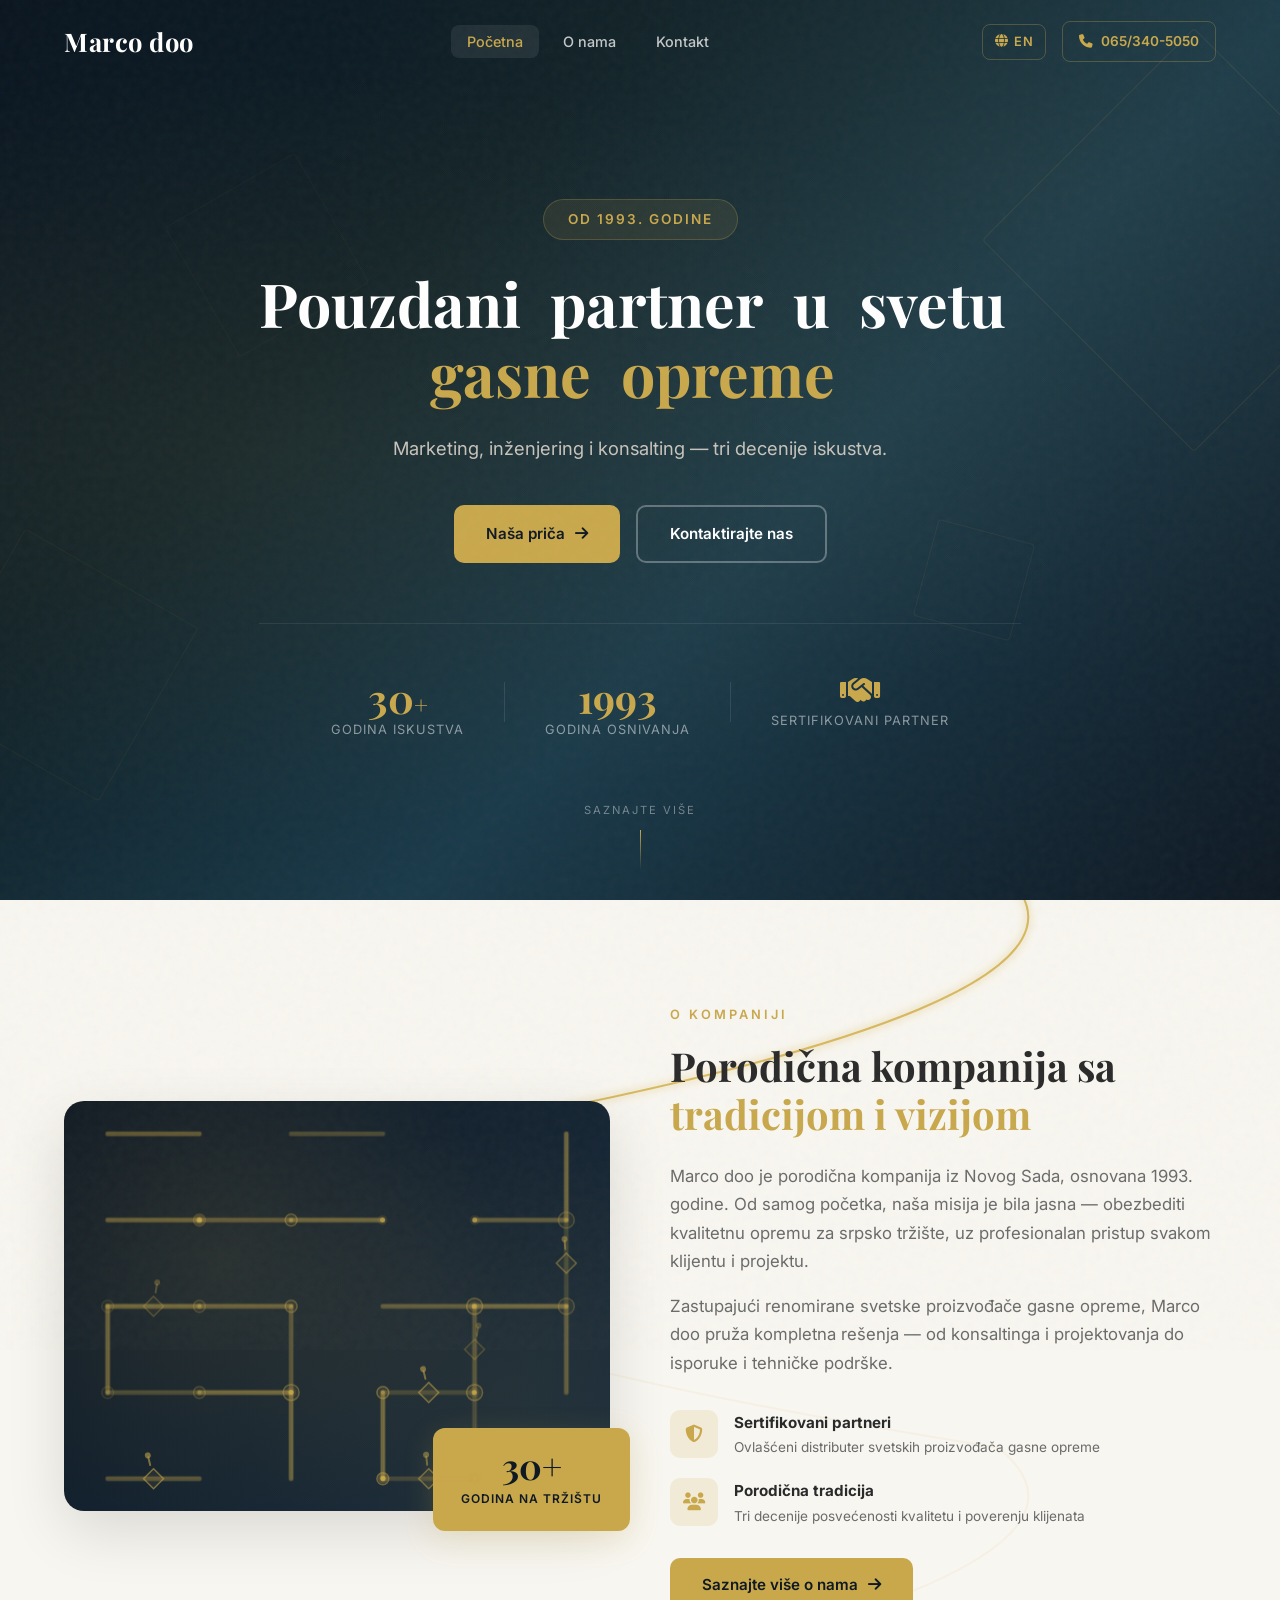
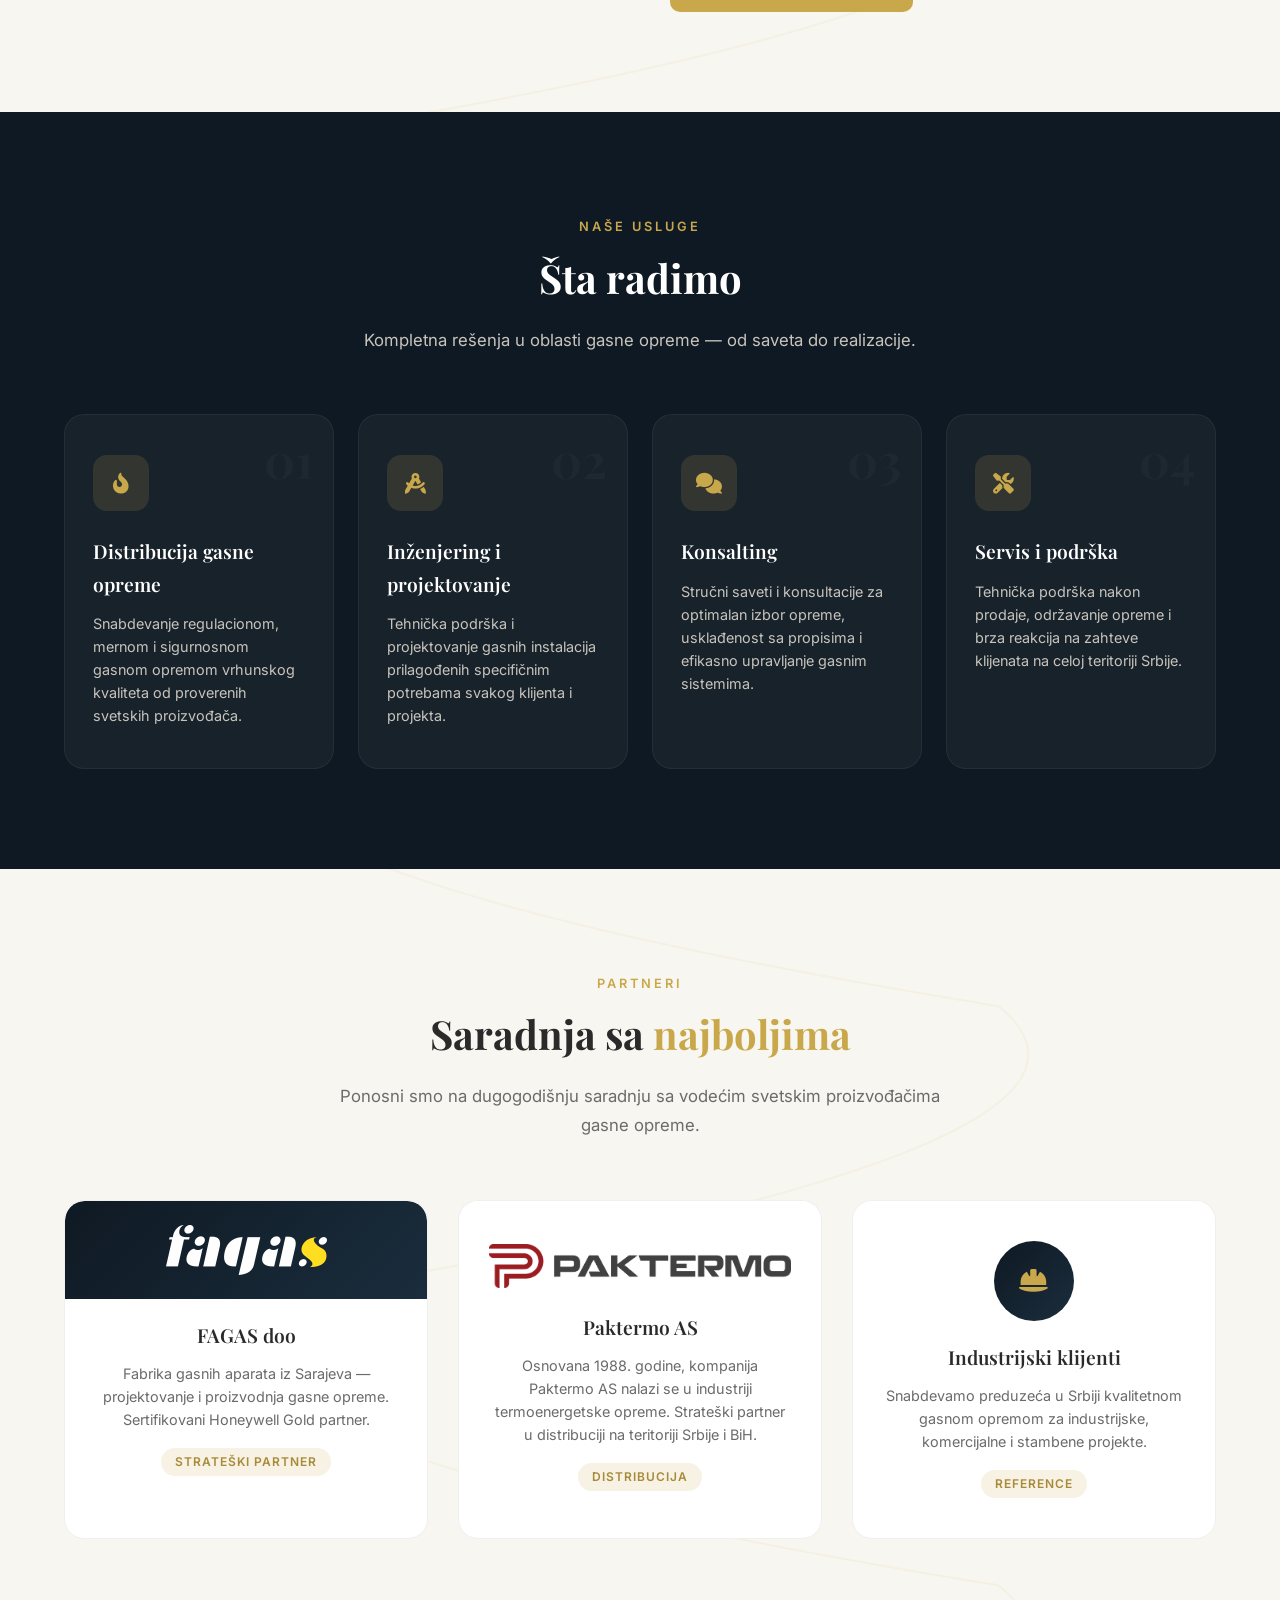
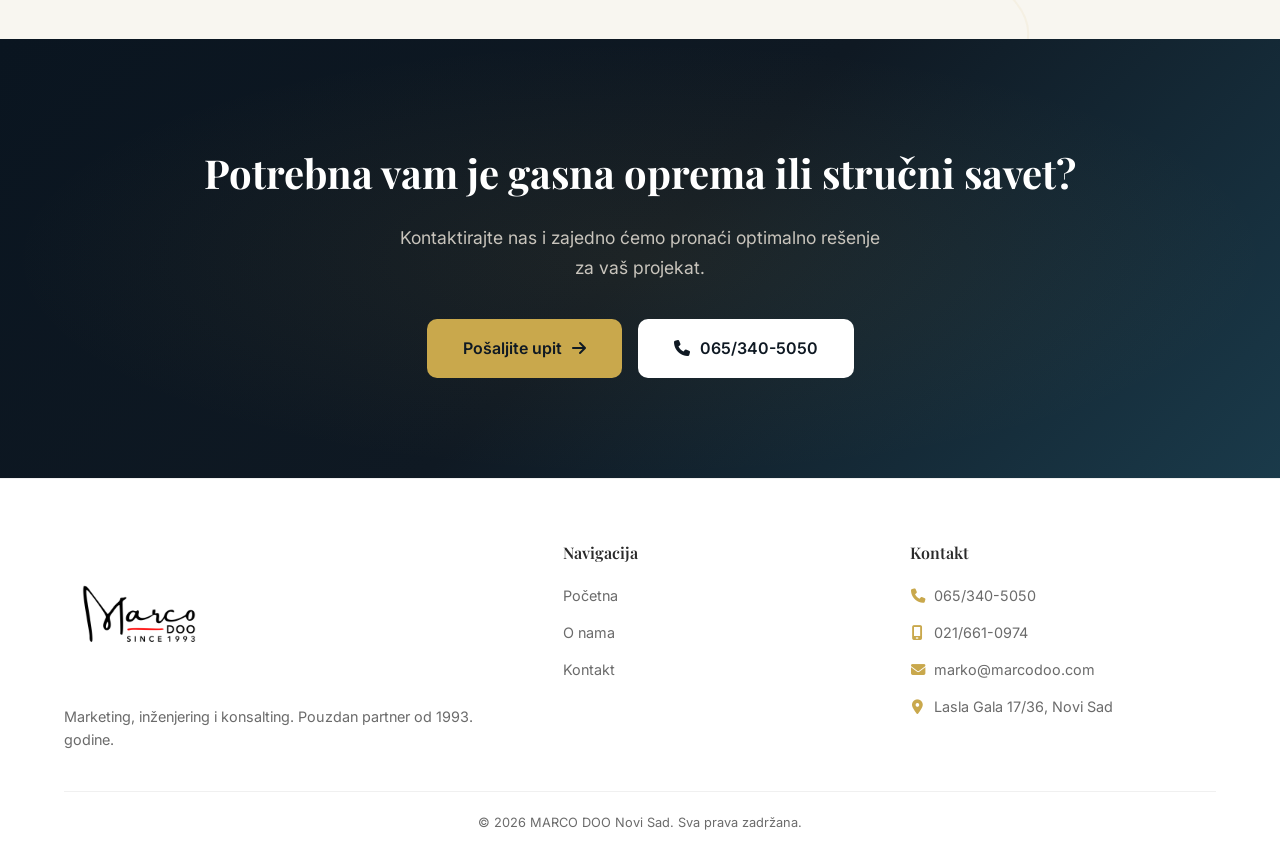
==== index.html @ 8d79e5e6 "Add language switcher to all pages, fix mobile layout - SR/EN language toggle in desktop nav and mob" ====
<!DOCTYPE html>
<html lang="sr" dir="ltr">
<head>
  <meta charset="UTF-8">
  <meta name="viewport" content="width=device-width, initial-scale=1.0">
  <title>MARCO DOO — Marketing, inženjering i konsalting | Novi Sad</title>
  <meta name="description" content="MARCO DOO Novi Sad — Marketing, inženjering i konsalting. Pouzdan partner od 1993. godine. Distribucija opreme, stručni saveti i projektovanje.">
  <meta name="keywords" content="Marco doo, marketing, inženjering, konsalting, distribucija, Novi Sad, gasna oprema, Skaska destilerija">
  <link rel="canonical" href="https://djordje-stankovic.github.io/marco-doo/">
  <link rel="alternate" hreflang="sr" href="https://djordje-stankovic.github.io/marco-doo/">
  <link rel="alternate" hreflang="en" href="https://djordje-stankovic.github.io/marco-doo/en/">
  <link rel="alternate" hreflang="x-default" href="https://djordje-stankovic.github.io/marco-doo/">
  <meta name="robots" content="index, follow">
  <meta name="author" content="MARCO DOO">
  <meta property="og:title" content="MARCO DOO — Marketing, inženjering i konsalting">
  <meta property="og:description" content="Marketing, inženjering i konsalting. Pouzdan partner od 1993. godine. Tri decenije iskustva.">
  <meta property="og:type" content="website">
  <meta property="og:url" content="https://djordje-stankovic.github.io/marco-doo/">
  <meta property="og:image" content="https://djordje-stankovic.github.io/marco-doo/images/viber_image_2026-03-04_09-18-24-986.jpg">
  <meta property="og:image:alt" content="MARCO DOO — Marketing, inženjering i konsalting od 1993.">
  <meta property="og:image:type" content="image/jpeg">
  <meta property="og:image:width" content="1200">
  <meta property="og:image:height" content="630">
  <meta property="og:site_name" content="MARCO DOO">
  <meta property="og:locale" content="sr_RS">
  <meta property="og:locale:alternate" content="en_US">
  <meta name="twitter:card" content="summary_large_image">
  <meta name="twitter:title" content="MARCO DOO — Marketing, inženjering i konsalting">
  <meta name="twitter:description" content="Marketing, inženjering i konsalting. Pouzdan partner od 1993. Tri decenije iskustva.">
  <meta name="twitter:image" content="https://djordje-stankovic.github.io/marco-doo/images/viber_image_2026-03-04_09-18-24-986.jpg">
  <link rel="icon" type="image/svg+xml" href="favicon.svg">
  <link rel="apple-touch-icon" href="images/viber_image_2026-03-04_09-18-24-986.jpg">
  <meta name="theme-color" content="#0f1923">
  <link rel="preconnect" href="https://fonts.googleapis.com">
  <link rel="preconnect" href="https://fonts.gstatic.com" crossorigin>
  <link href="https://fonts.googleapis.com/css2?family=Playfair+Display:wght@400;500;600;700&family=Inter:wght@300;400;500;600;700&display=swap" rel="stylesheet">
  <link rel="stylesheet" href="https://cdnjs.cloudflare.com/ajax/libs/font-awesome/6.5.1/css/all.min.css">
  <link rel="stylesheet" href="style.css">

  <script type="application/ld+json">
  [{
    "@context": "https://schema.org",
    "@type": "Organization",
    "name": "MARCO DOO",
    "legalName": "Marco doo Novi Sad",
    "description": "Marketing, inženjering i konsalting. Pouzdan partner od 1993. godine.",
    "url": "https://djordje-stankovic.github.io/marco-doo",
    "logo": "https://djordje-stankovic.github.io/marco-doo/images/viber_image_2026-03-04_09-18-24-986.jpg",
    "image": "https://djordje-stankovic.github.io/marco-doo/images/viber_image_2026-03-04_09-18-24-986.jpg",
    "telephone": "+381653405050",
    "email": "marko@marcodoo.com",
    "address": {
      "@type": "PostalAddress",
      "streetAddress": "Lasla Gala 17/36",
      "addressLocality": "Novi Sad",
      "postalCode": "21000",
      "addressCountry": "RS"
    },
    "geo": {
      "@type": "GeoCoordinates",
      "latitude": "45.2459479",
      "longitude": "19.8376974"
    },
    "foundingDate": "1993-03-10",
    "foundingLocation": "Kragujevac, Srbija",
    "numberOfEmployees": {
      "@type": "QuantitativeValue",
      "minValue": 2,
      "maxValue": 10
    },
    "founder": [
      { "@type": "Person", "name": "Sekul Popović" },
      { "@type": "Person", "name": "Branka Popović" }
    ],
    "member": {
      "@type": "Person",
      "name": "Marko Popović",
      "jobTitle": "Generalni direktor"
    },
    "sameAs": [],
    "contactPoint": {
      "@type": "ContactPoint",
      "telephone": "+381653405050",
      "contactType": "customer service",
      "availableLanguage": ["Serbian", "English"]
    },
    "areaServed": {
      "@type": "Country",
      "name": "Srbija"
    }
  },
  {
    "@context": "https://schema.org",
    "@type": "WebSite",
    "name": "MARCO DOO",
    "url": "https://djordje-stankovic.github.io/marco-doo"
  }]
  </script>
</head>
<body>

  <!-- Preloader -->
  <div class="preloader" id="preloader">
    <div class="preloader__inner">
      <div class="preloader__logo"><img src="images/viber_image_2026-03-04_09-18-24-986.jpg" alt="MARCO DOO" class="preloader__logo-img"></div>
      <div class="preloader__bar"><div class="preloader__progress"></div></div>
    </div>
  </div>

  <!-- Header -->
  <header class="header" id="header">
    <nav class="nav container">
      <a href="index.html" class="nav__logo">
        <span class="nav__logo-text">Marco<span class="dot"> </span>doo</span>
      </a>
      <ul class="nav__menu" id="navMenu">
        <li><a href="index.html" class="nav__link active"><i class="fa-solid fa-house"></i> Početna</a></li>
        <li><a href="onama.html" class="nav__link"><i class="fa-solid fa-landmark"></i> O nama</a></li>
        <li><a href="kontakt.html" class="nav__link"><i class="fa-solid fa-envelope"></i> Kontakt</a></li>
        <li class="nav__menu-cta">
          <a href="tel:+381653405050" class="btn btn--gold btn--sm"><i class="fa-solid fa-phone"></i> Pozovite nas</a>
        </li>
        <li class="nav__menu-social">
          <a href="mailto:marko@marcodoo.com"><i class="fa-solid fa-envelope"></i></a>
          <a href="tel:+381653405050"><i class="fa-solid fa-phone"></i></a>
        </li>
        <li class="nav__menu-lang"><a href="en/index.html"><i class="fa-solid fa-globe"></i> English</a></li>
      </ul>
      <div class="nav__actions">
        <a href="en/index.html" class="nav__lang" title="English"><i class="fa-solid fa-globe"></i> EN</a>
        <a href="tel:+381653405050" class="nav__phone"><i class="fa-solid fa-phone"></i> <span>065/340-5050</span></a>
        <button class="nav__burger" id="navBurger" aria-label="Otvori meni">
          <span></span><span></span><span></span>
        </button>
      </div>
    </nav>
    <div class="mobile-overlay" id="mobileOverlay"></div>
  </header>

  <main>
    <!-- Pipeline SVG Container -->
    <div class="pipeline-container" id="pipelineContainer">
      <svg id="pipelineSvg" preserveAspectRatio="none">
        <defs>
          <filter id="glow">
            <feGaussianBlur stdDeviation="4" result="coloredBlur"/>
            <feMerge>
              <feMergeNode in="coloredBlur"/>
              <feMergeNode in="SourceGraphic"/>
            </feMerge>
          </filter>
          <linearGradient id="pipeGradient" x1="0%" y1="0%" x2="0%" y2="100%">
            <stop offset="0%" stop-color="#c9a84c" stop-opacity="0.8"/>
            <stop offset="50%" stop-color="#e0bf5a" stop-opacity="1"/>
            <stop offset="100%" stop-color="#c9a84c" stop-opacity="0.8"/>
          </linearGradient>
        </defs>
        <path id="pipeBg" class="pipeline-bg" d="" fill="none" stroke="rgba(201,168,76,0.08)" stroke-width="2"/>
        <path id="pipeDrawn" class="pipeline-drawn" d="" fill="none" stroke="url(#pipeGradient)" stroke-width="2" stroke-linecap="round" filter="url(#glow)"/>
        <circle id="energyDot" r="6" fill="#e0bf5a" filter="url(#glow)" opacity="0.9"/>
        <circle id="energyGlow" r="16" fill="rgba(201,168,76,0.15)"/>
      </svg>
    </div>

    <!-- Hero -->
    <section class="hero">
      <div class="hero__bg"></div>
      <div class="hero__geometric">
        <div class="hero__shape hero__shape--1"></div>
        <div class="hero__shape hero__shape--2"></div>
        <div class="hero__shape hero__shape--3"></div>
        <div class="hero__shape hero__shape--4"></div>
      </div>
      <div class="hero__content container">
        <div class="hero__badge animate-on-scroll">Od 1993. godine</div>
        <h1 class="hero__title animate-on-scroll">
          Pouzdani partner u svetu<br>
          <span class="hero__title-accent">gasne opreme</span>
        </h1>
        <p class="hero__subtitle animate-on-scroll">
          Marketing, inženjering i konsalting — tri decenije iskustva.
        </p>
        <div class="hero__actions animate-on-scroll">
          <a href="onama.html" class="btn btn--gold">Naša priča <i class="fa-solid fa-arrow-right"></i></a>
          <a href="kontakt.html" class="btn btn--outline">Kontaktirajte nas</a>
        </div>
        <div class="hero__stats animate-on-scroll">
          <div class="hero__stat">
            <div class="hero__stat-row"><span class="hero__stat-number" data-count="30">0</span><span class="hero__stat-plus">+</span></div>
            <span class="hero__stat-label">Godina iskustva</span>
          </div>
          <div class="hero__stat-divider"></div>
          <div class="hero__stat">
            <div class="hero__stat-row"><span class="hero__stat-number" data-count="1993">0</span></div>
            <span class="hero__stat-label">Godina osnivanja</span>
          </div>
          <div class="hero__stat-divider"></div>
          <div class="hero__stat">
            <i class="fa-solid fa-handshake hero__stat-icon"></i>
            <span class="hero__stat-label">Sertifikovani partner</span>
          </div>
        </div>
      </div>
      <div class="hero__scroll">
        <span>Saznajte više</span>
        <div class="hero__scroll-line"></div>
      </div>
    </section>

    <!-- About Intro -->
    <section class="about-intro section">
      <div class="container">
        <div class="about-intro__grid">
          <div class="about-intro__image animate-on-scroll">
            <div class="about-intro__visual">
              <canvas id="aboutCanvas"></canvas>
            </div>
            <div class="about-intro__experience">
              <span class="about-intro__experience-number">30+</span>
              <span class="about-intro__experience-text">godina na tržištu</span>
            </div>
          </div>
          <div class="about-intro__content">
            <span class="section__label animate-on-scroll">O kompaniji</span>
            <h2 class="section__title animate-on-scroll">Porodična kompanija sa <br><span class="text-gold">tradicijom i vizijom</span></h2>
            <p class="about-intro__text animate-on-scroll">
              Marco doo je porodična kompanija iz Novog Sada, osnovana 1993. godine.
              Od samog početka, naša misija je bila jasna — obezbediti
              kvalitetnu opremu za srpsko tržište, uz profesionalan pristup
              svakom klijentu i projektu.
            </p>
            <p class="about-intro__text animate-on-scroll">
              Zastupajući renomirane svetske proizvođače gasne opreme,
              Marco doo pruža kompletna rešenja — od konsaltinga i projektovanja
              do isporuke i tehničke podrške.
            </p>
            <div class="about-intro__features animate-on-scroll">
              <div class="about-intro__feature">
                <div class="about-intro__feature-icon"><i class="fa-solid fa-shield-halved"></i></div>
                <div>
                  <strong>Sertifikovani partneri</strong>
                  <p>Ovlašćeni distributer svetskih proizvođača gasne opreme</p>
                </div>
              </div>
              <div class="about-intro__feature">
                <div class="about-intro__feature-icon"><i class="fa-solid fa-users"></i></div>
                <div>
                  <strong>Porodična tradicija</strong>
                  <p>Tri decenije posvećenosti kvalitetu i poverenju klijenata</p>
                </div>
              </div>
            </div>
            <a href="onama.html" class="btn btn--gold animate-on-scroll">Saznajte više o nama <i class="fa-solid fa-arrow-right"></i></a>
          </div>
        </div>
      </div>
    </section>

    <!-- Services -->
    <section class="services section section--dark">
      <div class="container">
        <div class="section__header">
          <span class="section__label animate-on-scroll">Naše usluge</span>
          <h2 class="section__title animate-on-scroll">Šta radimo</h2>
          <p class="section__desc animate-on-scroll">Kompletna rešenja u oblasti gasne opreme — od saveta do realizacije.</p>
        </div>
        <div class="services__grid">
          <div class="services__card tilt-card animate-on-scroll">
            <div class="services__card-icon">
              <i class="fa-solid fa-fire-flame-curved"></i>
            </div>
            <h3>Distribucija gasne opreme</h3>
            <p>Snabdevanje regulacionom, mernom i sigurnosnom gasnom opremom vrhunskog kvaliteta od proverenih svetskih proizvođača.</p>
            <div class="services__card-number">01</div>
          </div>
          <div class="services__card tilt-card animate-on-scroll">
            <div class="services__card-icon">
              <i class="fa-solid fa-compass-drafting"></i>
            </div>
            <h3>Inženjering i projektovanje</h3>
            <p>Tehnička podrška i projektovanje gasnih instalacija prilagođenih specifičnim potrebama svakog klijenta i projekta.</p>
            <div class="services__card-number">02</div>
          </div>
          <div class="services__card tilt-card animate-on-scroll">
            <div class="services__card-icon">
              <i class="fa-solid fa-comments"></i>
            </div>
            <h3>Konsalting</h3>
            <p>Stručni saveti i konsultacije za optimalan izbor opreme, usklađenost sa propisima i efikasno upravljanje gasnim sistemima.</p>
            <div class="services__card-number">03</div>
          </div>
          <div class="services__card tilt-card animate-on-scroll">
            <div class="services__card-icon">
              <i class="fa-solid fa-screwdriver-wrench"></i>
            </div>
            <h3>Servis i podrška</h3>
            <p>Tehnička podrška nakon prodaje, održavanje opreme i brza reakcija na zahteve klijenata na celoj teritoriji Srbije.</p>
            <div class="services__card-number">04</div>
          </div>
        </div>
      </div>
    </section>

    <!-- Partners -->
    <section class="partners section">
      <div class="container">
        <div class="section__header">
          <span class="section__label animate-on-scroll">Partneri</span>
          <h2 class="section__title animate-on-scroll">Saradnja sa <span class="text-gold">najboljima</span></h2>
          <p class="section__desc animate-on-scroll">Ponosni smo na dugogodišnju saradnju sa vodećim svetskim proizvođačima gasne opreme.</p>
        </div>
        <div class="partners__grid">
          <div class="partners__card partners__card--dark-header tilt-card animate-on-scroll">
            <a href="https://fagas.ba/" target="_blank" rel="noopener" class="partners__link">
              <div class="partners__logo">
                <img src="images/fagas-logo.png" alt="FAGAS logo">
              </div>
              <h3>FAGAS doo</h3>
            </a>
            <p>Fabrika gasnih aparata iz Sarajeva — projektovanje i proizvodnja gasne opreme. Sertifikovani Honeywell Gold partner.</p>
            <span class="partners__tag">Strateški partner</span>
          </div>
          <div class="partners__card tilt-card animate-on-scroll">
            <a href="https://paktermo.com/en/" target="_blank" rel="noopener" class="partners__link">
              <div class="partners__logo">
                <img src="images/paktermo-logo.png" alt="Paktermo logo">
              </div>
              <h3>Paktermo AS</h3>
            </a>
            <p>Osnovana 1988. godine, kompanija Paktermo AS nalazi se u industriji termoenergetske opreme. Strateški partner u distribuciji na teritoriji Srbije i BiH.</p>
            <span class="partners__tag">Distribucija</span>
          </div>
          <div class="partners__card tilt-card animate-on-scroll">
            <div class="partners__logo">
              <i class="fa-solid fa-helmet-safety"></i>
            </div>
            <h3>Industrijski klijenti</h3>
            <p>Snabdevamo preduzeća u Srbiji kvalitetnom gasnom opremom za industrijske, komercijalne i stambene projekte.</p>
            <span class="partners__tag">Reference</span>
          </div>
        </div>
      </div>
    </section>

    <!-- CTA -->
    <section class="cta">
      <div class="cta__bg"></div>
      <div class="container cta__content">
        <h2 class="animate-on-scroll">Potrebna vam je gasna oprema ili stručni savet?</h2>
        <p class="animate-on-scroll">Kontaktirajte nas i zajedno ćemo pronaći optimalno rešenje za vaš projekat.</p>
        <div class="cta__actions animate-on-scroll">
          <a href="kontakt.html" class="btn btn--gold btn--lg">Pošaljite upit <i class="fa-solid fa-arrow-right"></i></a>
          <a href="tel:+381653405050" class="btn btn--white btn--lg"><i class="fa-solid fa-phone"></i> 065/340-5050</a>
        </div>
      </div>
    </section>
  </main>

  <!-- Footer -->
  <footer class="footer">
    <div class="container">
      <div class="footer__inner">
        <div class="footer__brand">
          <a href="index.html" class="footer__logo">
            <img src="images/viber_image_2026-03-04_09-18-24-986.jpg" alt="MARCO DOO logo" class="footer__logo-img">
          </a>
          <p class="footer__desc">Marketing, inženjering i konsalting. Pouzdan partner od 1993. godine.</p>
        </div>
        <div class="footer__nav">
          <h4>Navigacija</h4>
          <ul>
            <li><a href="index.html">Početna</a></li>
            <li><a href="onama.html">O nama</a></li>
            <li><a href="kontakt.html">Kontakt</a></li>
          </ul>
        </div>
        <div class="footer__contact">
          <h4>Kontakt</h4>
          <ul>
            <li><a href="tel:+381653405050"><i class="fa-solid fa-phone"></i> 065/340-5050</a></li>
            <li><a href="tel:+381216610974"><i class="fa-solid fa-mobile-screen"></i> 021/661-0974</a></li>
            <li><a href="mailto:marko@marcodoo.com"><i class="fa-solid fa-envelope"></i> marko@marcodoo.com</a></li>
            <li><a href="https://www.google.com/maps/place/Marco+doo/@45.2459516,19.8351225,17z/data=!3m1!4b1!4m6!3m5!1s0x475b111d86e2e0f5:0xddb66dac0b48fba5!8m2!3d45.2459479!4d19.8376974!16s%2Fg%2F11z1t8r484" target="_blank" rel="noopener"><i class="fa-solid fa-location-dot"></i> Lasla Gala 17/36, Novi Sad</a></li>
          </ul>
        </div>
      </div>
      <div class="footer__bottom">
        <p>&copy; <span class="current-year"></span> MARCO DOO Novi Sad. Sva prava zadržana.</p>
      </div>
    </div>
  </footer>

  <!-- Back to top -->
  <button class="back-to-top" id="backToTop" aria-label="Nazad na vrh">
    <i class="fa-solid fa-chevron-up"></i>
  </button>

  <!-- Scroll Progress Bar -->
  <div class="scroll-progress" id="scrollProgress"></div>

  <!-- Grain Texture Overlay -->
  <div class="grain-overlay"></div>

  <script src="script.js"></script>
  <script>
  // About canvas — industrial pipe network
  (function() {
    var canvas = document.getElementById('aboutCanvas');
    if (!canvas) return;
    var ctx = canvas.getContext('2d');
    var dpr = window.devicePixelRatio || 1;
    var w, h, segs, joints, particles, valves;
    var g = 'rgba(201,168,76,';
    var pw = 4; // pipe width

    function resize() {
      var r = canvas.parentElement.getBoundingClientRect();
      w = r.width; h = r.height;
      canvas.width = w * dpr; canvas.height = h * dpr;
      ctx.setTransform(dpr, 0, 0, dpr, 0, 0);
      build();
    }

    function build() {
      segs = []; joints = []; particles = []; valves = [];
      var mx = w * 0.08, my = h * 0.08;
      var cols = 6, rows = 5;
      var sx = (w - mx * 2) / (cols - 1);
      var sy = (h - my * 2) / (rows - 1);
      // Grid points
      var grid = [];
      for (var r = 0; r < rows; r++) {
        grid[r] = [];
        for (var c = 0; c < cols; c++) {
          grid[r][c] = { x: mx + c * sx, y: my + r * sy };
        }
      }
      // Horizontal pipes
      for (var r = 0; r < rows; r++) {
        for (var c = 0; c < cols - 1; c++) {
          if (Math.random() < 0.6) {
            segs.push({ ax: grid[r][c].x, ay: grid[r][c].y, bx: grid[r][c+1].x, by: grid[r][c+1].y, phase: Math.random() * 6 });
          }
        }
      }
      // Vertical pipes
      for (var r = 0; r < rows - 1; r++) {
        for (var c = 0; c < cols; c++) {
          if (Math.random() < 0.5) {
            segs.push({ ax: grid[r][c].x, ay: grid[r][c].y, bx: grid[r+1][c].x, by: grid[r+1][c].y, phase: Math.random() * 6 });
          }
        }
      }
      // Joints at intersections
      for (var r = 0; r < rows; r++) {
        for (var c = 0; c < cols; c++) {
          var conn = 0;
          segs.forEach(function(s) {
            var p = grid[r][c];
            if ((s.ax === p.x && s.ay === p.y) || (s.bx === p.x && s.by === p.y)) conn++;
          });
          if (conn >= 2) joints.push({ x: grid[r][c].x, y: grid[r][c].y, conn: conn });
        }
      }
      // Valves on some segments
      segs.forEach(function(s) {
        if (Math.random() < 0.15) {
          valves.push({ x: (s.ax + s.bx) / 2, y: (s.ay + s.by) / 2, horiz: s.ay === s.by, phase: Math.random() * 6 });
        }
      });
      // Particles
      for (var i = 0; i < 15; i++) spawnP();
    }

    function spawnP() {
      if (!segs.length) return;
      var s = segs[Math.floor(Math.random() * segs.length)];
      particles.push({ seg: s, t: Math.random() < 0.5 ? 0 : 1, speed: 0.002 + Math.random() * 0.003, dir: Math.random() < 0.5 ? 1 : -1 });
    }

    function drawPipe(ax, ay, bx, by, alpha) {
      // Draw pipe with 3D effect — two lines + highlight
      ctx.lineCap = 'round';
      // Outer
      ctx.beginPath(); ctx.moveTo(ax, ay); ctx.lineTo(bx, by);
      ctx.strokeStyle = g + (alpha * 0.5) + ')'; ctx.lineWidth = pw + 2; ctx.stroke();
      // Inner
      ctx.beginPath(); ctx.moveTo(ax, ay); ctx.lineTo(bx, by);
      ctx.strokeStyle = g + alpha + ')'; ctx.lineWidth = pw; ctx.stroke();
      // Highlight
      var isH = ay === by;
      var hx = isH ? 0 : 0.8, hy = isH ? -0.8 : 0;
      ctx.beginPath(); ctx.moveTo(ax + hx, ay + hy); ctx.lineTo(bx + hx, by + hy);
      ctx.strokeStyle = g + (alpha * 0.3) + ')'; ctx.lineWidth = 1; ctx.stroke();
    }

    function draw(time) {
      ctx.clearRect(0, 0, w, h);

      // Pipes
      segs.forEach(function(s) {
        var a = 0.25 + 0.1 * Math.sin(time * 0.0008 + s.phase);
        drawPipe(s.ax, s.ay, s.bx, s.by, a);
      });

      // Joints (flanges)
      joints.forEach(function(j) {
        var a = 0.3 + 0.15 * Math.sin(time * 0.001 + j.x * 0.01);
        var r = j.conn >= 3 ? pw + 4 : pw + 2;
        ctx.beginPath(); ctx.arc(j.x, j.y, r, 0, Math.PI * 2);
        ctx.strokeStyle = g + a + ')'; ctx.lineWidth = 1.5; ctx.stroke();
        ctx.fillStyle = g + (a * 0.3) + ')'; ctx.fill();
        // Center bolt
        ctx.beginPath(); ctx.arc(j.x, j.y, 2, 0, Math.PI * 2);
        ctx.fillStyle = g + (a * 0.8) + ')'; ctx.fill();
      });

      // Valves
      valves.forEach(function(v) {
        var a = 0.4 + 0.2 * Math.sin(time * 0.0012 + v.phase);
        var s = pw + 6;
        ctx.save(); ctx.translate(v.x, v.y);
        // Valve body (diamond)
        ctx.beginPath();
        ctx.moveTo(0, -s); ctx.lineTo(s, 0); ctx.lineTo(0, s); ctx.lineTo(-s, 0); ctx.closePath();
        ctx.strokeStyle = g + a + ')'; ctx.lineWidth = 1.5; ctx.stroke();
        ctx.fillStyle = g + (a * 0.15) + ')'; ctx.fill();
        // Handle
        var rot = Math.sin(time * 0.0005 + v.phase) * 0.3;
        ctx.rotate(rot);
        ctx.beginPath(); ctx.moveTo(0, -s - 4); ctx.lineTo(0, -s - 12);
        ctx.strokeStyle = g + a + ')'; ctx.lineWidth = 2; ctx.stroke();
        ctx.beginPath(); ctx.arc(0, -s - 14, 3, 0, Math.PI * 2);
        ctx.fillStyle = g + a + ')'; ctx.fill();
        ctx.restore();
      });

      // Particles (gas flow)
      for (var i = particles.length - 1; i >= 0; i--) {
        var p = particles[i];
        p.t += p.speed * p.dir;
        if (p.t > 1 || p.t < 0) { particles.splice(i, 1); spawnP(); continue; }
        var s = p.seg;
        var px = s.ax + (s.bx - s.ax) * p.t;
        var py = s.ay + (s.by - s.ay) * p.t;
        // Glow
        ctx.beginPath(); ctx.arc(px, py, 5, 0, Math.PI * 2);
        ctx.fillStyle = g + '0.12)'; ctx.fill();
        // Dot
        ctx.beginPath(); ctx.arc(px, py, 2.5, 0, Math.PI * 2);
        ctx.fillStyle = g + '0.7)'; ctx.fill();
      }

      requestAnimationFrame(draw);
    }

    window.addEventListener('resize', resize);
    resize();
    requestAnimationFrame(draw);
  })();
  </script>
</body>
</html>
---- style.css ----
/* ================================================
   MARCO DOO - Premium Corporate Website v2
   Distribucija gasne opreme, inzenjering, konsalting
   With Scroll-Driven Pipeline Animation
   ================================================ */

/* ---- Variables ---- */
:root {
  --navy: #0f1923;
  --navy-light: #1a2d3d;
  --navy-mid: #142533;
  --gold: #c9a84c;
  --gold-light: #e0bf5a;
  --gold-dark: #a88b3a;
  --gold-glow: rgba(201, 168, 76, 0.15);
  --cream: #f8f6f0;
  --cream-dark: #efe9dc;
  --white: #ffffff;
  --text: #2a2a2a;
  --text-light: #6b6b6b;
  --text-on-dark: #c8c4bc;
  --border: rgba(201, 168, 76, 0.2);
  --shadow: 0 4px 30px rgba(0, 0, 0, 0.08);
  --shadow-lg: 0 20px 60px rgba(0, 0, 0, 0.12);
  --shadow-gold: 0 8px 30px rgba(201, 168, 76, 0.2);
  --radius: 12px;
  --radius-lg: 20px;
  --transition: 0.4s cubic-bezier(0.25, 0.46, 0.45, 0.94);
  --font-heading: 'Playfair Display', Georgia, serif;
  --font-body: 'Inter', -apple-system, sans-serif;
}

/* ---- Reset & Base ---- */
*, *::before, *::after { box-sizing: border-box; margin: 0; padding: 0; }

html {
  scroll-behavior: smooth;
  overflow-x: hidden;
}

body {
  font-family: var(--font-body);
  font-size: 16px;
  line-height: 1.7;
  color: var(--text);
  background: var(--cream);
  overflow-x: hidden;
  -webkit-font-smoothing: antialiased;
}

img { max-width: 100%; height: auto; display: block; }
a { text-decoration: none; color: inherit; transition: color var(--transition); }
ul { list-style: none; }
button { border: none; background: none; cursor: pointer; font-family: inherit; }
input, textarea, select { font-family: inherit; font-size: inherit; }

.container {
  max-width: 1200px;
  margin: 0 auto;
  padding: 0 24px;
}

.text-gold { color: var(--gold); }

/* ---- Pipeline ---- */
.pipeline-container {
  position: absolute;
  top: 0;
  left: 0;
  width: 100%;
  height: 100%;
  z-index: 1;
  pointer-events: none;
  overflow: hidden;
}

main {
  position: relative;
  overflow-x: clip;
}

#pipelineSvg {
  position: absolute;
  top: 0;
  left: 0;
  width: 100%;
  height: 100%;
  overflow: visible;
}

.pipeline-drawn {
  will-change: stroke-dashoffset;
}

/* ---- Preloader ---- */
.preloader {
  position: fixed;
  inset: 0;
  z-index: 10000;
  background: var(--white);
  display: flex;
  align-items: center;
  justify-content: center;
  transition: opacity 0.6s ease, visibility 0.6s ease;
  animation: preloaderForceHide 0.6s ease 1.5s forwards;
}

.preloader.loaded {
  opacity: 0;
  visibility: hidden;
  pointer-events: none;
  animation: none;
}

@keyframes preloaderForceHide {
  to { opacity: 0; visibility: hidden; pointer-events: none; }
}

.preloader__inner { text-align: center; }

.preloader__logo {
  margin-bottom: 24px;
  text-align: center;
}

.preloader__logo-img {
  height: 160px;
  width: auto;
}

.preloader__bar {
  width: 200px;
  height: 2px;
  background: rgba(0,0,0,0.08);
  border-radius: 2px;
  overflow: hidden;
}

.preloader__progress {
  width: 0;
  height: 100%;
  background: var(--gold);
  border-radius: 2px;
  animation: preloaderBar 1.2s ease forwards;
}

@keyframes preloaderBar {
  to { width: 100%; }
}

/* ---- Header ---- */
.header {
  position: fixed;
  top: 0;
  left: 0;
  width: 100%;
  z-index: 1000;
  padding: 20px 0;
  transition: all var(--transition);
}

.header.scrolled {
  background: rgba(15, 25, 35, 0.95);
  backdrop-filter: blur(20px);
  padding: 12px 0;
  box-shadow: 0 4px 30px rgba(0, 0, 0, 0.3);
}

.nav {
  display: flex;
  align-items: center;
  justify-content: space-between;
}

.nav__logo {
  display: flex;
  align-items: center;
  gap: 12px;
  z-index: 1001;
}

.nav__logo-img {
  height: 48px;
  width: auto;
  filter: invert(1) brightness(2);
  transition: all var(--transition);
}

.nav__logo:hover .nav__logo-img { opacity: 0.85; }

.nav__logo-text {
  font-family: var(--font-heading);
  font-size: 1.6rem;
  font-weight: 700;
  color: var(--white);
  letter-spacing: 0.5px;
  transition: all var(--transition);
}

.nav__logo-text .dot { color: var(--gold); }

.nav__logo:hover .nav__logo-text { opacity: 0.85; }

.nav__menu {
  display: flex;
  align-items: center;
  gap: 8px;
}

.nav__link {
  color: rgba(255,255,255,0.75);
  font-size: 0.9rem;
  font-weight: 500;
  padding: 8px 16px;
  border-radius: 8px;
  transition: all var(--transition);
}

.nav__link i { display: none; }

.nav__link:hover,
.nav__link.active {
  color: var(--white);
  background: rgba(255,255,255,0.08);
}

.nav__link.active { color: var(--gold); }

.nav__actions {
  display: flex;
  align-items: center;
  gap: 16px;
}

.nav__phone {
  color: var(--gold);
  font-size: 0.85rem;
  font-weight: 600;
  display: flex;
  align-items: center;
  gap: 8px;
  padding: 8px 16px;
  border: 1px solid rgba(201, 168, 76, 0.3);
  border-radius: 8px;
  transition: all var(--transition);
}

.nav__phone:hover {
  background: var(--gold);
  color: var(--navy);
}

.nav__lang {
  color: var(--gold);
  font-size: 0.8rem;
  font-weight: 600;
  display: flex;
  align-items: center;
  gap: 6px;
  padding: 6px 12px;
  border: 1px solid rgba(201, 168, 76, 0.3);
  border-radius: 8px;
  transition: all var(--transition);
  letter-spacing: 0.5px;
}

.nav__lang:hover {
  background: var(--gold);
  color: var(--navy);
}

.nav__burger { display: none; }
.nav__menu-cta { display: none; }
.nav__menu-social { display: none; }
.nav__menu-lang { display: none; }

/* Mobile Overlay */
.mobile-overlay {
  position: fixed;
  inset: 0;
  background: rgba(0, 0, 0, 0.6);
  z-index: 999;
  opacity: 0;
  visibility: hidden;
  pointer-events: none;
  transition: all var(--transition);
}

.mobile-overlay.active {
  opacity: 1;
  visibility: visible;
  pointer-events: auto;
}

/* ---- Buttons ---- */
.btn {
  display: inline-flex;
  align-items: center;
  gap: 10px;
  font-weight: 600;
  font-size: 0.95rem;
  padding: 14px 32px;
  border-radius: 10px;
  transition: all var(--transition);
  position: relative;
  overflow: hidden;
}

.btn--gold {
  background: var(--gold);
  color: var(--navy);
}

.btn--gold:hover {
  background: var(--gold-light);
  transform: translateY(-2px);
  box-shadow: var(--shadow-gold);
}

.btn--outline {
  border: 2px solid rgba(255,255,255,0.3);
  color: var(--white);
}

.btn--outline:hover {
  border-color: var(--gold);
  color: var(--gold);
  background: rgba(201, 168, 76, 0.08);
}

.btn--white {
  background: var(--white);
  color: var(--navy);
}

.btn--white:hover {
  transform: translateY(-2px);
  box-shadow: var(--shadow);
}

.btn--sm { padding: 10px 20px; font-size: 0.85rem; }
.btn--lg { padding: 16px 36px; font-size: 1rem; }
.btn--full { width: 100%; justify-content: center; }

/* ---- Section Helpers ---- */
.section { padding: 100px 0; }

.section--dark {
  background: var(--navy);
  color: var(--white);
}

.section--alt { background: var(--cream-dark); }

.section__header {
  text-align: center;
  max-width: 600px;
  margin: 0 auto 60px;
}

.section__label {
  display: inline-block;
  font-size: 0.8rem;
  font-weight: 600;
  text-transform: uppercase;
  letter-spacing: 3px;
  color: var(--gold);
  margin-bottom: 16px;
}

.section__title {
  font-family: var(--font-heading);
  font-size: 2.5rem;
  font-weight: 700;
  line-height: 1.2;
  margin-bottom: 24px;
}

.section--dark .section__title { color: var(--white); }

.section__desc {
  font-size: 1.05rem;
  color: var(--text-light);
  line-height: 1.7;
}

.section--dark .section__desc { color: var(--text-on-dark); }

/* ---- Scroll Animations ---- */
.animate-on-scroll {
  opacity: 1;
  transform: translateY(20px);
  transition: opacity 0.7s ease, transform 0.7s ease;
}

.animate-on-scroll.visible {
  opacity: 1;
  transform: translateY(0);
}

/* ---- Main (above pipeline) ---- */
main {
  position: relative;
}

/* All sections above pipeline */
.hero,
.about-intro,
.services,
.partners,
.cta,
.page-hero,
.story,
.timeline,
.founders,
.values,
.contact,
.map-section {
  position: relative;
  z-index: 2;
}

/* ---- Hero ---- */
.hero {
  position: relative;
  min-height: 100vh;
  display: flex;
  align-items: center;
  justify-content: center;
  overflow: hidden;
}

.hero__bg {
  position: absolute;
  inset: 0;
  background: linear-gradient(135deg, #0a1520 0%, #0f2027 30%, #1a3a4a 60%, #0f1923 100%);
  z-index: 0;
}

.hero__bg::after {
  content: '';
  position: absolute;
  inset: 0;
  background:
    radial-gradient(ellipse at 20% 50%, rgba(201, 168, 76, 0.08) 0%, transparent 60%),
    radial-gradient(ellipse at 80% 20%, rgba(201, 168, 76, 0.05) 0%, transparent 50%);
}

/* Geometric Shapes */
.hero__geometric {
  position: absolute;
  inset: 0;
  z-index: 1;
  overflow: hidden;
}

.hero__shape {
  position: absolute;
  border: 1px solid rgba(201, 168, 76, 0.1);
  border-radius: 4px;
  animation: floatShape 20s ease-in-out infinite;
}

.hero__shape--1 {
  width: 300px;
  height: 300px;
  top: 10%;
  right: -5%;
  transform: rotate(45deg);
  animation-delay: 0s;
}

.hero__shape--2 {
  width: 200px;
  height: 200px;
  bottom: 15%;
  left: -3%;
  transform: rotate(30deg);
  animation-delay: -5s;
  border-color: rgba(201, 168, 76, 0.06);
}

.hero__shape--3 {
  width: 150px;
  height: 150px;
  top: 20%;
  left: 15%;
  transform: rotate(60deg);
  animation-delay: -10s;
  border-color: rgba(201, 168, 76, 0.04);
}

.hero__shape--4 {
  width: 100px;
  height: 100px;
  bottom: 30%;
  right: 20%;
  transform: rotate(15deg);
  animation-delay: -15s;
  border-color: rgba(201, 168, 76, 0.08);
}

@keyframes floatShape {
  0%, 100% { transform: rotate(45deg) translate(0, 0); }
  25% { transform: rotate(50deg) translate(20px, -15px); }
  50% { transform: rotate(42deg) translate(-10px, 20px); }
  75% { transform: rotate(48deg) translate(15px, 10px); }
}

.hero__content {
  position: relative;
  z-index: 2;
  text-align: center;
  padding: 120px 0 80px;
  max-width: 800px;
  margin: 0 auto;
}

.hero__badge {
  display: inline-block;
  padding: 8px 24px;
  background: rgba(201, 168, 76, 0.1);
  border: 1px solid rgba(201, 168, 76, 0.25);
  border-radius: 50px;
  color: var(--gold);
  font-size: 0.85rem;
  font-weight: 600;
  letter-spacing: 2px;
  text-transform: uppercase;
  margin-bottom: 28px;
}

.hero__title {
  font-family: var(--font-heading);
  font-size: 3.8rem;
  font-weight: 700;
  color: var(--white);
  line-height: 1.15;
  margin-bottom: 24px;
}

.hero__title-accent {
  color: var(--gold);
  position: relative;
}

.hero__title-accent::after {
  display: none;
}

.hero__subtitle {
  font-size: 1.15rem;
  color: var(--text-on-dark);
  line-height: 1.8;
  max-width: 600px;
  margin: 0 auto 40px;
}

.hero__actions {
  display: flex;
  gap: 16px;
  justify-content: center;
  margin-bottom: 60px;
}

.hero__stats {
  display: flex;
  align-items: center;
  justify-content: center;
  gap: 40px;
  padding-top: 40px;
  border-top: 1px solid rgba(255,255,255,0.08);
}

.hero__stat { text-align: center; }

.hero__stat-row {
  height: 3.2rem;
  display: flex;
  align-items: baseline;
  justify-content: center;
}

.hero__stat-number {
  font-family: var(--font-heading);
  font-size: 2.5rem;
  font-weight: 700;
  color: var(--gold);
}

.hero__stat-plus {
  font-family: var(--font-heading);
  font-size: 1.5rem;
  color: var(--gold);
}

.hero__stat-icon {
  font-size: 2rem;
  color: var(--gold);
  display: block;
  margin-bottom: 4px;
}

.hero__stat-label {
  font-size: 0.8rem;
  color: rgba(255,255,255,0.5);
  text-transform: uppercase;
  letter-spacing: 1px;
  margin-top: 4px;
  display: block;
}

.hero__stat-divider {
  width: 1px;
  height: 40px;
  background: rgba(255,255,255,0.1);
}

/* Hero Scroll Indicator */
.hero__scroll {
  position: absolute;
  bottom: 30px;
  left: 50%;
  transform: translateX(-50%);
  z-index: 2;
  text-align: center;
  color: rgba(255,255,255,0.4);
  font-size: 0.7rem;
  letter-spacing: 2px;
  text-transform: uppercase;
}

.hero__scroll-line {
  width: 1px;
  height: 40px;
  background: linear-gradient(to bottom, var(--gold), transparent);
  margin: 10px auto 0;
  animation: scrollLine 2s ease-in-out infinite;
}

@keyframes scrollLine {
  0%, 100% { opacity: 0.3; transform: scaleY(0.5); transform-origin: top; }
  50% { opacity: 1; transform: scaleY(1); }
}

/* ---- Page Hero (subpages) ---- */
.page-hero {
  position: relative;
  padding: 160px 0 80px;
  overflow: hidden;
}

.page-hero__bg {
  position: absolute;
  inset: 0;
  background: linear-gradient(135deg, #0a1520, #1a3a4a);
  z-index: 0;
}

.page-hero__bg::after {
  content: '';
  position: absolute;
  inset: 0;
  background: radial-gradient(ellipse at 30% 50%, rgba(201, 168, 76, 0.06) 0%, transparent 60%);
}

.page-hero__content {
  position: relative;
  z-index: 2;
}

.page-hero__breadcrumb {
  font-size: 0.85rem;
  color: rgba(255,255,255,0.5);
  margin-bottom: 16px;
  display: flex;
  align-items: center;
  gap: 10px;
}

.page-hero__breadcrumb a {
  color: rgba(255,255,255,0.5);
  transition: color var(--transition);
}

.page-hero__breadcrumb a:hover { color: var(--gold); }
.page-hero__breadcrumb i { font-size: 0.65rem; }
.page-hero__breadcrumb span { color: var(--gold); }

.page-hero h1 {
  font-family: var(--font-heading);
  font-size: 3rem;
  color: var(--white);
  margin-bottom: 12px;
}

.page-hero p {
  font-size: 1.1rem;
  color: var(--text-on-dark);
  max-width: 500px;
}

/* ---- About Intro ---- */
.about-intro__grid {
  display: grid;
  grid-template-columns: 1fr 1fr;
  gap: 60px;
  align-items: center;
}

.about-intro__image { position: relative; }

.about-intro__visual {
  width: 100%;
  aspect-ratio: 4/3;
  background: linear-gradient(135deg, var(--navy), var(--navy-light));
  border-radius: var(--radius-lg);
  display: flex;
  align-items: center;
  justify-content: center;
  position: relative;
  overflow: hidden;
  box-shadow: var(--shadow-lg);
}

.about-intro__visual::before {
  content: '';
  position: absolute;
  inset: 0;
  background: radial-gradient(circle at 30% 40%, rgba(201,168,76,0.12) 0%, transparent 60%),
              radial-gradient(circle at 80% 70%, rgba(201,168,76,0.08) 0%, transparent 50%);
}

#aboutCanvas {
  width: 100%;
  height: 100%;
  position: relative;
  z-index: 2;
}

.about-intro__experience {
  position: absolute;
  bottom: -20px;
  right: -20px;
  background: var(--gold);
  color: var(--navy);
  padding: 20px 28px;
  border-radius: var(--radius);
  text-align: center;
  box-shadow: var(--shadow-gold);
}

.about-intro__experience-number {
  display: block;
  font-family: var(--font-heading);
  font-size: 2.2rem;
  font-weight: 700;
  line-height: 1;
}

.about-intro__experience-text {
  font-size: 0.75rem;
  font-weight: 600;
  text-transform: uppercase;
  letter-spacing: 1px;
}

.about-intro__text {
  font-size: 1.05rem;
  color: var(--text-light);
  margin-bottom: 16px;
}

.about-intro__features {
  display: flex;
  flex-direction: column;
  gap: 20px;
  margin: 32px 0;
}

.about-intro__feature {
  display: flex;
  gap: 16px;
  align-items: flex-start;
}

.about-intro__feature-icon {
  width: 48px;
  height: 48px;
  min-width: 48px;
  background: var(--gold-glow);
  color: var(--gold);
  display: flex;
  align-items: center;
  justify-content: center;
  border-radius: 10px;
  font-size: 1.1rem;
}

.about-intro__feature strong {
  display: block;
  margin-bottom: 2px;
  font-size: 0.95rem;
}

.about-intro__feature p {
  font-size: 0.85rem;
  color: var(--text-light);
  line-height: 1.5;
}

.about-intro__content > .btn {
  display: inline-flex;
}

@media (max-width: 768px) {
  .about-intro__content { text-align: center; }
  .about-intro__text { text-align: left; }
  .about-intro__feature strong,
  .about-intro__feature p { text-align: left; }
  .about-intro__features { margin: 32px 0 36px; }
  .about-intro__content > .btn { margin: 0 auto; }
}

/* ---- Services ---- */
.services__grid {
  display: grid;
  grid-template-columns: repeat(4, 1fr);
  gap: 24px;
}

.services__card {
  background: rgba(255,255,255,0.04);
  border: 1px solid rgba(255,255,255,0.06);
  border-radius: var(--radius-lg);
  padding: 40px 28px;
  position: relative;
  overflow: hidden;
  transition: all var(--transition);
}

.services__card:hover {
  background: rgba(255,255,255,0.07);
  border-color: rgba(201, 168, 76, 0.2);
  transform: translateY(-4px);
}

.services__card-icon {
  width: 56px;
  height: 56px;
  background: var(--gold-glow);
  color: var(--gold);
  display: flex;
  align-items: center;
  justify-content: center;
  border-radius: 14px;
  font-size: 1.3rem;
  margin-bottom: 24px;
  transition: all var(--transition);
}

.services__card:hover .services__card-icon {
  background: var(--gold);
  color: var(--navy);
}

.services__card h3 {
  font-family: var(--font-heading);
  font-size: 1.2rem;
  font-weight: 600;
  margin-bottom: 12px;
}

.services__card p {
  font-size: 0.9rem;
  color: var(--text-on-dark);
  line-height: 1.6;
}

.services__card-number {
  position: absolute;
  top: 20px;
  right: 20px;
  font-family: var(--font-heading);
  font-size: 3rem;
  font-weight: 700;
  color: rgba(255,255,255,0.03);
  line-height: 1;
}

/* ---- Partners ---- */
.partners__grid {
  display: grid;
  grid-template-columns: repeat(3, 1fr);
  gap: 30px;
}

.partners__card {
  background: var(--white);
  border: 1px solid rgba(0,0,0,0.06);
  border-radius: var(--radius-lg);
  padding: 40px 30px;
  text-align: center;
  transition: all var(--transition);
  position: relative;
}

.partners__card:hover {
  transform: translateY(-6px);
  box-shadow: var(--shadow-lg);
  border-color: rgba(201, 168, 76, 0.2);
}

.partners__logo {
  width: 80px;
  height: 80px;
  background: linear-gradient(135deg, var(--navy), var(--navy-light));
  border-radius: 50%;
  display: flex;
  align-items: center;
  justify-content: center;
  margin: 0 auto 20px;
  color: var(--gold);
  font-family: var(--font-heading);
  font-size: 1.1rem;
  font-weight: 700;
  letter-spacing: 1px;
}

.partners__logo i { font-size: 1.6rem; }
.partners__logo:has(img) {
  background: none;
  border-radius: 0;
  width: auto;
  height: 50px;
}
.partners__logo img { max-height: 50px; object-fit: contain; }

.partners__card--dark-header {
  padding-top: 0;
  overflow: hidden;
}
.partners__card--dark-header .partners__logo {
  background: linear-gradient(135deg, var(--navy), var(--navy-light));
  border-radius: var(--radius-lg) var(--radius-lg) 0 0;
  width: calc(100% + 60px);
  margin: 0 -30px 20px;
  height: auto;
  padding: 24px 30px;
}

.partners__link {
  text-decoration: none;
  color: inherit;
  display: block;
}
.partners__link:hover h3 { color: var(--gold); }

.partners__card h3 {
  font-family: var(--font-heading);
  font-size: 1.2rem;
  font-weight: 600;
  margin-bottom: 10px;
}

.partners__card p {
  font-size: 0.9rem;
  color: var(--text-light);
  line-height: 1.6;
  margin-bottom: 16px;
}

.partners__tag {
  display: inline-block;
  padding: 4px 14px;
  background: var(--gold-glow);
  color: var(--gold-dark);
  font-size: 0.75rem;
  font-weight: 600;
  border-radius: 50px;
  text-transform: uppercase;
  letter-spacing: 1px;
}

/* ---- CTA ---- */
.cta {
  position: relative;
  padding: 100px 0;
  overflow: hidden;
}

.cta__bg {
  position: absolute;
  inset: 0;
  background: linear-gradient(135deg, #0a1520, var(--navy), #1a3a4a);
  z-index: 0;
}

.cta__bg::before {
  content: '';
  position: absolute;
  inset: 0;
  background: radial-gradient(ellipse at center, rgba(201, 168, 76, 0.08), transparent 70%);
}

.cta__content {
  position: relative;
  z-index: 2;
  text-align: center;
}

.cta h2 {
  font-family: var(--font-heading);
  font-size: 2.5rem;
  color: var(--white);
  margin-bottom: 16px;
}

.cta p {
  font-size: 1.1rem;
  color: var(--text-on-dark);
  margin-bottom: 36px;
  max-width: 500px;
  margin-left: auto;
  margin-right: auto;
}

.cta__actions {
  display: flex;
  gap: 16px;
  justify-content: center;
  flex-wrap: wrap;
}

.cta__social {
  display: flex;
  gap: 18px;
  justify-content: center;
  margin-top: 28px;
}

.cta__social a {
  display: flex;
  align-items: center;
  justify-content: center;
  width: 44px;
  height: 44px;
  border-radius: 50%;
  border: 1px solid rgba(255,255,255,0.25);
  color: #fff;
  font-size: 1.1rem;
  transition: background 0.3s, border-color 0.3s, color 0.3s;
}

.cta__social a:hover {
  background: var(--gold);
  border-color: var(--gold);
  color: var(--navy);
}

/* ---- Story (O nama) ---- */
.story__intro {
  display: grid;
  grid-template-columns: 1.2fr 1fr;
  gap: 60px;
  align-items: center;
}

.story__intro-content .section__label { display: block; }

.story__intro-content p {
  font-size: 1.05rem;
  color: var(--text-light);
  margin-bottom: 16px;
}

.story__img-placeholder {
  width: 100%;
  aspect-ratio: 4/3;
  background: linear-gradient(135deg, var(--navy), var(--navy-light));
  border-radius: var(--radius-lg);
  display: flex;
  flex-direction: column;
  align-items: center;
  justify-content: center;
  gap: 12px;
  color: rgba(255,255,255,0.15);
  position: relative;
  overflow: hidden;
}

.story__img-placeholder i { font-size: 3.5rem; }
.story__img-placeholder span { font-size: 0.85rem; letter-spacing: 2px; text-transform: uppercase; }
.story__img-placeholder canvas { width: 100%; height: 100%; position: absolute; inset: 0; }

/* ---- Timeline ---- */
.timeline__track {
  position: relative;
  max-width: 800px;
  margin: 0 auto;
  padding: 40px 0;
}

/* Background line (faded) */
.timeline__line {
  position: absolute;
  left: 50%;
  top: 0;
  bottom: 0;
  width: 2px;
  background: rgba(201, 168, 76, 0.1);
  transform: translateX(-50%);
}

/* Animated drawn line */
.timeline__line-drawn {
  position: absolute;
  left: 50%;
  top: 0;
  width: 2px;
  height: 0%;
  background: linear-gradient(to bottom, var(--gold), var(--gold-light));
  transform: translateX(-50%);
  z-index: 1;
  transition: height 0.1s linear;
  box-shadow: 0 0 8px rgba(201, 168, 76, 0.4);
}

.timeline__item {
  display: flex;
  justify-content: flex-end;
  padding-right: calc(50% + 40px);
  margin-bottom: 50px;
  position: relative;
}

.timeline__item--right {
  justify-content: flex-start;
  padding-right: 0;
  padding-left: calc(50% + 40px);
}

/* Card slide-in animations */
.timeline__item .timeline__card {
  opacity: 0;
  transform: translateX(-40px);
  transition: opacity 0.6s ease, transform 0.6s cubic-bezier(0.25, 0.46, 0.45, 0.94);
}

.timeline__item--right .timeline__card {
  transform: translateX(40px);
}

.timeline__item.visible .timeline__card {
  opacity: 1;
  transform: translateX(0);
}

/* Dot */
.timeline__dot {
  position: absolute;
  left: 50%;
  top: 20px;
  width: 16px;
  height: 16px;
  background: var(--navy-light);
  border: 3px solid rgba(201, 168, 76, 0.3);
  border-radius: 50%;
  transform: translateX(-50%) scale(0.6);
  z-index: 2;
  transition: all 0.5s cubic-bezier(0.34, 1.56, 0.64, 1);
}

.timeline__item.visible .timeline__dot {
  background: var(--gold);
  border-color: var(--navy);
  transform: translateX(-50%) scale(1);
}

/* Dot pulse ring */
.timeline__dot::after {
  content: '';
  position: absolute;
  top: 50%; left: 50%;
  width: 100%; height: 100%;
  border-radius: 50%;
  border: 2px solid var(--gold);
  transform: translate(-50%, -50%) scale(1);
  opacity: 0;
}

.timeline__item.visible .timeline__dot::after {
  animation: dotPulse 1.5s ease-out 0.3s;
}

@keyframes dotPulse {
  0% { transform: translate(-50%, -50%) scale(1); opacity: 0.8; }
  100% { transform: translate(-50%, -50%) scale(3); opacity: 0; }
}

.timeline__card {
  background: rgba(255,255,255,0.04);
  border: 1px solid rgba(255,255,255,0.08);
  border-radius: var(--radius);
  padding: 28px;
}

.timeline__card:hover {
  border-color: rgba(201, 168, 76, 0.2);
  background: rgba(255,255,255,0.06);
}

.timeline__year {
  display: inline-block;
  font-family: var(--font-heading);
  font-size: 0.85rem;
  font-weight: 700;
  color: var(--gold);
  padding: 4px 14px;
  background: var(--gold-glow);
  border-radius: 50px;
  margin-bottom: 12px;
  letter-spacing: 1px;
}

.timeline__card h3 {
  font-family: var(--font-heading);
  font-size: 1.2rem;
  margin-bottom: 14px;
}

.timeline__card p {
  font-size: 0.9rem;
  color: var(--text-on-dark);
  line-height: 1.6;
}

/* ---- Founders ---- */
.founders__grid {
  display: grid;
  grid-template-columns: repeat(3, 1fr);
  gap: 30px;
}

.founders__card {
  background: var(--white);
  border: 1px solid rgba(0,0,0,0.06);
  border-radius: var(--radius-lg);
  overflow: hidden;
  text-align: center;
  transition: all var(--transition);
}

.founders__card:hover {
  transform: translateY(-4px);
  box-shadow: var(--shadow-lg);
}

.founders__card--highlight {
  border-color: rgba(201, 168, 76, 0.3);
  box-shadow: var(--shadow-gold);
}

.founders__photo {
  width: 100%;
  height: 260px;
  overflow: hidden;
  cursor: pointer;
  position: relative;
}

.founders__photo::after {
  content: '\f065';
  font-family: 'Font Awesome 6 Free';
  font-weight: 900;
  position: absolute;
  bottom: 12px;
  right: 12px;
  width: 32px;
  height: 32px;
  background: rgba(0,0,0,0.5);
  color: var(--white);
  border-radius: 8px;
  display: flex;
  align-items: center;
  justify-content: center;
  font-size: 0.75rem;
  opacity: 0;
  transition: opacity var(--transition);
}

.founders__photo:hover::after {
  opacity: 1;
}

.founders__photo img {
  width: 100%;
  height: 100%;
  object-fit: cover;
  object-position: top;
  transition: transform var(--transition);
}

.founders__photo:hover img {
  transform: scale(1.05);
}

.founders__info {
  padding: 28px 30px;
}

/* Lightbox */
.lightbox {
  position: fixed;
  inset: 0;
  z-index: 10000;
  background: rgba(0,0,0,0.85);
  display: flex;
  align-items: center;
  justify-content: center;
  opacity: 0;
  visibility: hidden;
  transition: all 0.3s ease;
  cursor: pointer;
}

.lightbox.active {
  opacity: 1;
  visibility: visible;
}

.lightbox img {
  max-width: 90vw;
  max-height: 90vh;
  border-radius: var(--radius);
  box-shadow: 0 20px 60px rgba(0,0,0,0.5);
  transform: scale(0.9);
  transition: transform 0.3s ease;
}

.lightbox.active img {
  transform: scale(1);
}

.lightbox__close {
  position: absolute;
  top: 20px;
  right: 20px;
  width: 44px;
  height: 44px;
  background: rgba(255,255,255,0.1);
  color: var(--white);
  border-radius: 50%;
  display: flex;
  align-items: center;
  justify-content: center;
  font-size: 1.2rem;
  cursor: pointer;
  transition: background 0.3s ease;
}

.lightbox__close:hover {
  background: rgba(255,255,255,0.2);
}

.founders__info h3 {
  font-family: var(--font-heading);
  font-size: 1.25rem;
  font-weight: 600;
  margin-bottom: 10px;
}

.founders__role {
  display: inline-block;
  font-size: 0.8rem;
  font-weight: 600;
  color: var(--gold);
  margin-bottom: 12px;
  text-transform: uppercase;
  letter-spacing: 1px;
}

.founders__info p {
  font-size: 0.9rem;
  color: var(--text-light);
  line-height: 1.6;
}

/* Founder card clickable */
.founders__card[data-founder] {
  cursor: pointer;
  position: relative;
  display: flex;
  flex-direction: column;
}

.founders__card[data-founder] .founders__info {
  flex: 1;
}

.founders__card[data-founder].active {
  border-color: var(--gold);
  box-shadow: var(--shadow-gold);
  transform: translateY(-4px);
}

.founders__read-more {
  padding: 12px 20px;
  font-size: 0.8rem;
  font-weight: 600;
  color: var(--gold);
  text-transform: uppercase;
  letter-spacing: 1px;
  border-top: 1px solid rgba(0,0,0,0.06);
  transition: all var(--transition);
}

.founders__card[data-founder]:hover .founders__read-more,
.founders__card[data-founder].active .founders__read-more {
  background: var(--gold-glow);
  color: var(--gold-dark);
}

.founders__card[data-founder].active .founders__read-more i {
  transform: rotate(180deg);
}

.founders__card[data-founder].active .founders__read-more .rm-text {
  display: none;
}

.founders__card[data-founder].active .founders__read-more .rm-text-close {
  display: inline;
}

.founders__read-more .rm-text-close {
  display: none;
}

.founders__read-more i {
  margin-right: 6px;
  transition: transform 0.3s ease;
}

/* Bio container */
.founders__bio-container {
  position: relative;
  max-height: 0;
  overflow: hidden;
  transition: max-height 0.6s cubic-bezier(0.25, 0.46, 0.45, 0.94), opacity 0.4s ease, margin 0.4s ease;
  opacity: 0;
  margin-top: 0;
}

.founders__bio-container.open {
  max-height: 2000px;
  opacity: 1;
  margin-top: 30px;
}

.founders__bio-arrow {
  position: absolute;
  top: -10px;
  width: 20px;
  height: 20px;
  background: var(--white);
  border: 1px solid var(--gold);
  border-right: none;
  border-bottom: none;
  transform: rotate(45deg);
  transition: left 0.4s ease;
  z-index: 2;
}

.founders__bio {
  display: none;
  background: var(--white);
  border: 1px solid rgba(201, 168, 76, 0.25);
  border-radius: var(--radius-lg);
  padding: 40px;
  box-shadow: var(--shadow-lg);
  animation: bioFadeIn 0.5s ease forwards;
}

.founders__bio.active {
  display: block;
}

@keyframes bioFadeIn {
  from { opacity: 0; transform: translateY(10px); }
  to { opacity: 1; transform: translateY(0); }
}

.founders__bio-close {
  position: absolute;
  top: 16px;
  right: 16px;
  width: 36px;
  height: 36px;
  background: var(--cream);
  border: 1px solid rgba(0,0,0,0.08);
  border-radius: 50%;
  display: flex;
  align-items: center;
  justify-content: center;
  font-size: 0.9rem;
  color: var(--text-light);
  cursor: pointer;
  transition: all 0.3s ease;
}

.founders__bio-close:hover {
  background: var(--gold);
  color: var(--white);
  border-color: var(--gold);
}

.founders__bio-header {
  display: flex;
  align-items: center;
  gap: 20px;
  margin-bottom: 28px;
  padding-bottom: 20px;
  border-bottom: 1px solid rgba(0,0,0,0.06);
}

.founders__bio-avatar {
  width: 80px;
  height: 80px;
  border-radius: 50%;
  overflow: hidden;
  border: 3px solid var(--gold);
  flex-shrink: 0;
}

.founders__bio-avatar img {
  width: 100%;
  height: 100%;
  object-fit: cover;
  object-position: top;
}

.founders__bio-header h3 {
  font-family: var(--font-heading);
  font-size: 1.5rem;
  font-weight: 700;
  margin-bottom: 2px;
}

.founders__bio-content {
  columns: 2;
  column-gap: 40px;
}

.founders__bio-section {
  break-inside: avoid;
  margin-bottom: 24px;
}

.founders__bio-section h4 {
  font-family: var(--font-heading);
  font-size: 1.1rem;
  font-weight: 600;
  color: var(--navy);
  margin-bottom: 16px;
  display: flex;
  align-items: baseline;
  flex-wrap: wrap;
  gap: 10px;
}

.founders__bio-section h4 i {
  color: var(--gold);
  font-size: 0.95rem;
}

.founders__bio-section p {
  font-size: 0.93rem;
  color: var(--text);
  line-height: 1.75;
  margin-bottom: 10px;
}

.founders__bio-list {
  list-style: none;
  padding: 0;
}

.founders__bio-list li {
  position: relative;
  padding-left: 20px;
  margin-bottom: 12px;
  font-size: 0.93rem;
  color: var(--text);
  line-height: 1.65;
}

.founders__bio-list li::before {
  content: '';
  position: absolute;
  left: 0;
  top: 9px;
  width: 8px;
  height: 8px;
  background: var(--gold);
  border-radius: 50%;
}

.founders__bio-highlight {
  break-inside: avoid;
  background: linear-gradient(135deg, var(--navy) 0%, var(--navy-light) 100%);
  color: var(--cream);
  padding: 24px 28px;
  border-radius: var(--radius);
  font-size: 0.95rem;
  line-height: 1.7;
  font-style: italic;
  position: relative;
  margin-top: 8px;
}

.founders__bio-highlight i {
  color: var(--gold);
  font-size: 1.2rem;
  margin-right: 8px;
  font-style: normal;
}

/* ---- Values ---- */
.values__grid {
  display: grid;
  grid-template-columns: repeat(4, 1fr);
  gap: 30px;
}

.values__item {
  text-align: center;
  padding: 30px 20px;
}

.values__icon {
  width: 80px;
  height: 80px;
  background: var(--white);
  color: var(--gold);
  display: flex;
  align-items: center;
  justify-content: center;
  border-radius: 16px;
  margin: 0 auto 20px;
  box-shadow: var(--shadow);
  transition: all var(--transition);
}

.values__icon .icon-draw {
  color: var(--gold);
}

.values__item:hover .values__icon {
  background: var(--gold);
  transform: translateY(-4px);
  box-shadow: var(--shadow-gold);
}

.values__item:hover .values__icon .icon-draw {
  color: var(--navy);
}

/* SVG Self-Drawing Icons */
.icon-draw path,
.icon-draw circle,
.icon-draw rect,
.icon-draw polyline,
.icon-draw line {
  stroke-dashoffset: var(--dash-len, 100);
  stroke-dasharray: var(--dash-len, 100);
  transition: stroke-dashoffset 1.6s cubic-bezier(0.4, 0, 0.2, 1);
}

.icon-draw.drawn path,
.icon-draw.drawn circle,
.icon-draw.drawn rect,
.icon-draw.drawn polyline,
.icon-draw.drawn line {
  stroke-dashoffset: 0;
}

@media (prefers-reduced-motion: reduce) {
  .icon-draw path, .icon-draw circle, .icon-draw rect,
  .icon-draw polyline, .icon-draw line {
    stroke-dashoffset: 0 !important;
    stroke-dasharray: none !important;
  }
}

.values__item h3 {
  font-family: var(--font-heading);
  font-size: 1.15rem;
  font-weight: 600;
  margin-bottom: 14px;
}

.values__item p {
  font-size: 0.9rem;
  color: var(--text-light);
  line-height: 1.6;
}

/* ---- Contact ---- */
.contact__grid {
  display: grid;
  grid-template-columns: 1fr 1.2fr;
  gap: 60px;
  align-items: flex-start;
}

.contact__cards {
  display: flex;
  flex-direction: column;
  gap: 20px;
  margin-top: 32px;
}

.contact__card {
  display: flex;
  gap: 16px;
  align-items: flex-start;
  padding: 20px;
  background: var(--white);
  border-radius: var(--radius);
  border: 1px solid rgba(0,0,0,0.04);
  transition: all var(--transition);
}

.contact__card:hover {
  box-shadow: var(--shadow);
  border-color: rgba(201, 168, 76, 0.15);
}

.contact__card-icon {
  width: 48px;
  height: 48px;
  min-width: 48px;
  background: var(--gold-glow);
  color: var(--gold);
  display: flex;
  align-items: center;
  justify-content: center;
  border-radius: 10px;
  font-size: 1.1rem;
}

.contact__card h4 {
  font-size: 0.85rem;
  font-weight: 600;
  text-transform: uppercase;
  letter-spacing: 1px;
  color: var(--text);
  margin-bottom: 4px;
}

.contact__card a {
  display: block;
  font-size: 0.95rem;
  color: var(--text-light);
  transition: color var(--transition);
}

.contact__card a:hover { color: var(--gold); }

.contact__card p {
  font-size: 0.95rem;
  color: var(--text-light);
  line-height: 1.5;
}

/* Contact Form */
.contact__form-wrap {
  background: var(--white);
  border-radius: var(--radius-lg);
  padding: 40px;
  box-shadow: var(--shadow);
  border: 1px solid rgba(0,0,0,0.04);
}

.contact__form-wrap h3 {
  font-family: var(--font-heading);
  font-size: 1.4rem;
  margin-bottom: 6px;
}

.contact__form-wrap > p {
  font-size: 0.9rem;
  color: var(--text-light);
  margin-bottom: 28px;
}

.form__group {
  margin-bottom: 20px;
}

.form__group label {
  display: block;
  font-size: 0.85rem;
  font-weight: 600;
  margin-bottom: 6px;
  color: var(--text);
}

.form__group input,
.form__group textarea,
.form__group select {
  width: 100%;
  padding: 14px 16px;
  border: 1px solid rgba(0,0,0,0.1);
  border-radius: 10px;
  background: var(--cream);
  color: var(--text);
  transition: all var(--transition);
  outline: none;
}

.form__group input:focus,
.form__group textarea:focus,
.form__group select:focus {
  border-color: var(--gold);
  box-shadow: 0 0 0 3px var(--gold-glow);
}

.form__group textarea { resize: vertical; min-height: 120px; }

.form__row {
  display: grid;
  grid-template-columns: 1fr 1fr;
  gap: 16px;
}

/* ---- Map ---- */
.map-section {
  padding: 80px 0 0;
}

.map-section__header { text-align: center; margin-bottom: 40px; }

.map-section__wrap {
  width: 100%;
  height: 450px;
  background: var(--navy);
}

.map-section__wrap iframe {
  width: 100%;
  height: 100%;
  display: block;
}

/* ---- Footer ---- */
.footer {
  background: var(--white);
  color: var(--text);
  padding: 60px 0 0;
  border-top: 1px solid rgba(0,0,0,0.06);
  position: relative;
  z-index: 2;
}

.footer__inner {
  display: grid;
  grid-template-columns: 1.5fr 1fr 1fr;
  gap: 40px;
  padding-bottom: 40px;
  border-bottom: 1px solid rgba(0,0,0,0.06);
}

.footer__logo {
  display: inline-flex;
  align-items: center;
  gap: 10px;
  margin-bottom: 16px;
}

.footer__logo-img {
  height: 150px;
  width: auto;
}

.footer__desc {
  font-size: 0.9rem;
  color: var(--text-light);
  line-height: 1.6;
}

.footer h4 {
  font-family: var(--font-heading);
  font-size: 1rem;
  font-weight: 600;
  color: var(--text);
  margin-bottom: 16px;
}

.footer__nav ul li,
.footer__contact ul li {
  margin-bottom: 10px;
}

.footer__nav a,
.footer__contact a {
  font-size: 0.9rem;
  color: var(--text-light);
  transition: color var(--transition);
  display: inline-flex;
  align-items: center;
  gap: 8px;
}

.footer__nav a:hover,
.footer__contact a:hover { color: var(--gold); }

.footer__contact span {
  font-size: 0.9rem;
  color: var(--text-light);
  display: inline-flex;
  align-items: center;
  gap: 8px;
}

.footer__contact i { width: 16px; text-align: center; color: var(--gold); }

.footer__bottom {
  padding: 20px 0;
  text-align: center;
}

.footer__bottom p {
  font-size: 0.8rem;
  color: var(--text-light);
}

/* ---- Back to Top ---- */
.back-to-top {
  position: fixed;
  bottom: 30px;
  right: 30px;
  width: 48px;
  height: 48px;
  background: var(--gold);
  color: var(--navy);
  border-radius: 12px;
  display: flex;
  align-items: center;
  justify-content: center;
  font-size: 1.1rem;
  z-index: 900;
  opacity: 0;
  visibility: hidden;
  pointer-events: none;
  transform: translateY(10px);
  transition: all var(--transition);
  box-shadow: var(--shadow-gold);
}

.back-to-top.visible {
  opacity: 1;
  visibility: visible;
  pointer-events: auto;
  transform: translateY(0);
}

.back-to-top:hover {
  background: var(--gold-light);
  transform: translateY(-3px);
}

/* ---- 3D Tilt Card ---- */
.tilt-card {
  transition: transform 0.3s ease;
  transform-style: preserve-3d;
  will-change: transform;
}

/* ================================================
   RESPONSIVE
   ================================================ */

@media (max-width: 1024px) {
  .services__grid { grid-template-columns: repeat(2, 1fr); }
  .values__grid { grid-template-columns: repeat(2, 1fr); }
  .hero__title { font-size: 3rem; }
}

@media (max-width: 768px) {
  .section { padding: 70px 0; }

  /* Nav Mobile */
  .nav__burger {
    display: flex;
    flex-direction: column;
    gap: 5px;
    z-index: 1001;
    width: 28px;
    padding: 4px 0;
  }

  .nav__burger span {
    display: block;
    width: 100%;
    height: 2px;
    background: var(--white);
    border-radius: 2px;
    transition: all 0.3s ease;
  }

  .nav__burger.active span:nth-child(1) { transform: rotate(45deg) translate(5px, 5px); }
  .nav__burger.active span:nth-child(2) { opacity: 0; }
  .nav__burger.active span:nth-child(3) { transform: rotate(-45deg) translate(5px, -5px); }

  .nav__phone span { display: none; }
  .nav__phone { border: none; padding: 8px; }
  .nav__lang { display: none; }

  .nav__menu {
    position: fixed;
    top: 0;
    right: -100%;
    width: 85%;
    max-width: 360px;
    height: 100vh;
    background: var(--navy);
    flex-direction: column;
    align-items: flex-start;
    padding: 100px 30px 40px;
    gap: 8px;
    z-index: 1000;
    transition: right 0.4s cubic-bezier(0.4, 0, 0.2, 1);
    overflow-y: auto;
    border-left: 1px solid rgba(201, 168, 76, 0.15);
  }

  .nav__menu.active { right: 0; }

  .nav__link {
    font-size: 1.1rem;
    padding: 18px 20px;
    min-height: 56px;
    display: flex;
    align-items: center;
    width: 100%;
    border-radius: 10px;
  }

  .nav__link i { display: inline; margin-right: 10px; color: var(--gold); }

  .nav__link:hover {
    background: rgba(255,255,255,0.05);
  }

  .nav__link.active {
    background: none;
    color: var(--gold);
    border-left: 3px solid var(--gold);
    border-radius: 0 10px 10px 0;
    padding-left: 17px;
  }

  .nav__menu-cta {
    display: block;
    width: 100%;
    margin-top: 20px;
    padding-top: 20px;
    border-top: 1px solid rgba(255,255,255,0.06);
  }

  .nav__menu-cta .btn { width: 100%; justify-content: center; }

  .nav__menu-social {
    display: flex;
    gap: 16px;
    margin-top: 20px;
    padding-top: 20px;
    border-top: 1px solid rgba(255,255,255,0.06);
  }

  .nav__menu-social a {
    width: 44px;
    height: 44px;
    display: flex;
    align-items: center;
    justify-content: center;
    background: rgba(255,255,255,0.05);
    border-radius: 10px;
    color: var(--gold);
    font-size: 1.1rem;
  }

  .nav__menu-lang {
    display: block;
    margin-top: 12px;
    padding-top: 12px;
    border-top: 1px solid rgba(255,255,255,0.06);
  }

  .nav__menu-lang a {
    color: var(--gold);
    font-size: 0.95rem;
    font-weight: 500;
    display: flex;
    align-items: center;
    gap: 8px;
    padding: 12px 0;
  }

  /* Buttons — bigger tap targets */
  .btn {
    padding: 16px 32px;
    font-size: 1rem;
    min-height: 52px;
  }

  .btn--sm {
    padding: 12px 24px;
    font-size: 0.9rem;
    min-height: 48px;
  }

  .btn--lg {
    padding: 18px 32px;
    font-size: 1.05rem;
    min-height: 56px;
  }

  .hero__actions .btn {
    width: auto;
    min-width: 220px;
    justify-content: center;
  }

  .cta__actions .btn {
    width: auto;
    justify-content: center;
  }

  .nav__phone {
    min-height: 44px;
    display: inline-flex;
    align-items: center;
  }

  /* Hero */
  .hero__title { font-size: 2.4rem; }
  .hero__subtitle { font-size: 1rem; }
  .hero__actions { flex-direction: column; align-items: center; gap: 12px; }
  .hero__stats { gap: 20px; flex-wrap: wrap; }
  .hero__stat-number { font-size: 2rem; }
  .hero__scroll { display: none; }
  .hero__shape { display: none; }

  /* About */
  .about-intro__grid {
    grid-template-columns: 1fr;
    gap: 40px;
  }

  .about-intro__experience {
    right: 10px;
    bottom: -10px;
  }

  /* Story */
  .story__intro {
    grid-template-columns: 1fr;
    gap: 40px;
  }
  .story__intro-content { text-align: center; }
  .story__intro-content p { text-align: left; }

  /* Partners */
  .partners__grid { grid-template-columns: 1fr; }

  /* Founders */
  .founders__grid { grid-template-columns: 1fr; }
  .founders__photo { height: 300px; }
  .founders__bio { padding: 24px; }
  .founders__bio-content { columns: 1; }
  .founders__bio-header h3 { font-size: 1.25rem; }
  .founders__bio-section h4 { flex-direction: column; align-items: flex-start; gap: 4px; }
  .founders__bio-arrow { display: none; }
  .founders__bio-container { display: none; }
  .founders__bio-mobile-wrap { margin-bottom: 20px; }
  .founders__bio-mobile-wrap .founders__bio {
    display: block;
    border-radius: 0 0 var(--radius-lg) var(--radius-lg);
    border-top: 2px solid var(--gold);
    margin-top: -1px;
  }
  .founders__card[data-founder].active {
    border-radius: var(--radius-lg) var(--radius-lg) 0 0;
    margin-bottom: 0;
  }

  /* Timeline */
  .timeline__line,
  .timeline__line-drawn { left: 20px; transform: none; }

  .timeline__item,
  .timeline__item--right {
    padding-left: 60px;
    padding-right: 0;
    justify-content: flex-start;
  }

  .timeline__item .timeline__card,
  .timeline__item--right .timeline__card {
    transform: translateX(-30px);
  }

  .timeline__item.visible .timeline__card {
    transform: translateX(0);
  }

  .timeline__dot {
    left: 20px;
    transform: translateX(0) scale(0.6);
  }

  .timeline__item.visible .timeline__dot {
    transform: translateX(0) scale(1);
  }

  /* Contact */
  .contact__grid {
    grid-template-columns: 1fr;
    gap: 40px;
  }

  .form__row { grid-template-columns: 1fr; }

  /* Page Hero */
  .page-hero { padding: 130px 0 60px; }
  .page-hero h1 { font-size: 2.2rem; }

  /* CTA */
  .cta h2 { font-size: 1.8rem; }
  .cta p { text-align: center; }
  .cta__actions { flex-direction: column; align-items: center; }

  /* Footer */
  .footer__inner {
    grid-template-columns: 1fr 1fr;
    gap: 30px;
  }

  .footer__brand { grid-column: 1 / -1; text-align: center; }
  .footer__logo { justify-content: center; }

  /* Header mobile */
  .header { padding: 12px 0; }
  .header.scrolled { padding: 10px 0; }
  .nav__logo-img { height: 40px; }
  .header.scrolled .nav__logo-img { height: 36px; }
  .nav__logo-text { font-size: 1.3rem; }
  .header.scrolled .nav__logo-text { font-size: 1.2rem; }
}

@media (max-width: 480px) {
  .container { padding: 0 16px; }
  .section { padding: 60px 0; }

  .section__title { font-size: 1.8rem; }

  .hero { min-height: 100svh; }
  .hero__content { padding: 100px 0 60px; }
  .hero__title { font-size: 2rem; }
  .hero__badge { font-size: 0.75rem; padding: 6px 18px; }
  .hero__stats { gap: 16px; }
  .hero__stat-number { font-size: 1.6rem; }
  .hero__stat-label { font-size: 0.7rem; }
  .hero__stat-divider { height: 30px; }

  .services__grid { grid-template-columns: 1fr; }
  .services__card { padding: 30px 24px; }

  .values__grid { grid-template-columns: repeat(2, 1fr); gap: 16px; }
  .values__item { padding: 20px; }
  .values__item .values__icon { width: 56px; height: 56px; }

  .contact__form-wrap { padding: 28px 20px; }

  .page-hero { padding: 110px 0 50px; }
  .page-hero h1 { font-size: 1.8rem; }

  .btn--lg { padding: 14px 28px; font-size: 0.95rem; }

  .cta { padding: 70px 0; }
  .cta h2 { font-size: 1.5rem; }

  .footer__inner { grid-template-columns: 1fr; gap: 24px; }
  .footer__brand { text-align: center; }
  .footer__logo { justify-content: center; }

  .about-intro__experience { display: none; }

  .map-section { padding: 60px 0 0; }
  .map-section__wrap { height: 300px; }

  .back-to-top { bottom: 20px; right: 20px; width: 42px; height: 42px; }

}

/* ================================================
   PREMIUM FEATURE 2: Word-by-Word Hero Reveal
   ================================================ */
.hero__title .word {
  display: inline-block;
  opacity: 0;
  transform: translateY(30px);
  transition: opacity 0.5s ease, transform 0.5s ease;
  margin-right: 0.25em;
}

.hero__title .word.revealed {
  opacity: 1;
  transform: translateY(0);
}

.hero__title .word-accent {
  color: var(--gold);
}

/* ================================================
   PREMIUM FEATURE 3: Scroll Progress Bar
   ================================================ */
.scroll-progress {
  position: fixed;
  top: 0; left: 0;
  width: 0%;
  height: 3px;
  background: linear-gradient(90deg, var(--gold-dark), var(--gold-light), var(--gold));
  z-index: 100000;
  transition: none;
  box-shadow: 0 0 10px rgba(201, 168, 76, 0.5);
}

/* ================================================
   PREMIUM FEATURE 4: Image Reveal (clip-path)
   ================================================ */
.reveal-image {
  clip-path: inset(0 100% 0 0);
  transition: clip-path 1.2s cubic-bezier(0.77, 0, 0.175, 1);
}

.reveal-image.revealed {
  clip-path: inset(0 0% 0 0);
}

/* ================================================
   PREMIUM FEATURE 5: Grain Texture Overlay
   ================================================ */
.grain-overlay {
  position: fixed;
  top: -50%; left: -50%;
  width: 200%; height: 200%;
  z-index: 99990;
  pointer-events: none;
  opacity: 0.035;
  background-image: url("data:image/svg+xml,%3Csvg viewBox='0 0 256 256' xmlns='http://www.w3.org/2000/svg'%3E%3Cfilter id='noise'%3E%3CfeTurbulence type='fractalNoise' baseFrequency='0.9' numOctaves='4' stitchTiles='stitch'/%3E%3C/filter%3E%3Crect width='100%25' height='100%25' filter='url(%23noise)'/%3E%3C/svg%3E");
  animation: grainShift 0.5s steps(1) infinite;
}

@keyframes grainShift {
  0% { transform: translate(0, 0); }
  25% { transform: translate(-2%, -3%); }
  50% { transform: translate(3%, 1%); }
  75% { transform: translate(-1%, 4%); }
  100% { transform: translate(2%, -2%); }
}
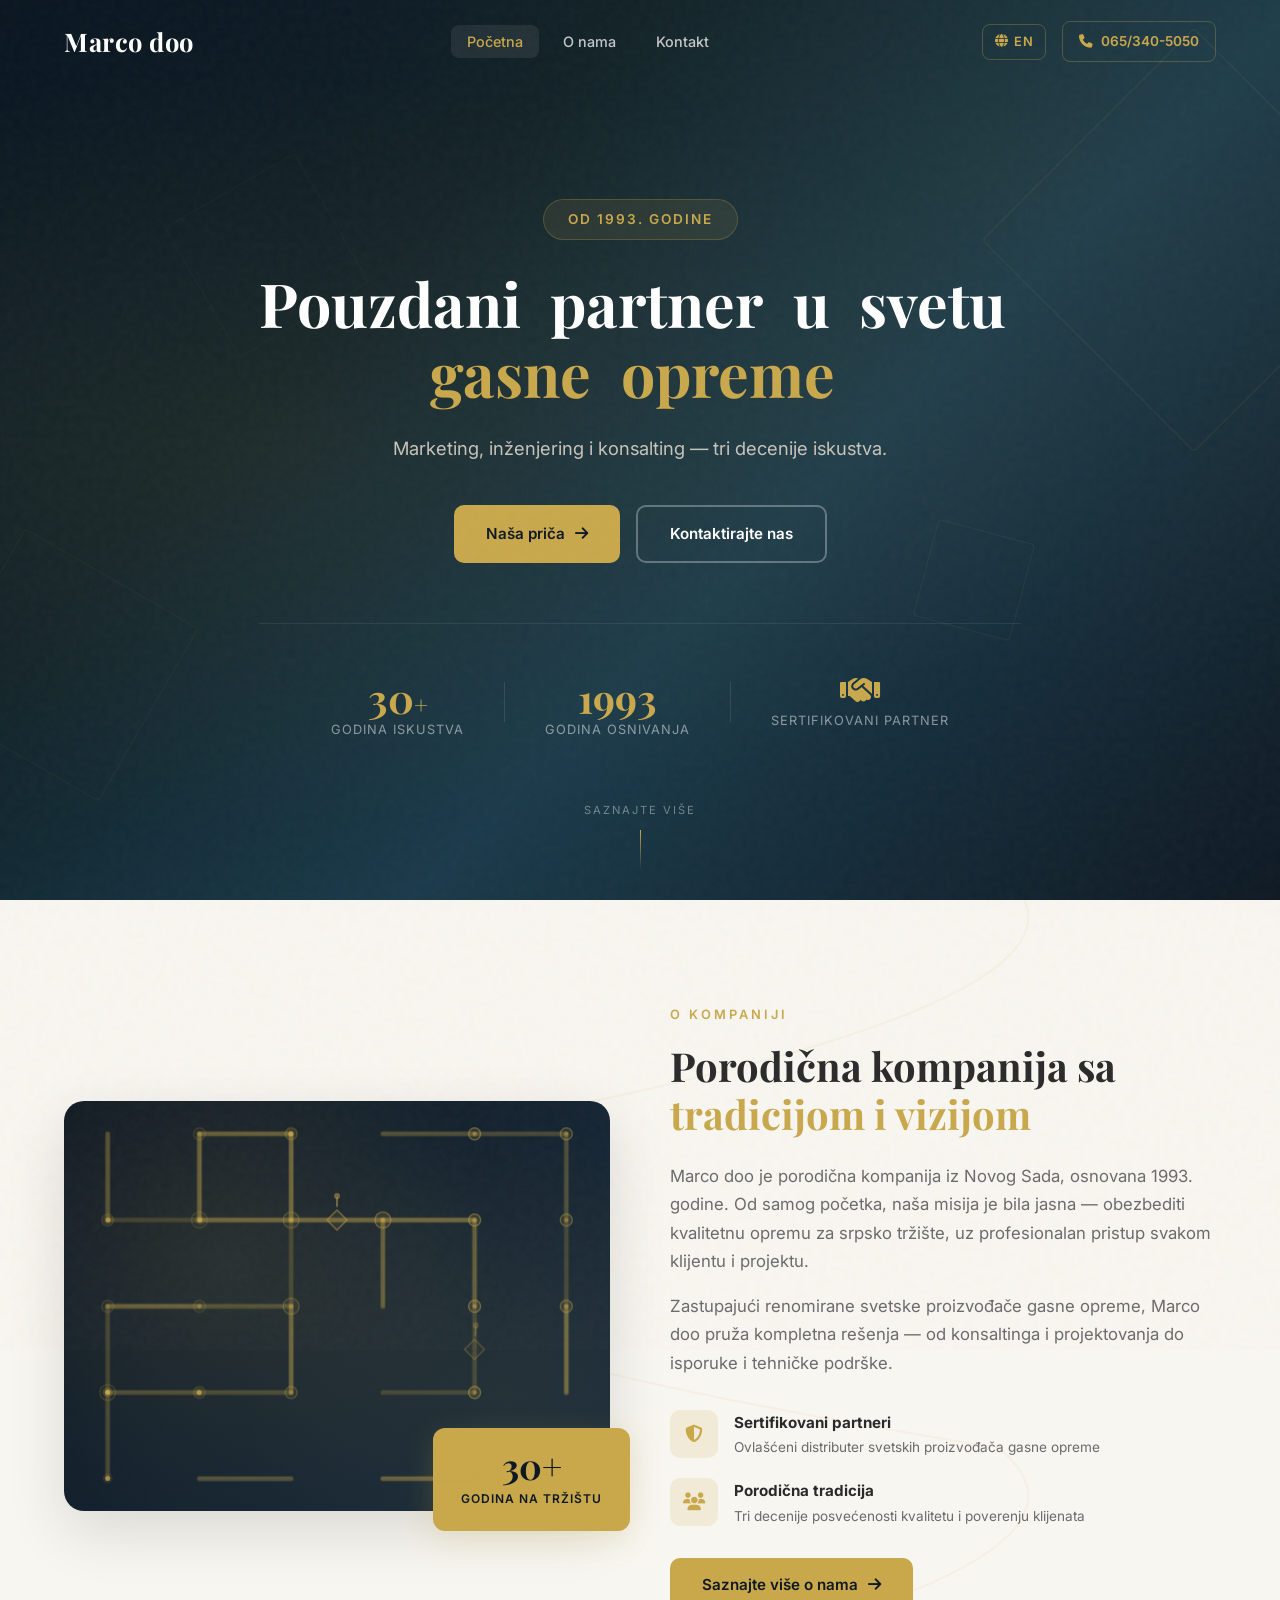
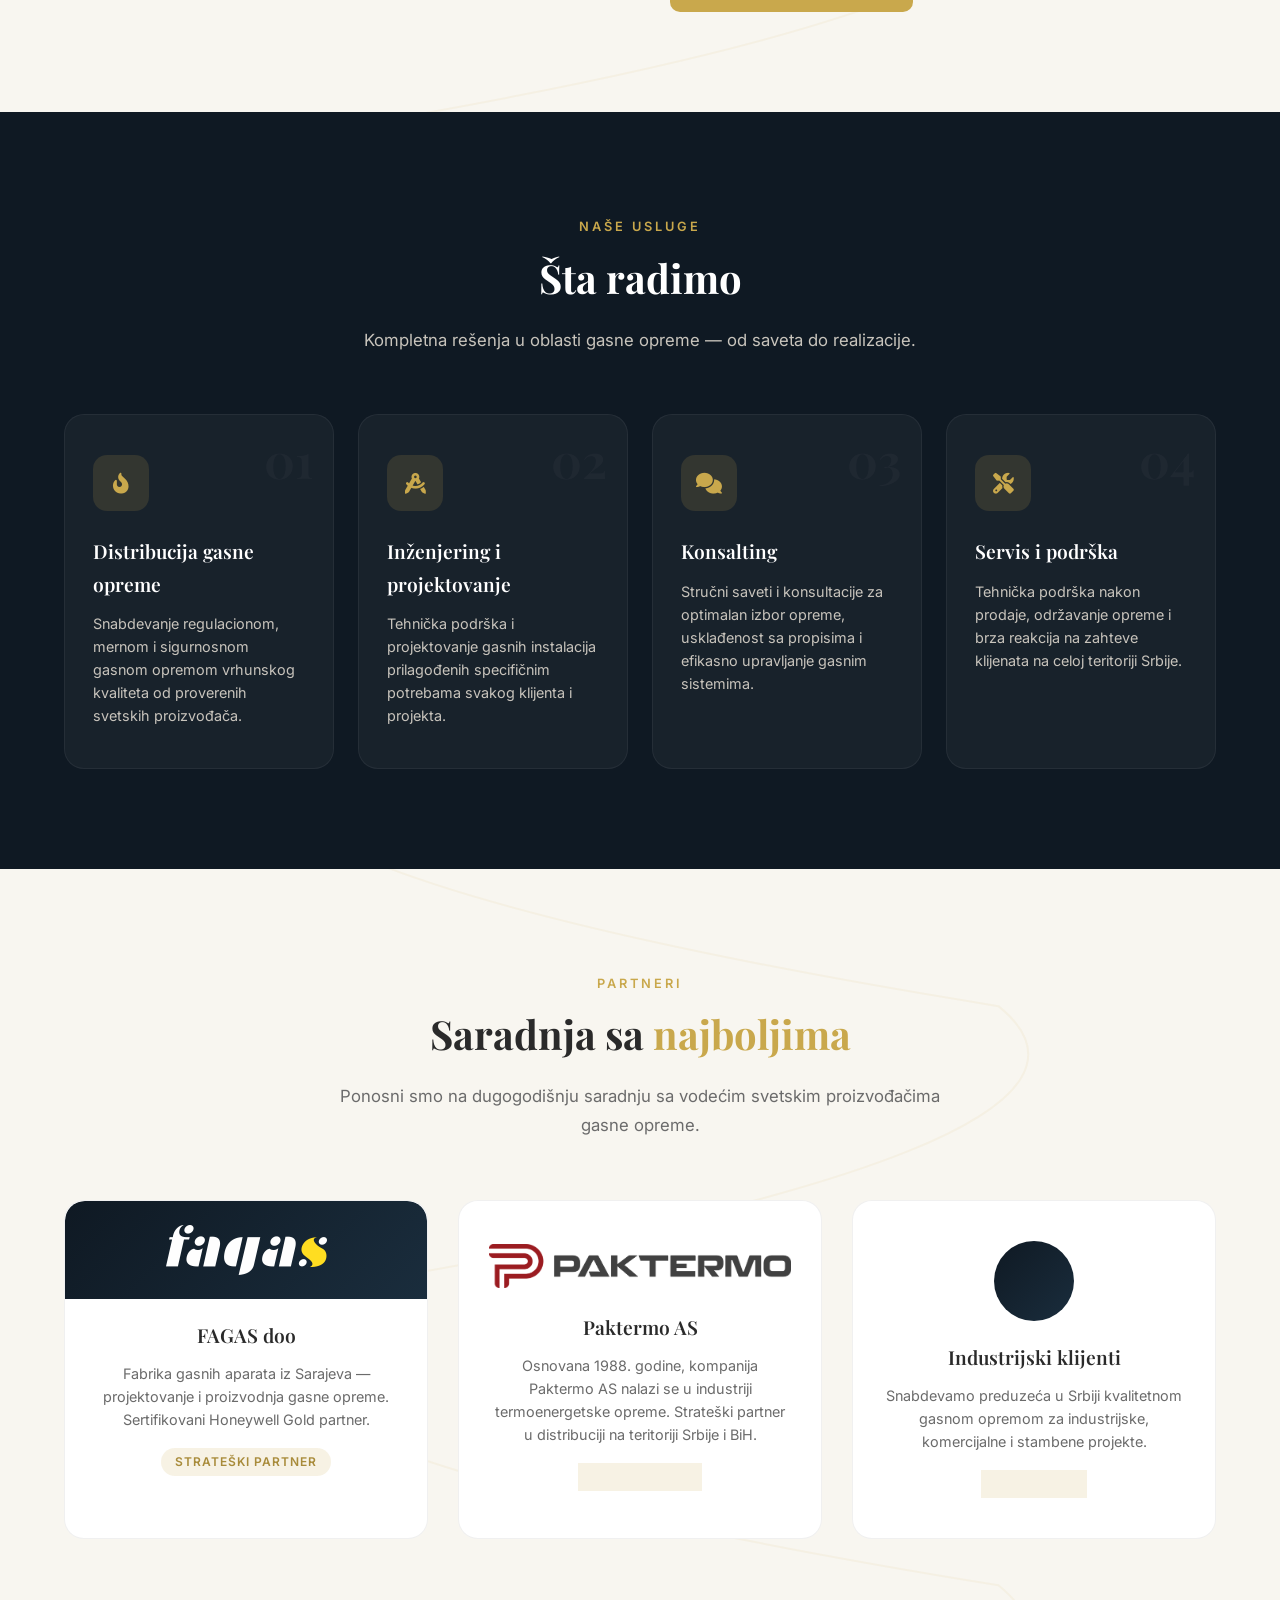
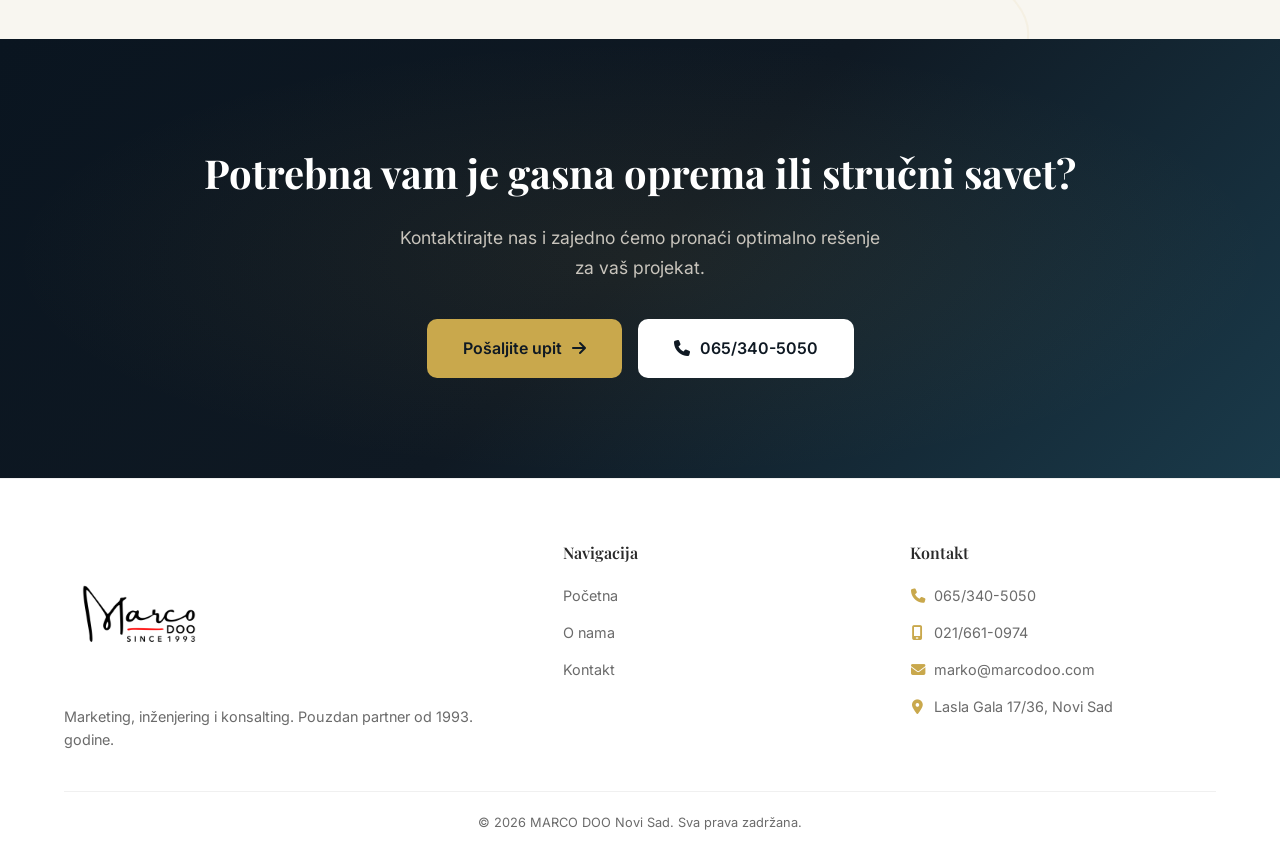
==== commit dbbd4888: "Mobile: fix hero title line breaks, match CTA button widths Co-Authored-By: Claude Opus 4.6 <noreply" ====
--- a/index.html
+++ b/index.html
@@ -174,7 +174,7 @@
       <div class="hero__content container">
         <div class="hero__badge animate-on-scroll">Od 1993. godine</div>
         <h1 class="hero__title animate-on-scroll">
-          Pouzdani partner u svetu<br>
+          Pouzdani partner<br class="mob-br"> u svetu<br>
           <span class="hero__title-accent">gasne opreme</span>
         </h1>
         <p class="hero__subtitle animate-on-scroll">
--- a/style.css
+++ b/style.css
@@ -539,6 +539,8 @@
   margin-bottom: 24px;
 }
 
+.mob-br { display: none; }
+
 .hero__title-accent {
   color: var(--gold);
   position: relative;
@@ -2242,6 +2244,7 @@
   .cta h2 { font-size: 1.8rem; }
   .cta p { text-align: center; }
   .cta__actions { flex-direction: column; align-items: center; }
+  .cta__actions .btn { min-width: 260px; text-align: center; justify-content: center; }
 
   /* Footer */
   .footer__inner {
@@ -2270,6 +2273,7 @@
   .hero { min-height: 100svh; }
   .hero__content { padding: 100px 0 60px; }
   .hero__title { font-size: 2rem; }
+  .mob-br { display: inline; }
   .hero__badge { font-size: 0.75rem; padding: 6px 18px; }
   .hero__stats { gap: 16px; }
   .hero__stat-number { font-size: 1.6rem; }
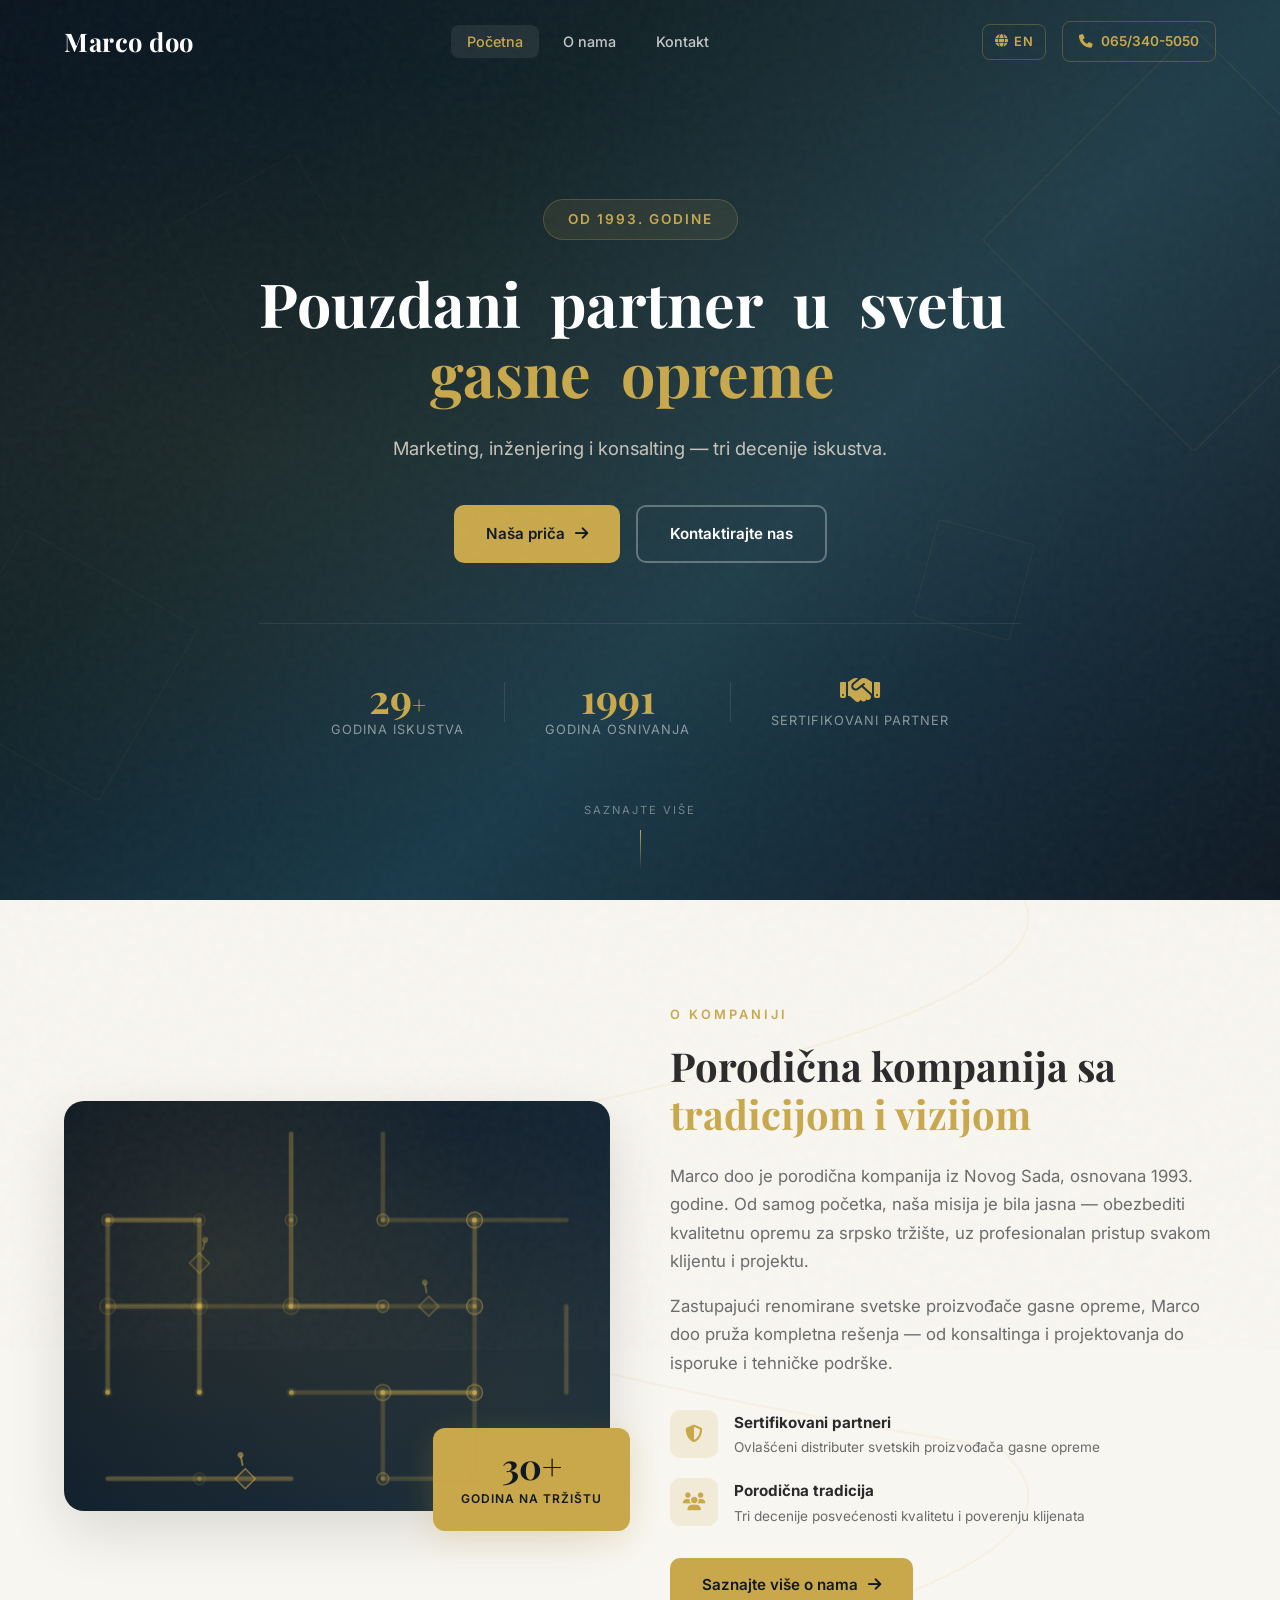
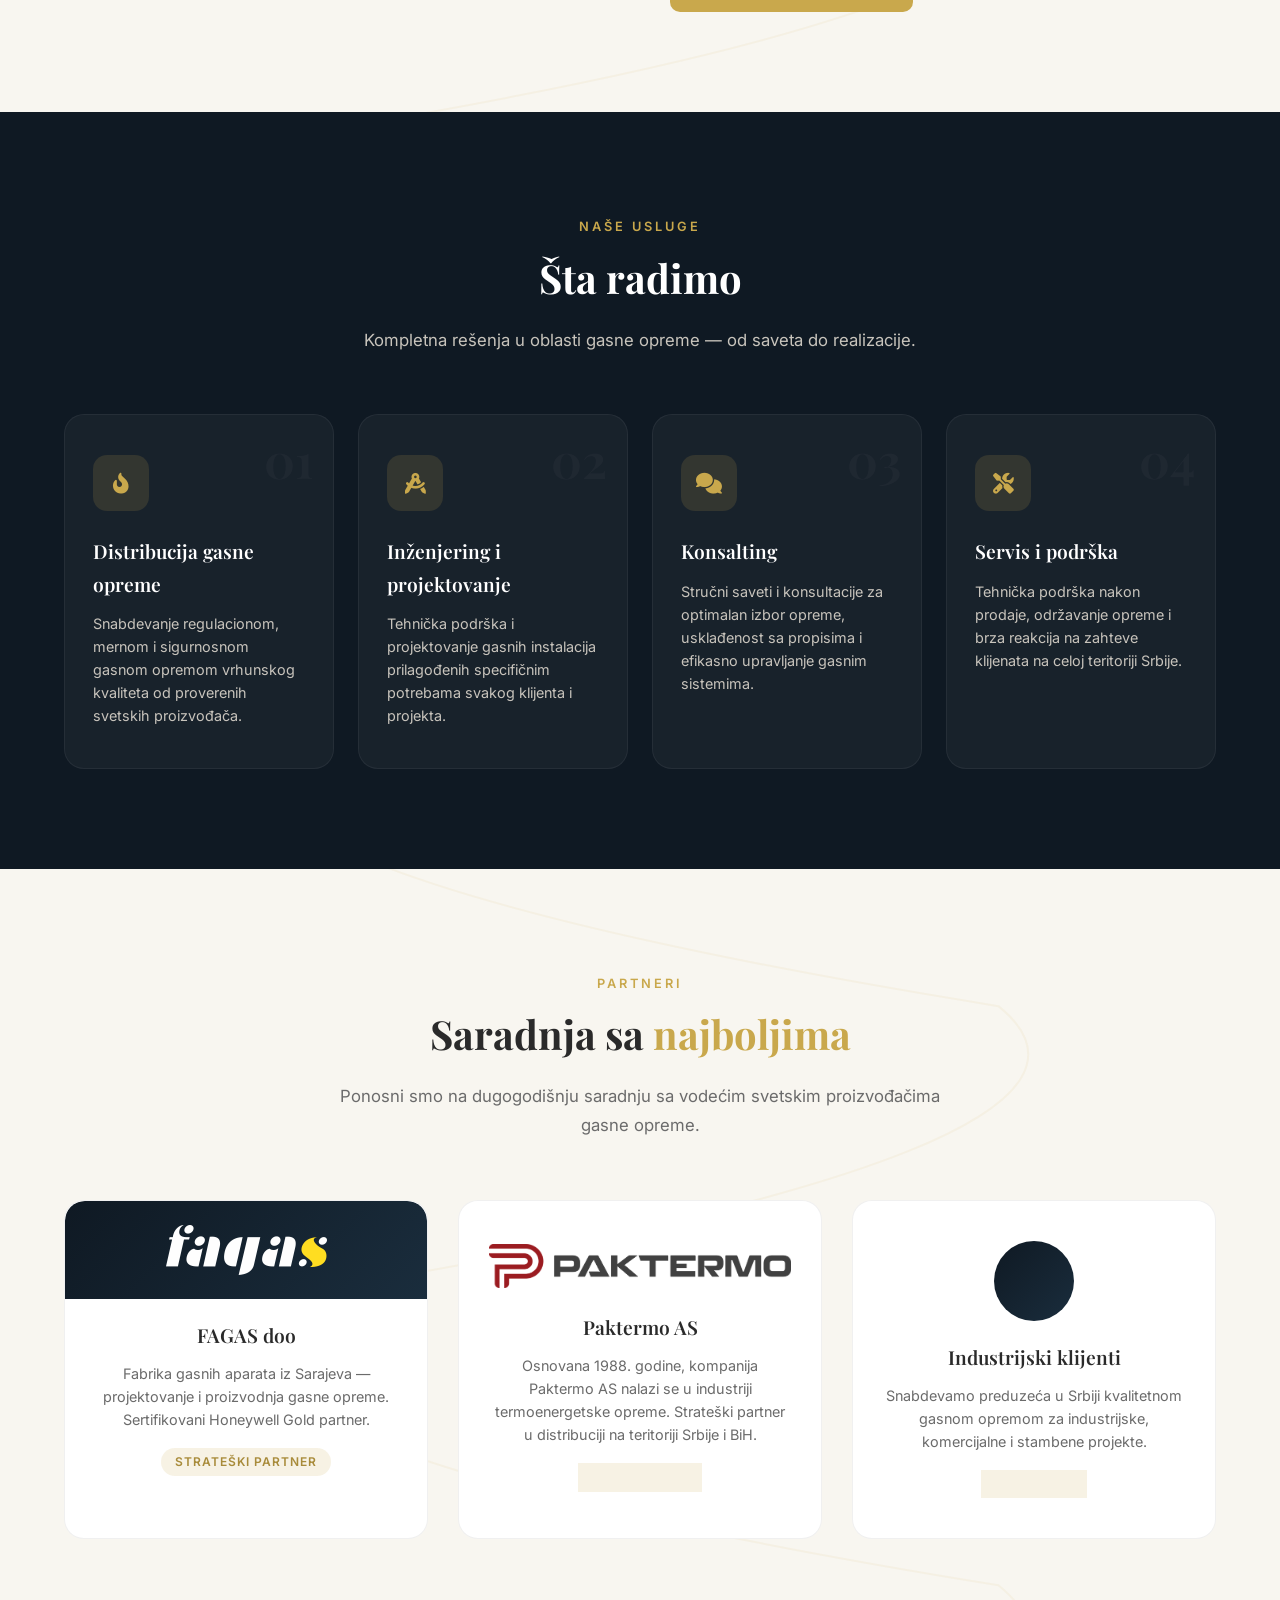
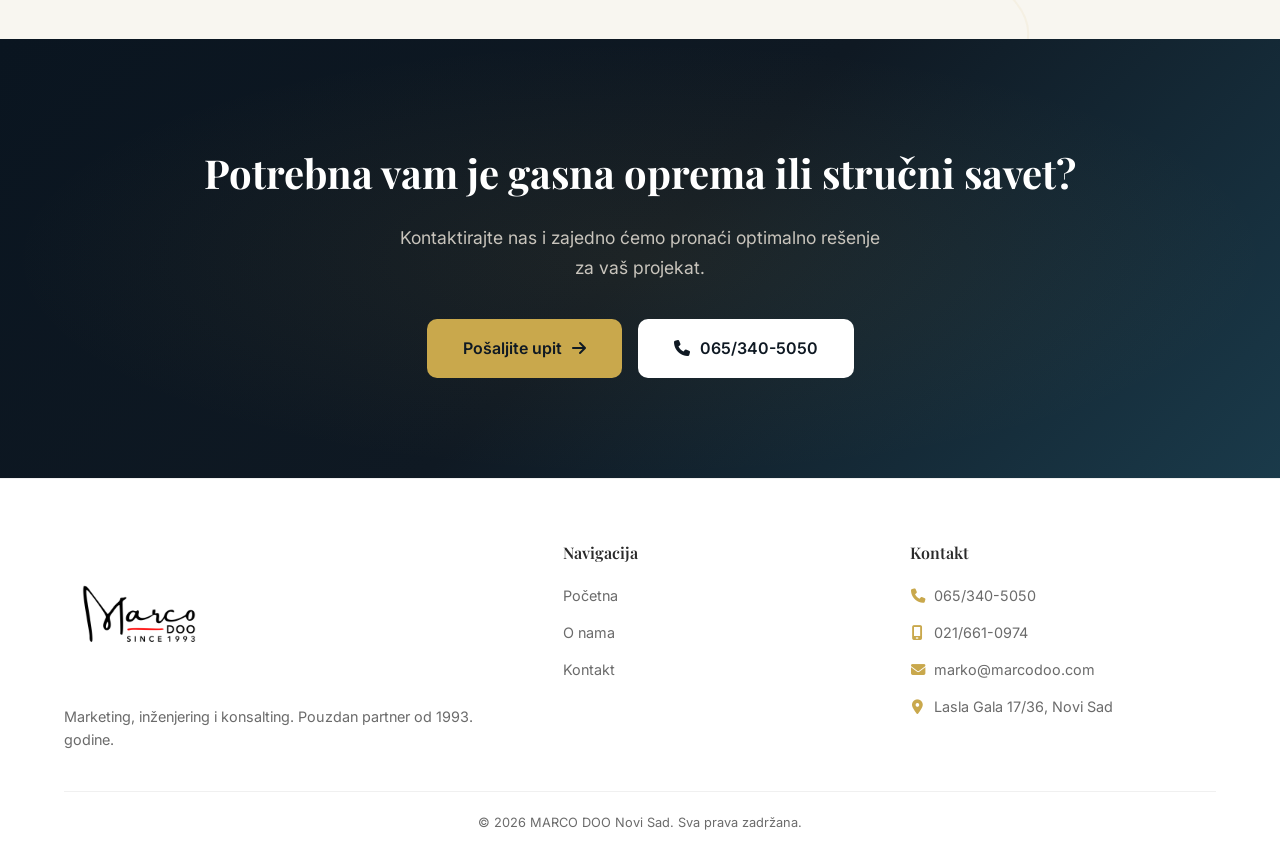
==== commit 3c8cd598: "SEO & analytics: update domain URLs, add GA4, lazy loading, manifest - Update all canonical/OG/hrefl" ====
--- a/index.html
+++ b/index.html
@@ -1,22 +1,30 @@
 <!DOCTYPE html>
 <html lang="sr" dir="ltr">
 <head>
+  <!-- Google tag (gtag.js) -->
+  <script async src="https://www.googletagmanager.com/gtag/js?id=G-RYJ6ZE3QH0"></script>
+  <script>
+    window.dataLayer = window.dataLayer || [];
+    function gtag(){dataLayer.push(arguments);}
+    gtag('js', new Date());
+    gtag('config', 'G-RYJ6ZE3QH0');
+  </script>
   <meta charset="UTF-8">
   <meta name="viewport" content="width=device-width, initial-scale=1.0">
   <title>MARCO DOO — Marketing, inženjering i konsalting | Novi Sad</title>
   <meta name="description" content="MARCO DOO Novi Sad — Marketing, inženjering i konsalting. Pouzdan partner od 1993. godine. Distribucija opreme, stručni saveti i projektovanje.">
   <meta name="keywords" content="Marco doo, marketing, inženjering, konsalting, distribucija, Novi Sad, gasna oprema, Skaska destilerija">
-  <link rel="canonical" href="https://djordje-stankovic.github.io/marco-doo/">
-  <link rel="alternate" hreflang="sr" href="https://djordje-stankovic.github.io/marco-doo/">
-  <link rel="alternate" hreflang="en" href="https://djordje-stankovic.github.io/marco-doo/en/">
-  <link rel="alternate" hreflang="x-default" href="https://djordje-stankovic.github.io/marco-doo/">
+  <link rel="canonical" href="https://marcodoo.com/">
+  <link rel="alternate" hreflang="sr" href="https://marcodoo.com/">
+  <link rel="alternate" hreflang="en" href="https://marcodoo.com/en/">
+  <link rel="alternate" hreflang="x-default" href="https://marcodoo.com/">
   <meta name="robots" content="index, follow">
   <meta name="author" content="MARCO DOO">
   <meta property="og:title" content="MARCO DOO — Marketing, inženjering i konsalting">
   <meta property="og:description" content="Marketing, inženjering i konsalting. Pouzdan partner od 1993. godine. Tri decenije iskustva.">
   <meta property="og:type" content="website">
-  <meta property="og:url" content="https://djordje-stankovic.github.io/marco-doo/">
-  <meta property="og:image" content="https://djordje-stankovic.github.io/marco-doo/images/viber_image_2026-03-04_09-18-24-986.jpg">
+  <meta property="og:url" content="https://marcodoo.com/">
+  <meta property="og:image" content="https://marcodoo.com/images/viber_image_2026-03-04_09-18-24-986.jpg">
   <meta property="og:image:alt" content="MARCO DOO — Marketing, inženjering i konsalting od 1993.">
   <meta property="og:image:type" content="image/jpeg">
   <meta property="og:image:width" content="1200">
@@ -27,8 +35,9 @@
   <meta name="twitter:card" content="summary_large_image">
   <meta name="twitter:title" content="MARCO DOO — Marketing, inženjering i konsalting">
   <meta name="twitter:description" content="Marketing, inženjering i konsalting. Pouzdan partner od 1993. Tri decenije iskustva.">
-  <meta name="twitter:image" content="https://djordje-stankovic.github.io/marco-doo/images/viber_image_2026-03-04_09-18-24-986.jpg">
+  <meta name="twitter:image" content="https://marcodoo.com/images/viber_image_2026-03-04_09-18-24-986.jpg">
   <link rel="icon" type="image/svg+xml" href="favicon.svg">
+  <link rel="manifest" href="manifest.json">
   <link rel="apple-touch-icon" href="images/viber_image_2026-03-04_09-18-24-986.jpg">
   <meta name="theme-color" content="#0f1923">
   <link rel="preconnect" href="https://fonts.googleapis.com">
@@ -44,9 +53,9 @@
     "name": "MARCO DOO",
     "legalName": "Marco doo Novi Sad",
     "description": "Marketing, inženjering i konsalting. Pouzdan partner od 1993. godine.",
-    "url": "https://djordje-stankovic.github.io/marco-doo",
-    "logo": "https://djordje-stankovic.github.io/marco-doo/images/viber_image_2026-03-04_09-18-24-986.jpg",
-    "image": "https://djordje-stankovic.github.io/marco-doo/images/viber_image_2026-03-04_09-18-24-986.jpg",
+    "url": "https://marcodoo.com",
+    "logo": "https://marcodoo.com/images/viber_image_2026-03-04_09-18-24-986.jpg",
+    "image": "https://marcodoo.com/images/viber_image_2026-03-04_09-18-24-986.jpg",
     "telephone": "+381653405050",
     "email": "marko@marcodoo.com",
     "address": {
@@ -93,7 +102,7 @@
     "@context": "https://schema.org",
     "@type": "WebSite",
     "name": "MARCO DOO",
-    "url": "https://djordje-stankovic.github.io/marco-doo"
+    "url": "https://marcodoo.com"
   }]
   </script>
 </head>
@@ -313,7 +322,7 @@
           <div class="partners__card partners__card--dark-header tilt-card animate-on-scroll">
             <a href="https://fagas.ba/" target="_blank" rel="noopener" class="partners__link">
               <div class="partners__logo">
-                <img src="images/fagas-logo.png" alt="FAGAS logo">
+                <img src="images/fagas-logo.png" alt="FAGAS logo" loading="lazy">
               </div>
               <h3>FAGAS doo</h3>
             </a>
@@ -323,7 +332,7 @@
           <div class="partners__card tilt-card animate-on-scroll">
             <a href="https://paktermo.com/en/" target="_blank" rel="noopener" class="partners__link">
               <div class="partners__logo">
-                <img src="images/paktermo-logo.png" alt="Paktermo logo">
+                <img src="images/paktermo-logo.png" alt="Paktermo logo" loading="lazy">
               </div>
               <h3>Paktermo AS</h3>
             </a>
@@ -362,7 +371,7 @@
       <div class="footer__inner">
         <div class="footer__brand">
           <a href="index.html" class="footer__logo">
-            <img src="images/viber_image_2026-03-04_09-18-24-986.jpg" alt="MARCO DOO logo" class="footer__logo-img">
+            <img src="images/viber_image_2026-03-04_09-18-24-986.jpg" alt="MARCO DOO logo" class="footer__logo-img" loading="lazy">
           </a>
           <p class="footer__desc">Marketing, inženjering i konsalting. Pouzdan partner od 1993. godine.</p>
         </div>
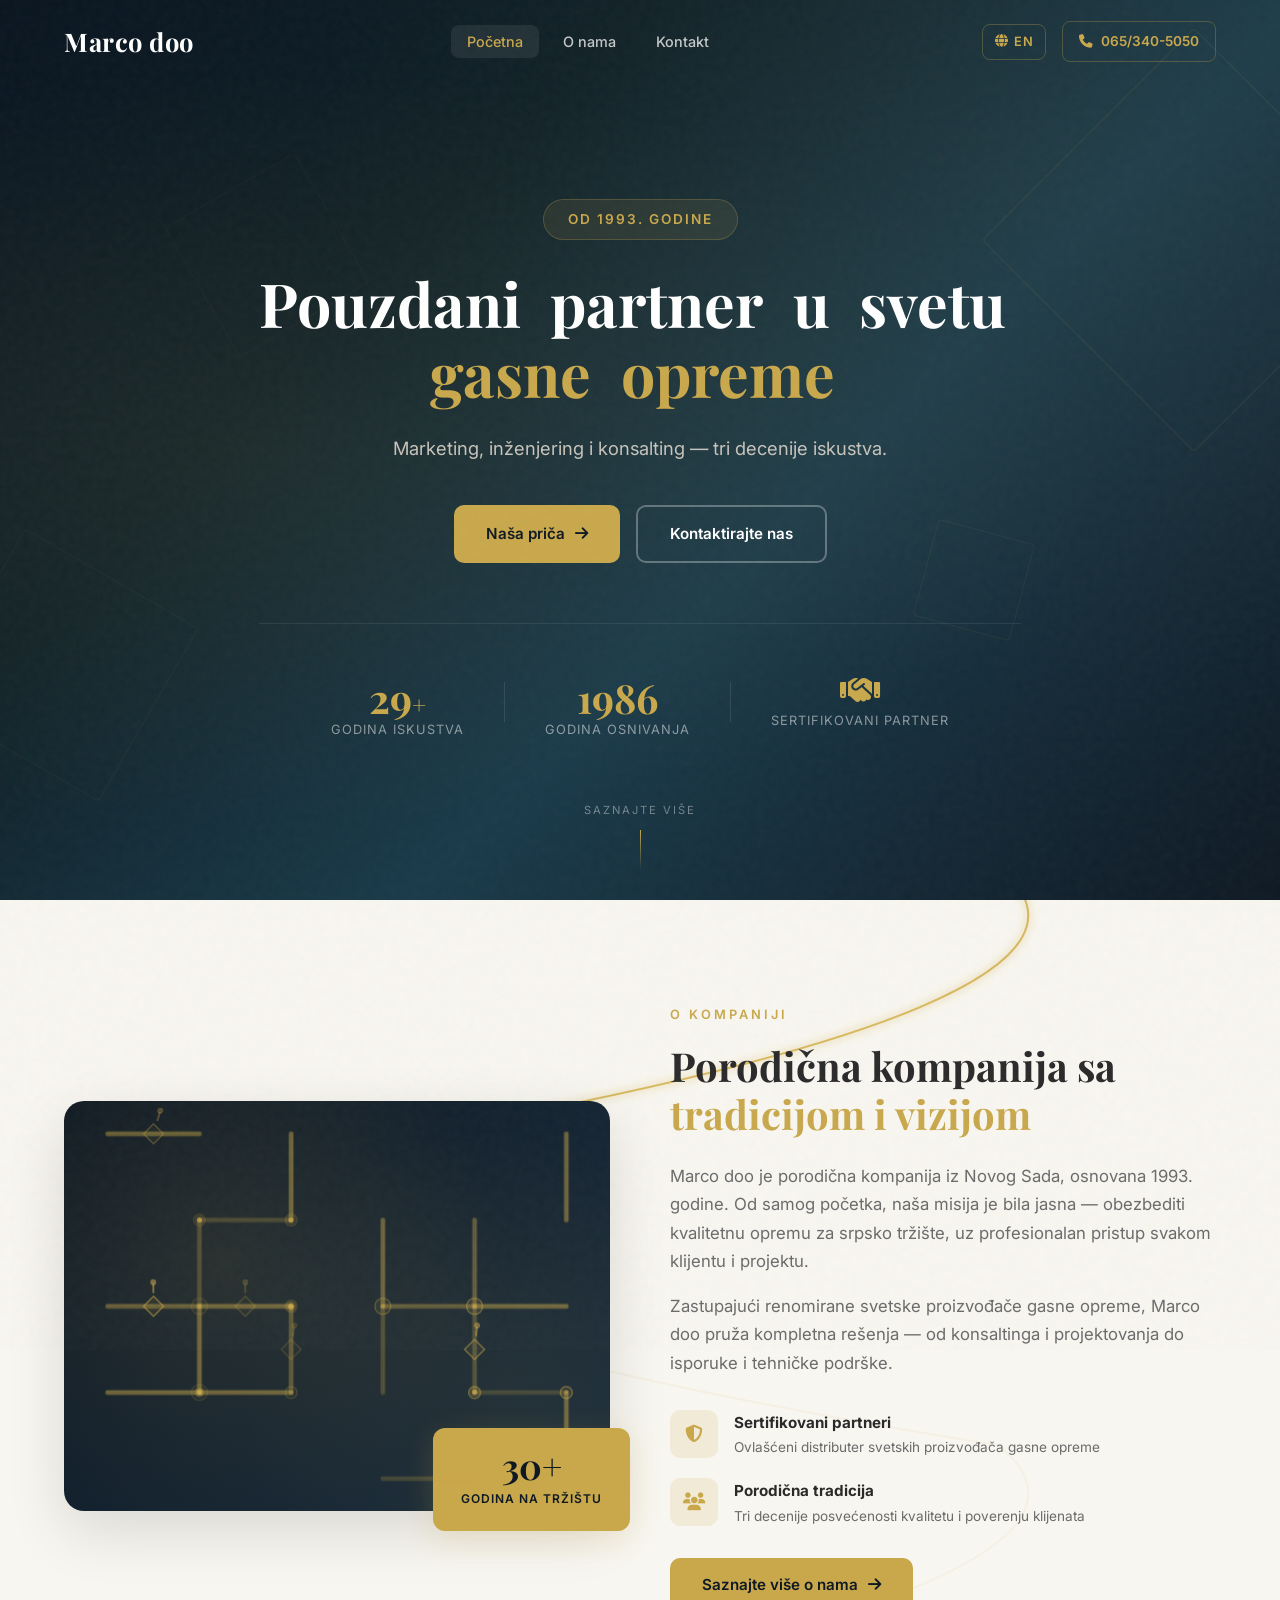
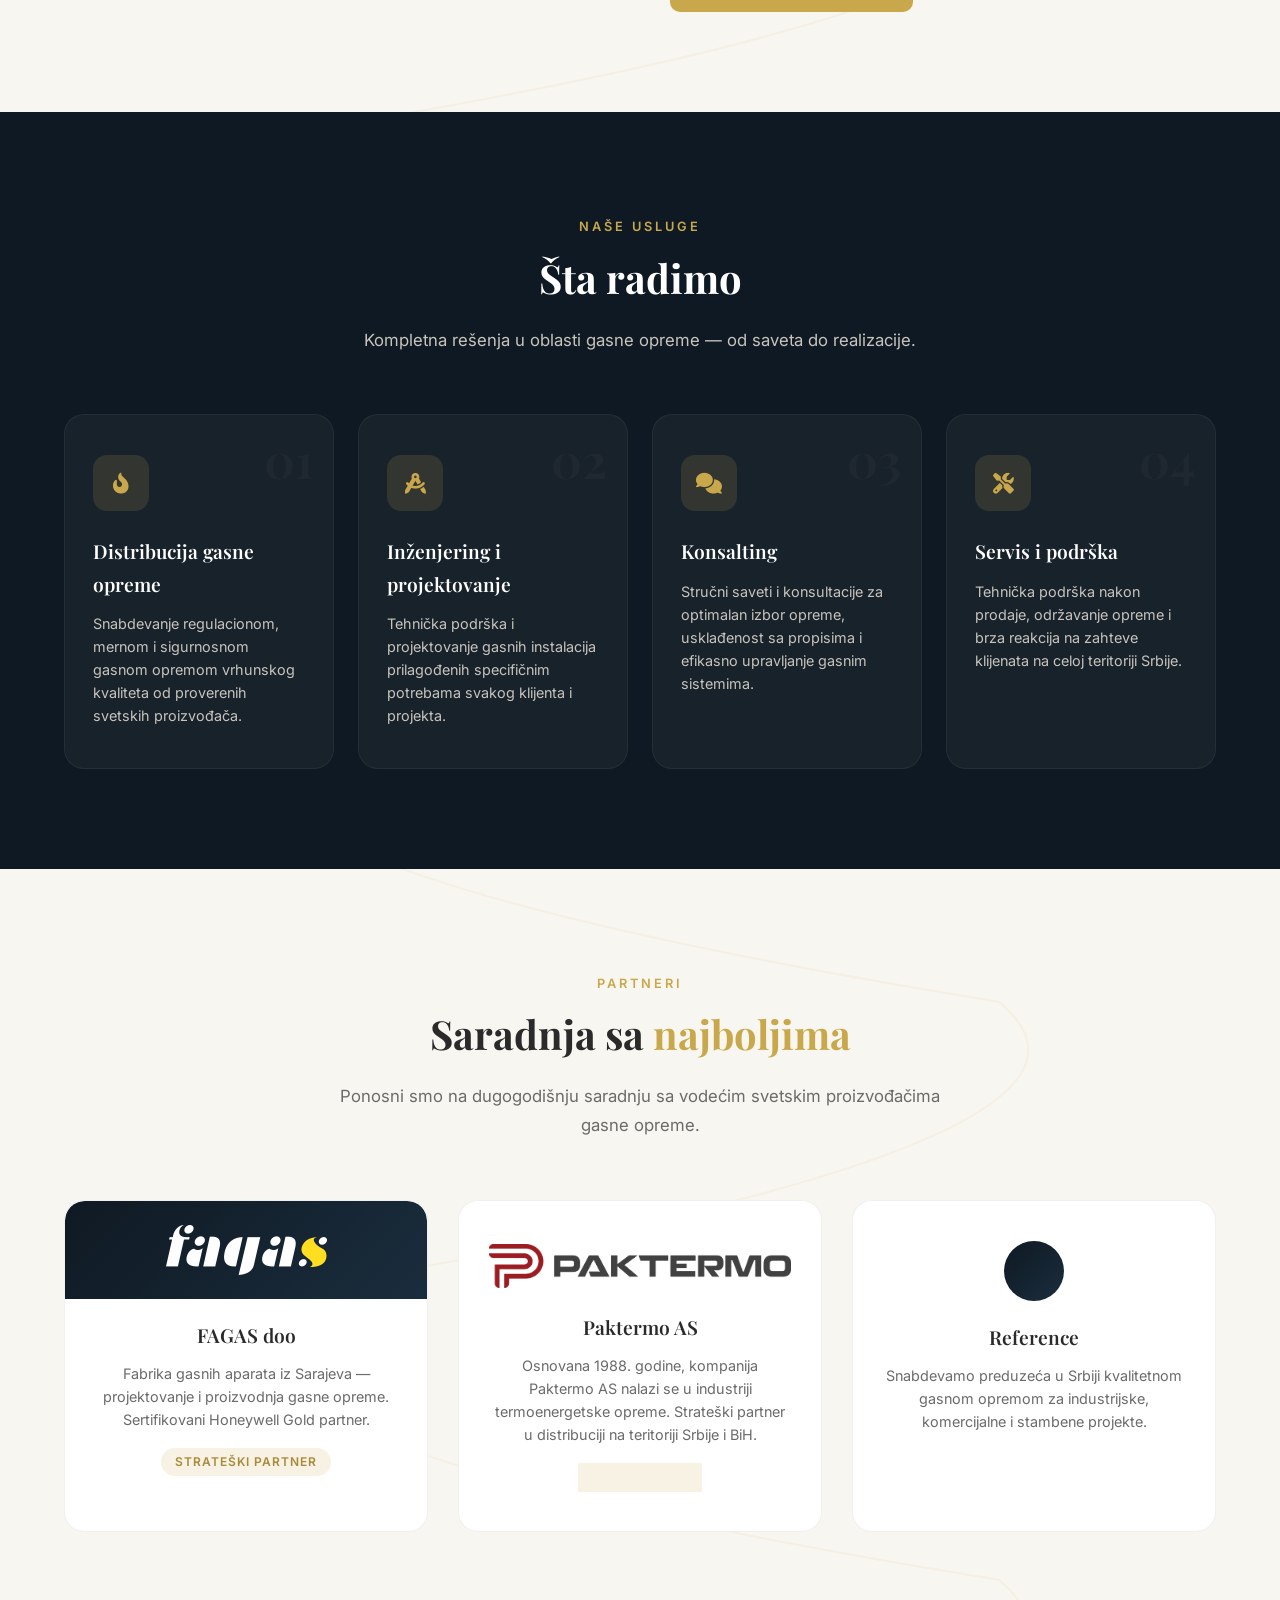
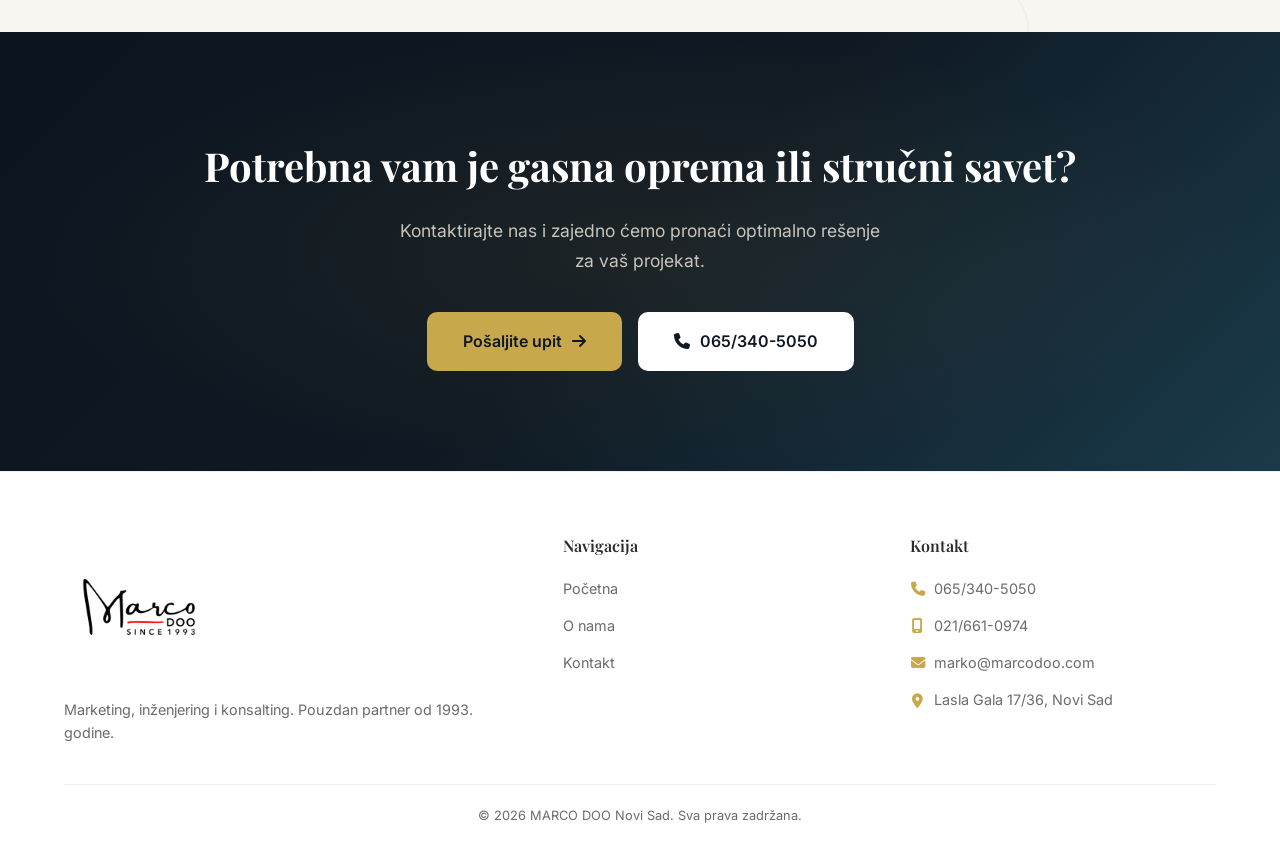
==== commit 5226504e: "Reference modal, update bio texts for Marko & Sekul - Replace "Industrijski klijenti" card with clic" ====
--- a/index.html
+++ b/index.html
@@ -339,13 +339,13 @@
             <p>Osnovana 1988. godine, kompanija Paktermo AS nalazi se u industriji termoenergetske opreme. Strateški partner u distribuciji na teritoriji Srbije i BiH.</p>
             <span class="partners__tag">Distribucija</span>
           </div>
-          <div class="partners__card tilt-card animate-on-scroll">
-            <div class="partners__logo">
+          <div class="partners__card tilt-card animate-on-scroll" style="cursor:pointer" onclick="document.getElementById('referenceModal').classList.add('active')">
+            <div class="partners__logo partners__logo--sm">
               <i class="fa-solid fa-helmet-safety"></i>
             </div>
-            <h3>Industrijski klijenti</h3>
+            <h3>Reference</h3>
             <p>Snabdevamo preduzeća u Srbiji kvalitetnom gasnom opremom za industrijske, komercijalne i stambene projekte.</p>
-            <span class="partners__tag">Reference</span>
+            <span class="partners__read-more">Pročitaj više <i class="fa-solid fa-arrow-right"></i></span>
           </div>
         </div>
       </div>
@@ -568,5 +568,21 @@
     requestAnimationFrame(draw);
   })();
   </script>
+  <!-- Reference Modal -->
+  <div class="ref-modal" id="referenceModal">
+    <div class="ref-modal__overlay" onclick="this.parentElement.classList.remove('active')"></div>
+    <div class="ref-modal__content">
+      <button class="ref-modal__close" onclick="this.closest('.ref-modal').classList.remove('active')">&times;</button>
+      <h3>Reference i projekti</h3>
+      <p>Kompanija Marco doo poseduje bogatu listu referenci kroz realizaciju ključnih projekata u sektoru gasne privrede i energetike:</p>
+      <ul>
+        <li><strong>Distribucija i gasna tehnika:</strong> Dugogodišnja saradnja sa preduzećima Srbijagas, Novi Sad Gas, Temerin Gas, Gas Ruma, Srem Gas, Sloga Kanjiža.</li>
+        <li><strong>Regionalni projekti (BiH):</strong> Gasifikacija Bijeljine (Republika Srpska) i saradnja sa Sarajevo Gasom.</li>
+        <li><strong>CNG tehnologija (NIS):</strong> Izgradnja CNG punionica na dve lokacije u Novom Sadu i jedna u Čačku za potrebe NIS-a.</li>
+        <li><strong>Javni prevoz:</strong> Rekonstrukcija i proširenje kapaciteta CNG punionice za autobuse JGSP Novi Sad.</li>
+      </ul>
+    </div>
+  </div>
+
 </body>
 </html>
--- a/style.css
+++ b/style.css
@@ -930,6 +930,8 @@
 }
 
 .partners__logo i { font-size: 1.6rem; }
+.partners__logo--sm { width: 60px; height: 60px; }
+.partners__logo--sm i { font-size: 1.2rem; }
 .partners__logo:has(img) {
   background: none;
   border-radius: 0;
@@ -982,6 +984,122 @@
   border-radius: 50px;
   text-transform: uppercase;
   letter-spacing: 1px;
+}
+
+.partners__read-more {
+  display: inline-flex;
+  align-items: center;
+  gap: 6px;
+  margin-top: 12px;
+  color: var(--gold);
+  font-weight: 600;
+  font-size: 0.85rem;
+  transition: gap 0.3s ease;
+}
+
+.partners__card:hover .partners__read-more {
+  gap: 10px;
+}
+
+/* ---- Reference Modal ---- */
+.ref-modal {
+  position: fixed;
+  inset: 0;
+  z-index: 9999;
+  display: flex;
+  align-items: center;
+  justify-content: center;
+  opacity: 0;
+  visibility: hidden;
+  transition: all 0.3s ease;
+}
+
+.ref-modal.active {
+  opacity: 1;
+  visibility: visible;
+}
+
+.ref-modal__overlay {
+  position: absolute;
+  inset: 0;
+  background: rgba(15, 25, 35, 0.85);
+  backdrop-filter: blur(4px);
+}
+
+.ref-modal__content {
+  position: relative;
+  background: var(--navy);
+  color: var(--white);
+  border: 1px solid var(--border);
+  border-radius: var(--radius-lg);
+  padding: 40px;
+  max-width: 600px;
+  width: 90%;
+  max-height: 85vh;
+  overflow-y: auto;
+  transform: translateY(20px);
+  transition: transform 0.3s ease;
+}
+
+.ref-modal.active .ref-modal__content {
+  transform: translateY(0);
+}
+
+.ref-modal__close {
+  position: absolute;
+  top: 16px;
+  right: 20px;
+  font-size: 1.8rem;
+  color: var(--text-on-dark);
+  cursor: pointer;
+  line-height: 1;
+  transition: color 0.2s;
+}
+
+.ref-modal__close:hover {
+  color: var(--gold);
+}
+
+.ref-modal__content h3 {
+  font-family: var(--font-heading);
+  font-size: 1.5rem;
+  color: var(--gold);
+  margin-bottom: 16px;
+}
+
+.ref-modal__content > p {
+  color: var(--text-on-dark);
+  margin-bottom: 20px;
+  line-height: 1.7;
+}
+
+.ref-modal__content ul {
+  list-style: none;
+  display: flex;
+  flex-direction: column;
+  gap: 14px;
+}
+
+.ref-modal__content li {
+  padding-left: 20px;
+  position: relative;
+  color: var(--text-on-dark);
+  line-height: 1.6;
+}
+
+.ref-modal__content li::before {
+  content: '';
+  position: absolute;
+  left: 0;
+  top: 10px;
+  width: 8px;
+  height: 8px;
+  background: var(--gold);
+  border-radius: 50%;
+}
+
+.ref-modal__content li strong {
+  color: var(--white);
 }
 
 /* ---- CTA ---- */
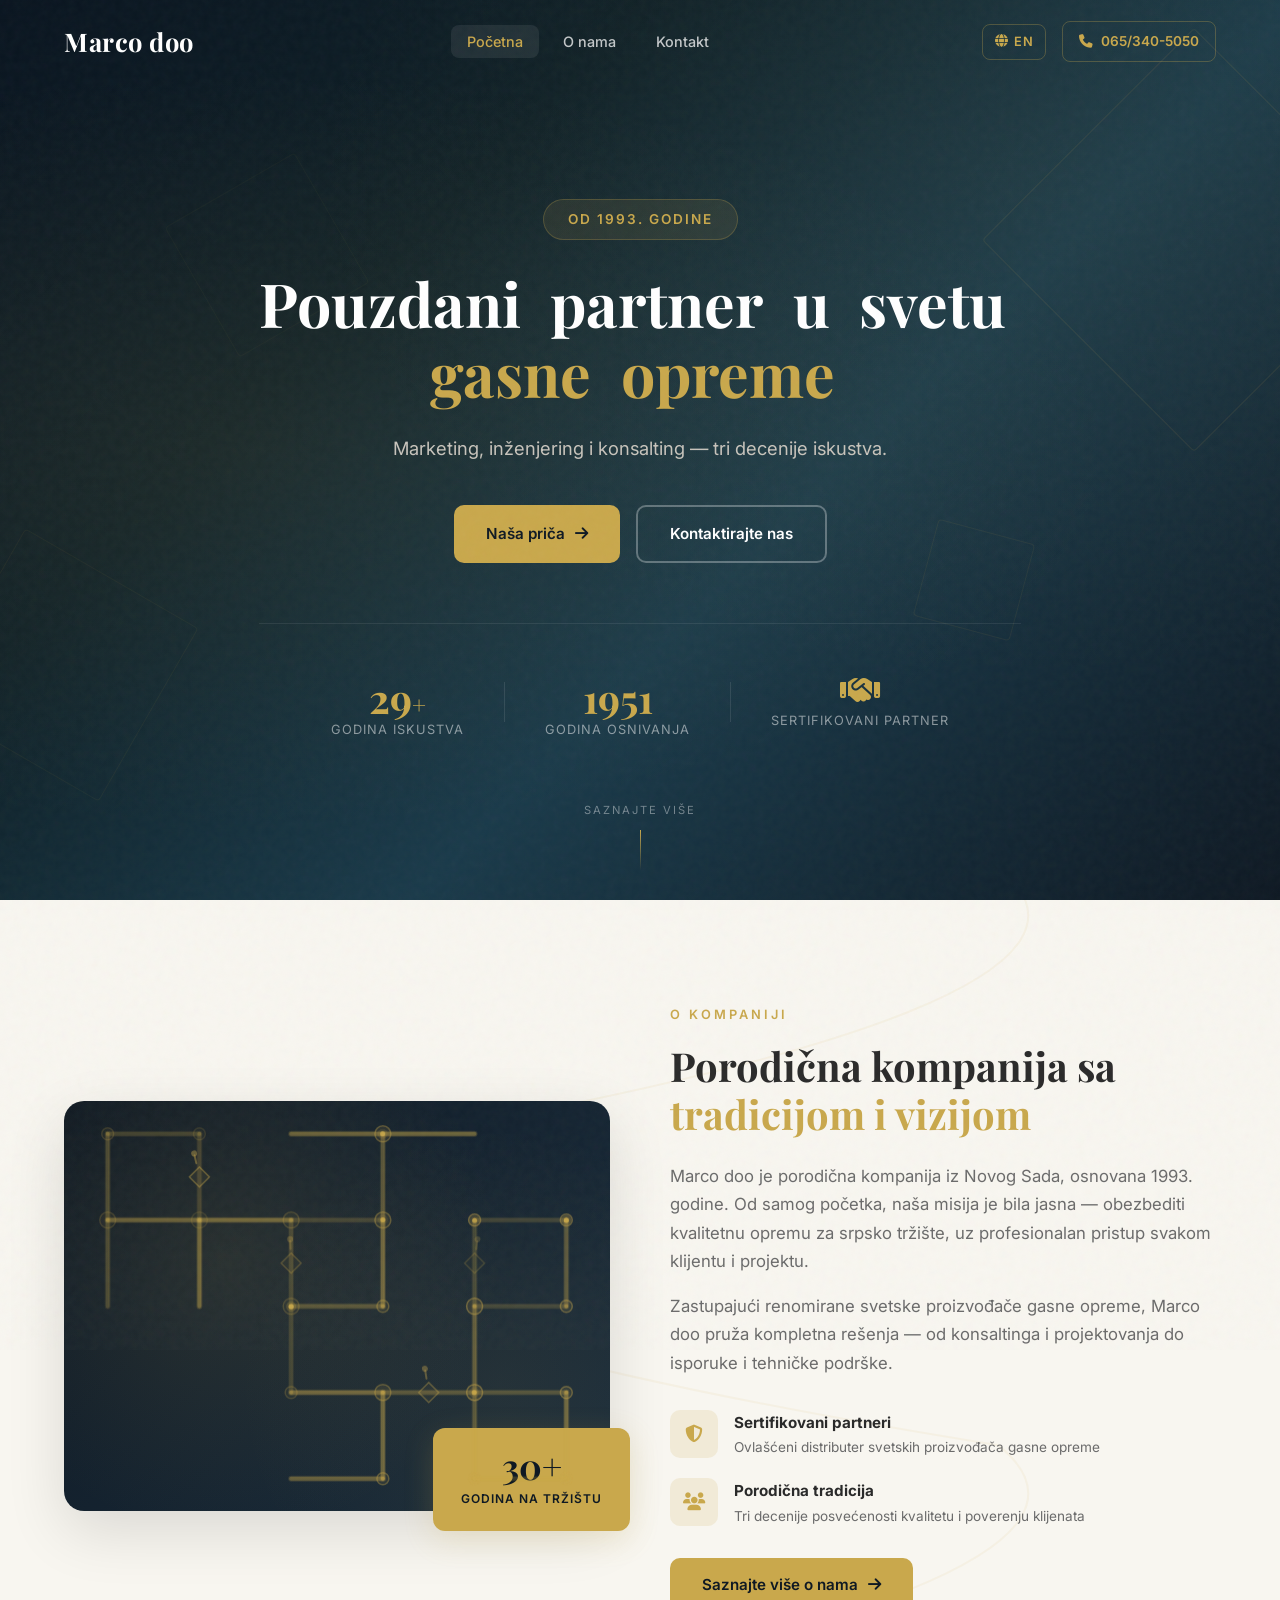
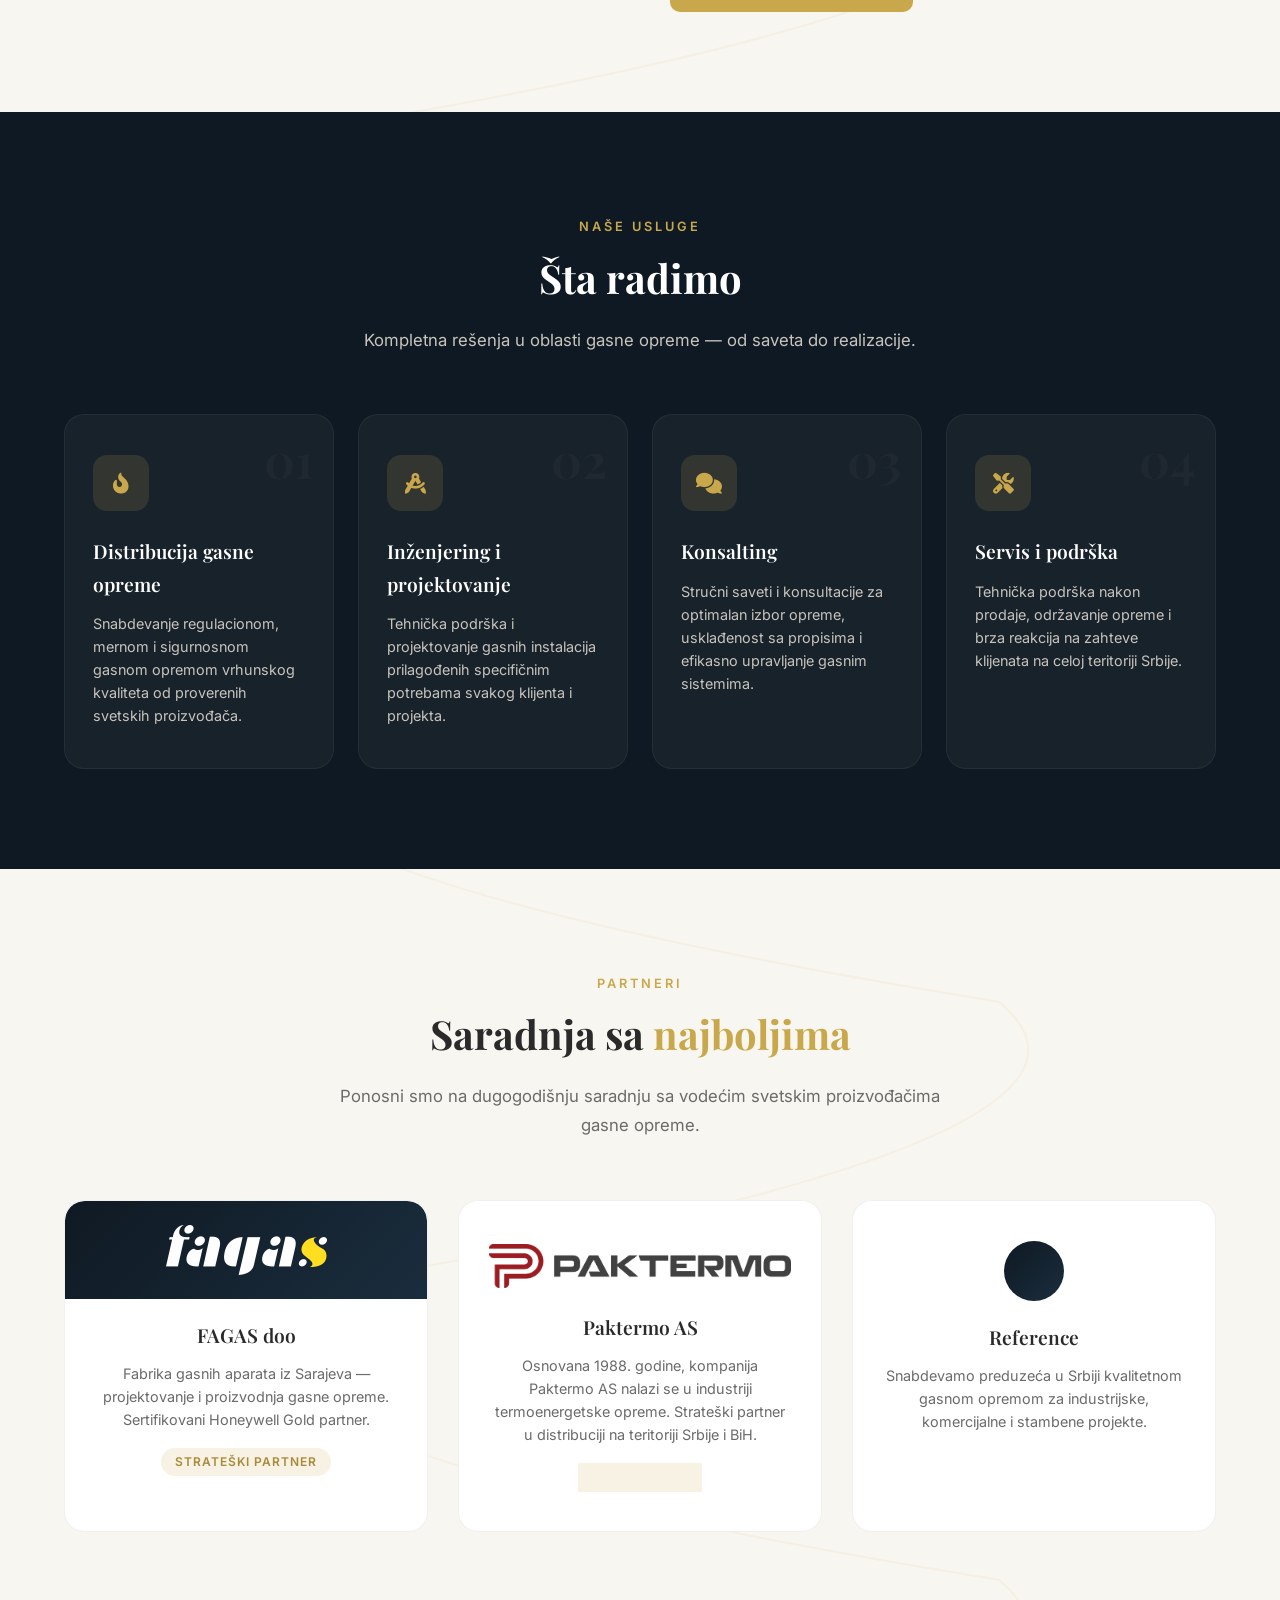
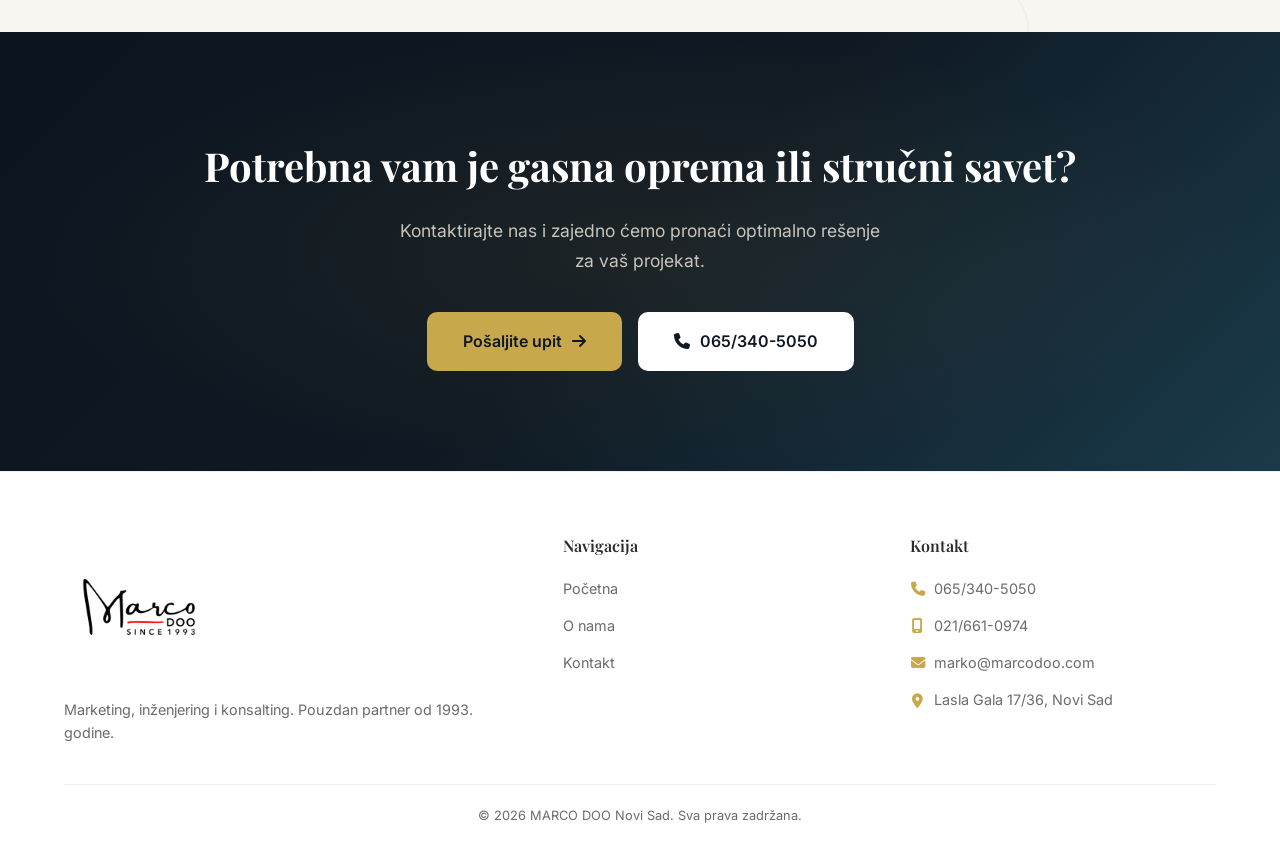
==== commit 660bedf5: "Update all Google Maps links to correct Marco doo Novi Sad location Co-Authored-By: Claude Opus 4.6 " ====
--- a/index.html
+++ b/index.html
@@ -389,7 +389,7 @@
             <li><a href="tel:+381653405050"><i class="fa-solid fa-phone"></i> 065/340-5050</a></li>
             <li><a href="tel:+381216610974"><i class="fa-solid fa-mobile-screen"></i> 021/661-0974</a></li>
             <li><a href="mailto:marko@marcodoo.com"><i class="fa-solid fa-envelope"></i> marko@marcodoo.com</a></li>
-            <li><a href="https://www.google.com/maps/place/Marco+doo/@45.2459516,19.8351225,17z/data=!3m1!4b1!4m6!3m5!1s0x475b111d86e2e0f5:0xddb66dac0b48fba5!8m2!3d45.2459479!4d19.8376974!16s%2Fg%2F11z1t8r484" target="_blank" rel="noopener"><i class="fa-solid fa-location-dot"></i> Lasla Gala 17/36, Novi Sad</a></li>
+            <li><a href="https://www.google.com/maps/place/Marco+doo+Novi+Sad/@45.2459479,19.8376974,17z/data=!3m1!4b1!4m6!3m5!1s0x475b11580e423753:0xbb78405f551d26e4!8m2!3d45.2459479!4d19.8376974!16s%2Fg%2F11n9dx6664!18m1!1e1?entry=ttu&g_ep=EgoyMDI2MDMxMS4wIKXMDSoASAFQAw%3D%3D" target="_blank" rel="noopener"><i class="fa-solid fa-location-dot"></i> Lasla Gala 17/36, Novi Sad</a></li>
           </ul>
         </div>
       </div>
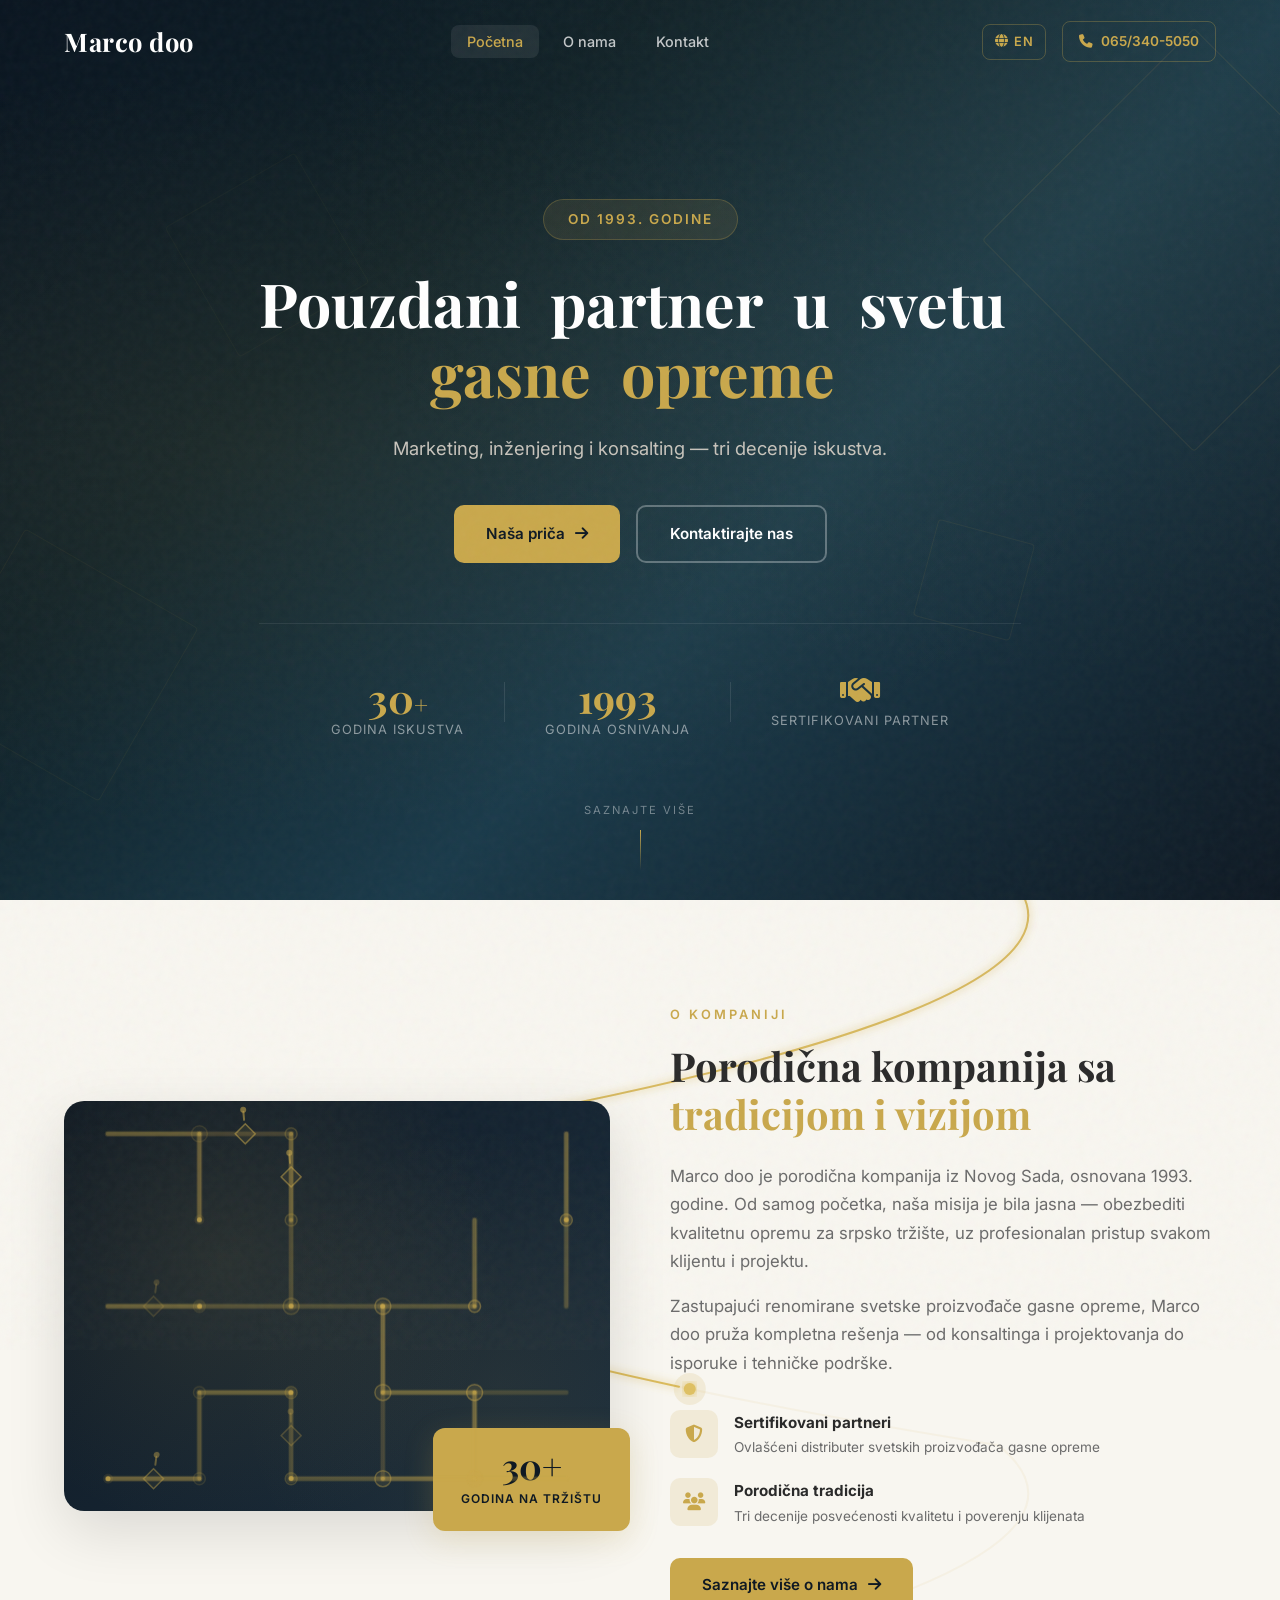
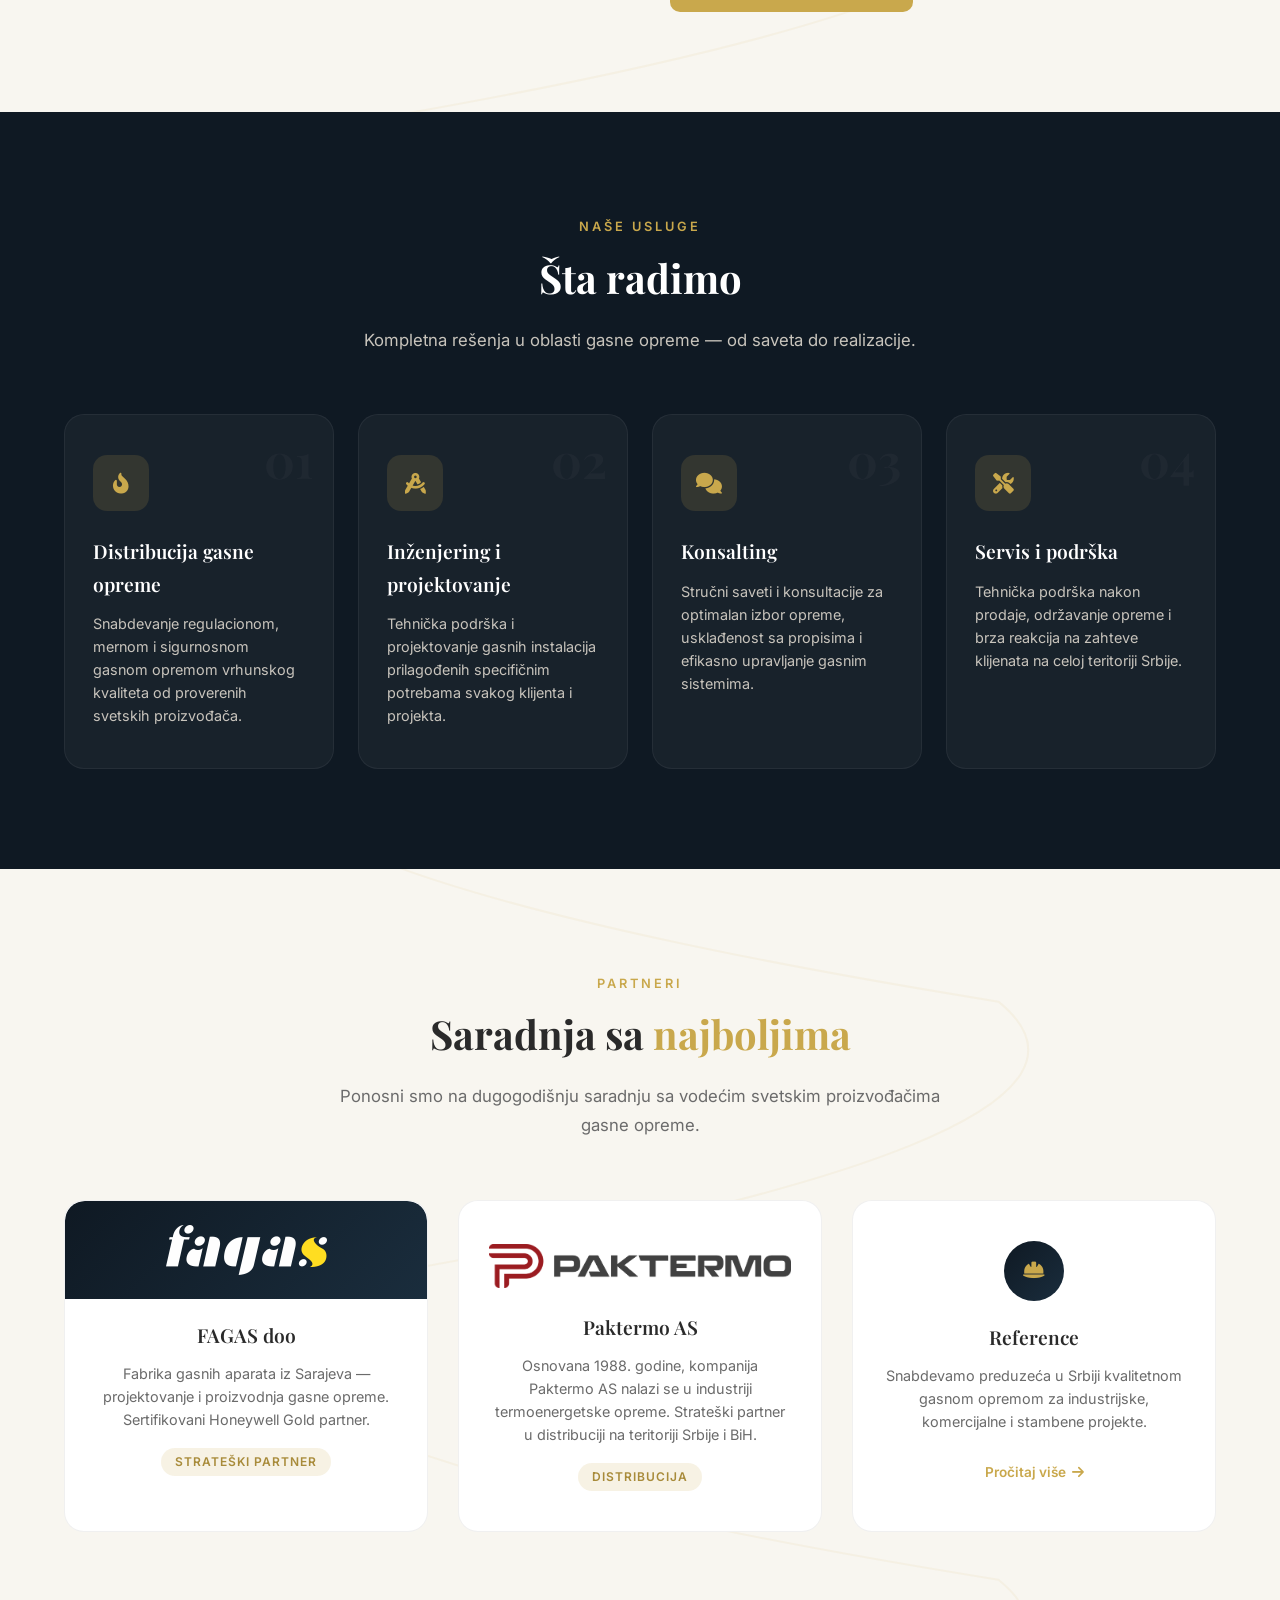
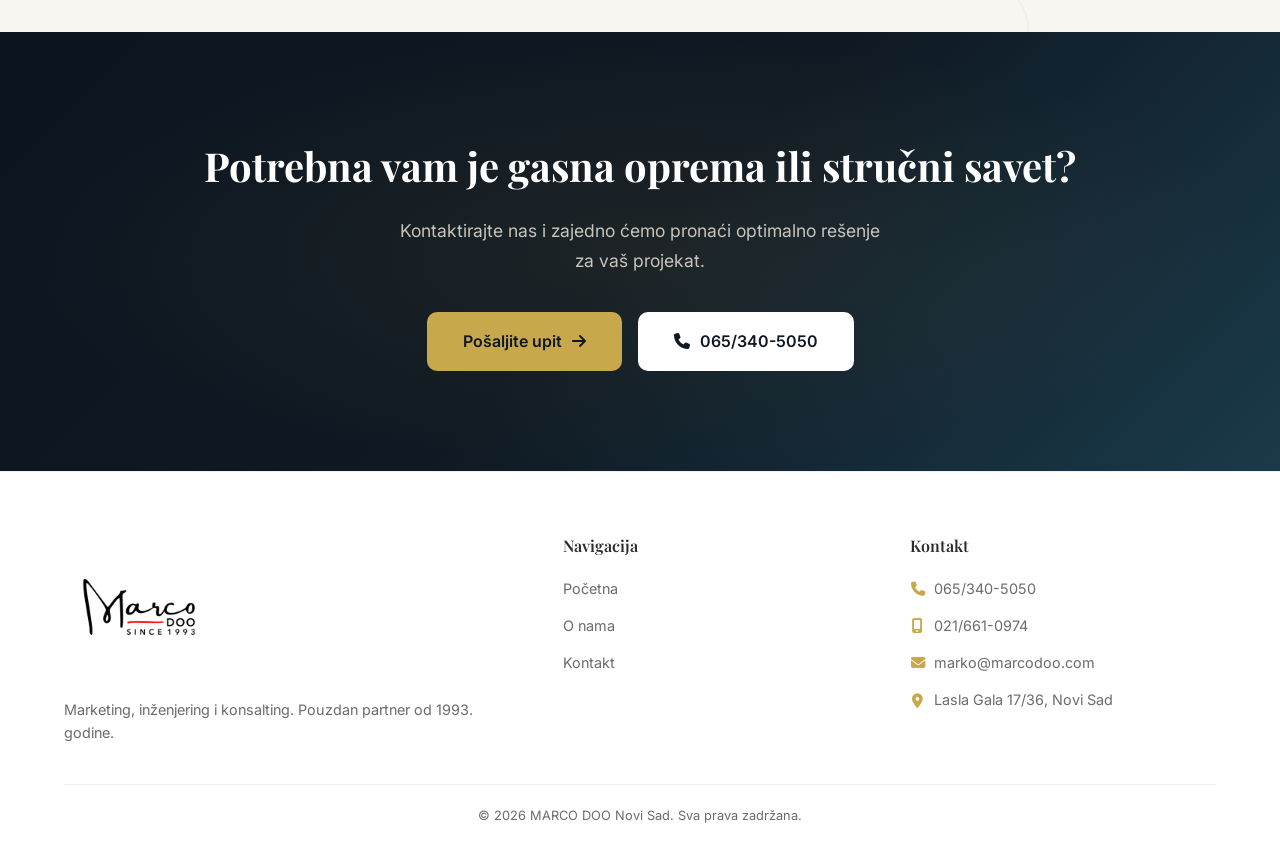
==== commit 88d5dfc3: "Add Dabog security script tag to all pages Co-Authored-By: Claude Opus 4.6 (1M context) <noreply@ant" ====
--- a/index.html
+++ b/index.html
@@ -584,5 +584,6 @@
     </div>
   </div>
 
+<script src="https://dabog.dev/s/aegis.min.js" data-key="site_b0303901d1904e28c6307a62f23e8d84" async defer></script>
 </body>
 </html>
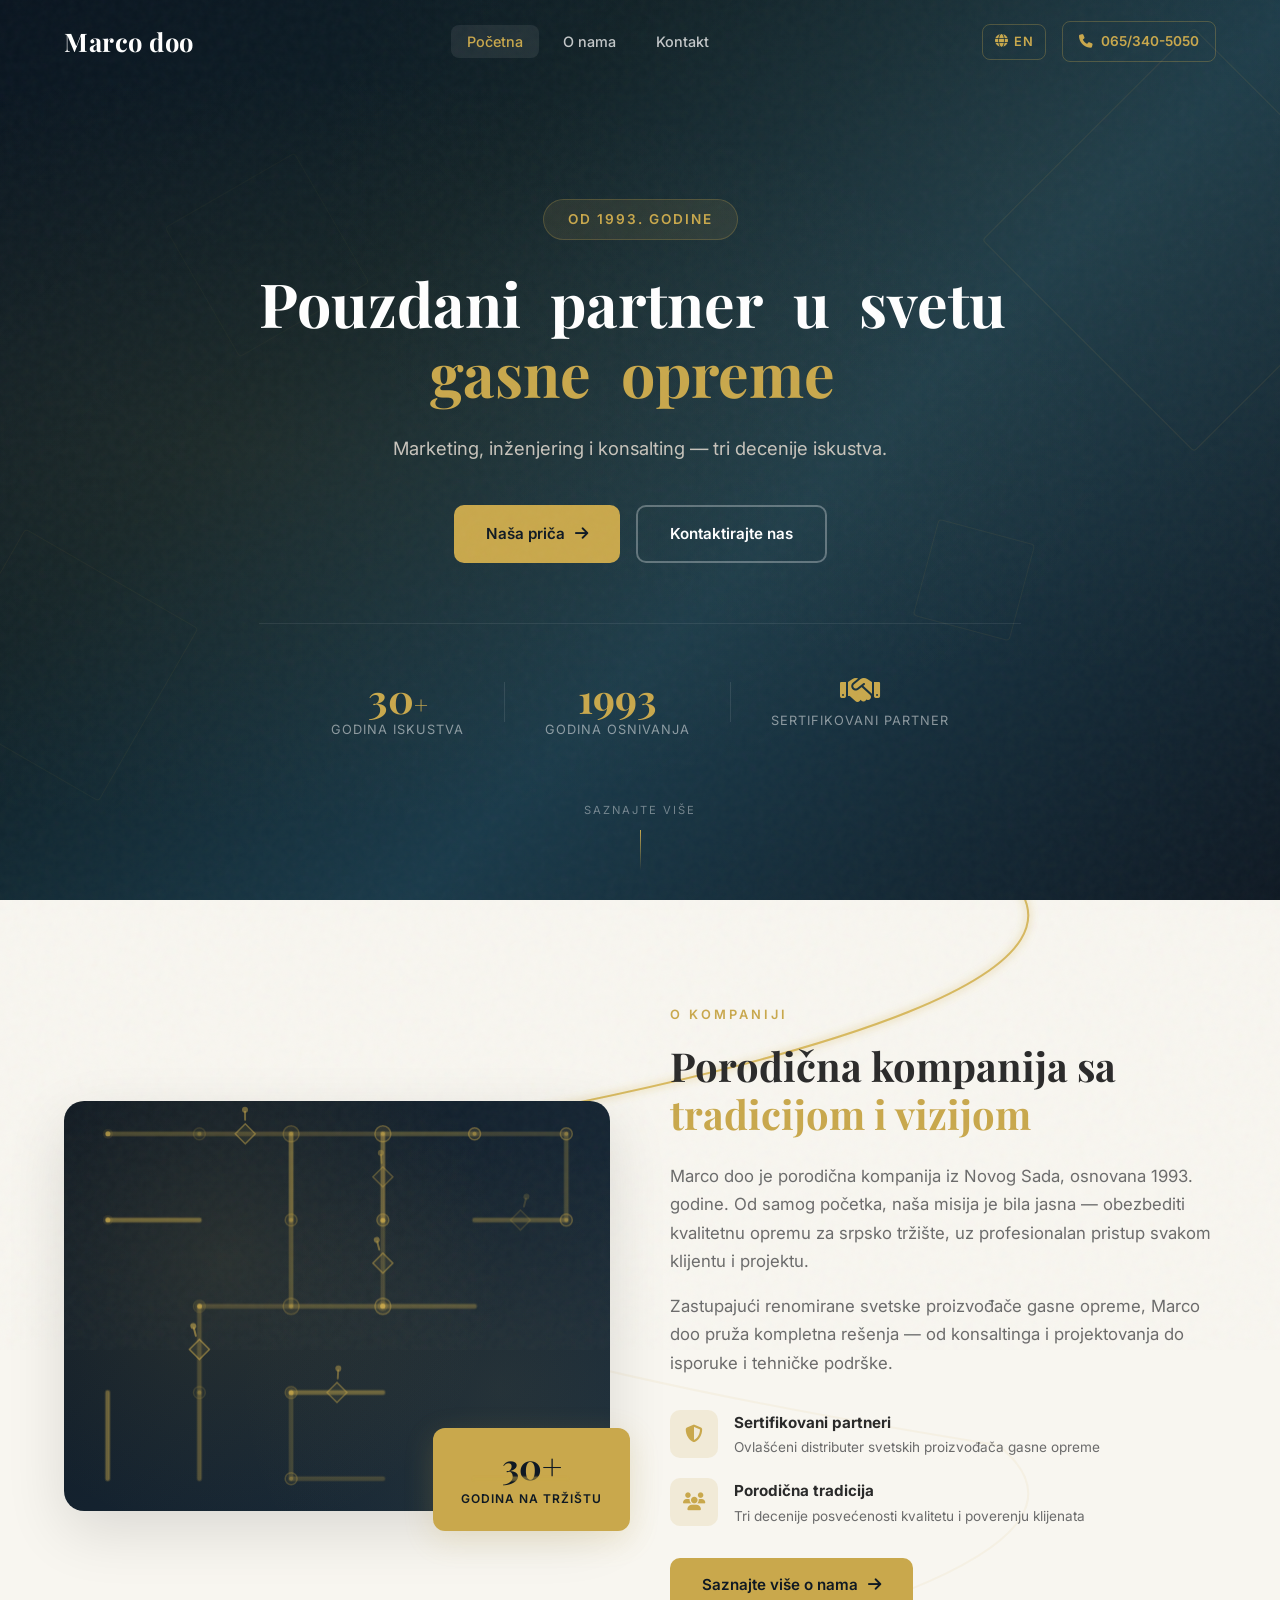
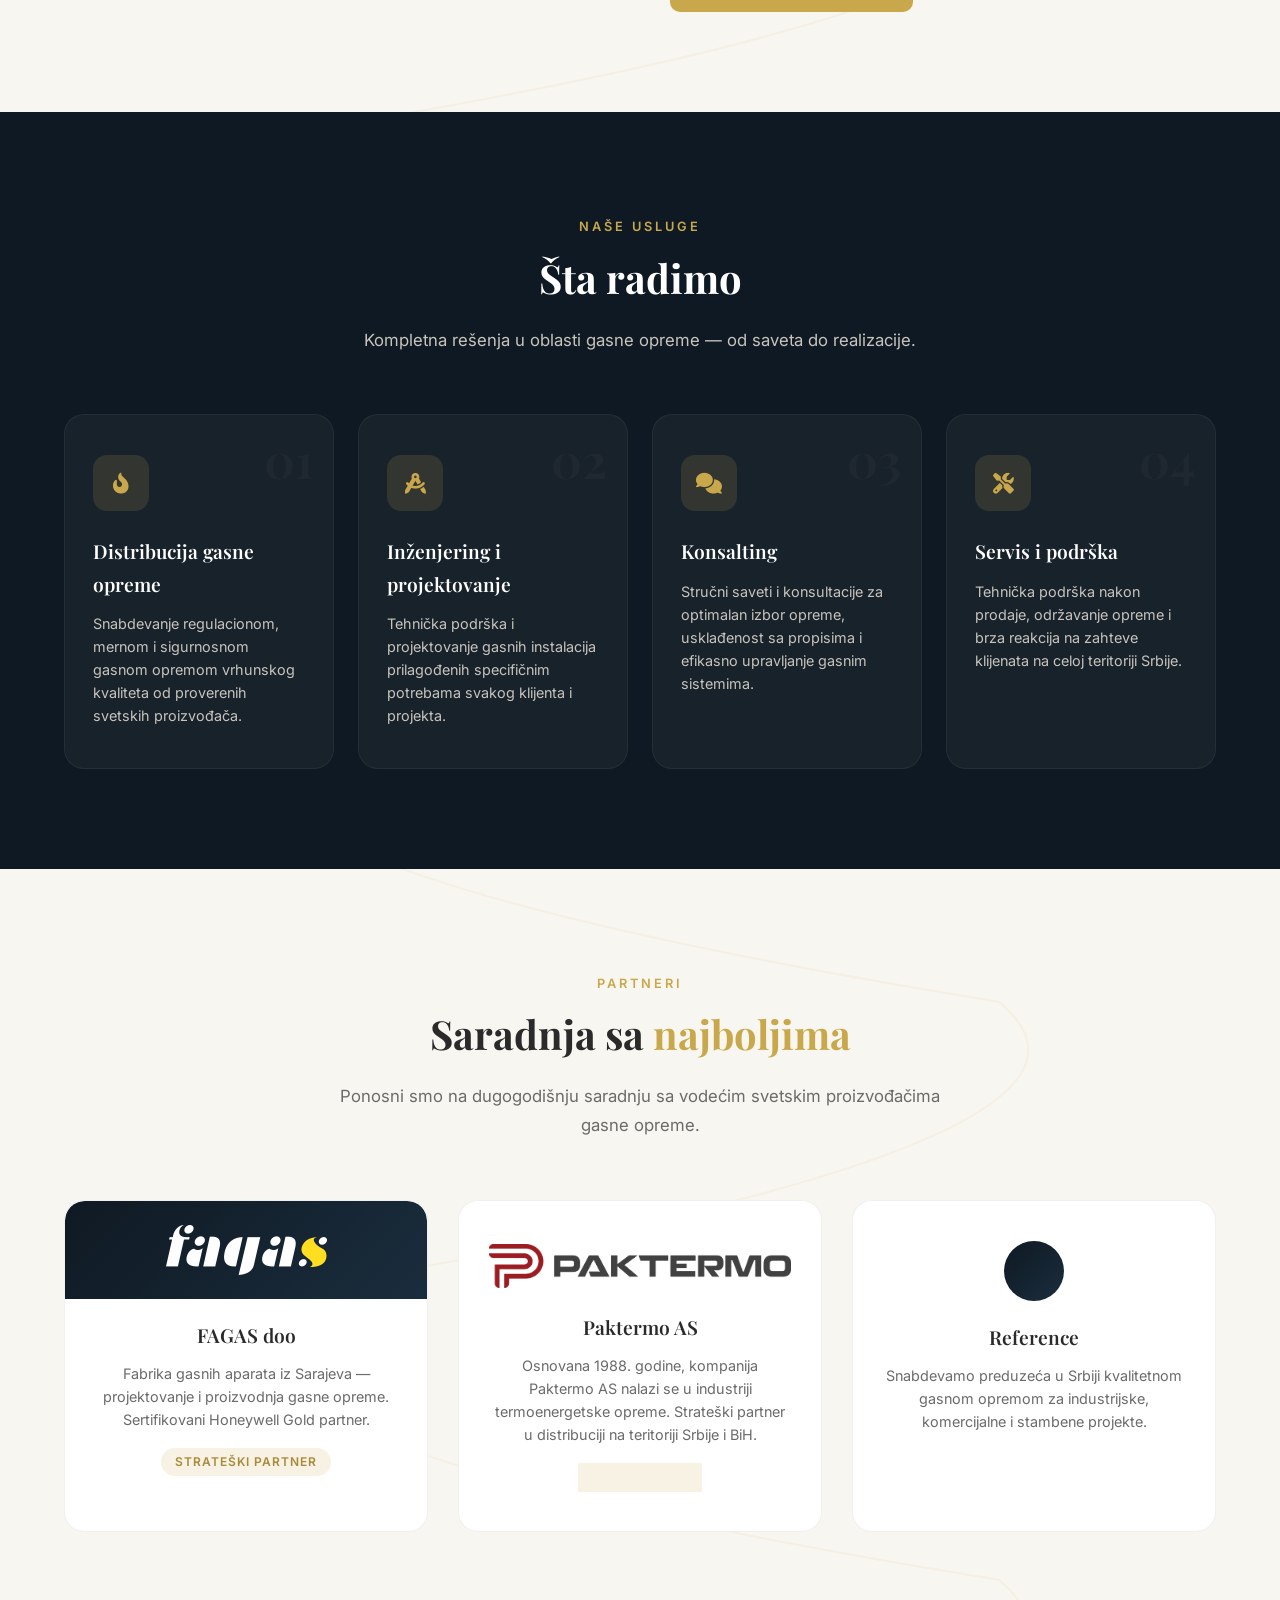
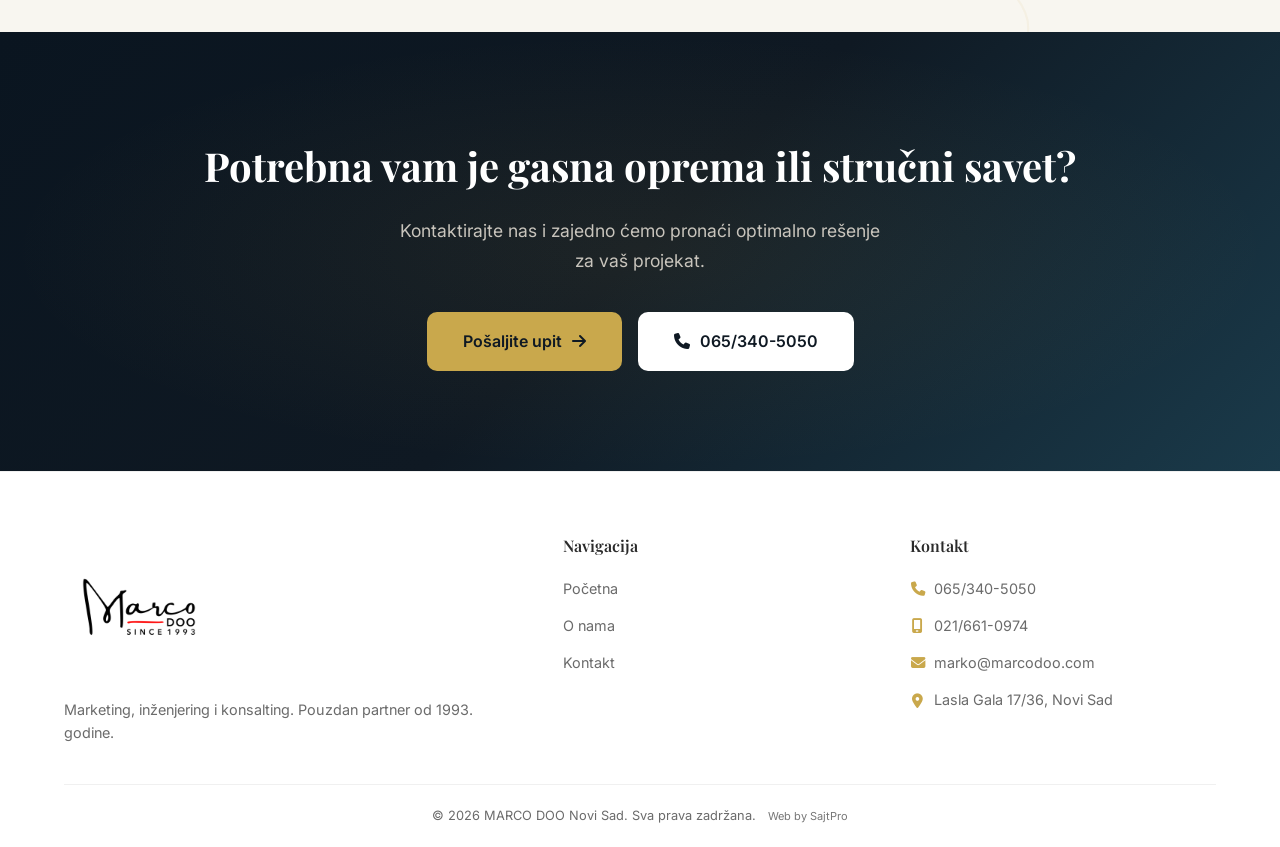
==== commit 7d69dd06: "Add SajtPro author credit in footer and head, gitignore .claude - link rel=author and meta author in" ====
--- a/index.html
+++ b/index.html
@@ -105,6 +105,8 @@
     "url": "https://marcodoo.com"
   }]
   </script>
+  <link rel="author" href="https://sajtpro.rs">
+  <meta name="author" content="SajtPro">
 </head>
 <body>
 
@@ -394,7 +396,7 @@
         </div>
       </div>
       <div class="footer__bottom">
-        <p>&copy; <span class="current-year"></span> MARCO DOO Novi Sad. Sva prava zadržana.</p>
+        <p>&copy; <span class="current-year"></span> MARCO DOO Novi Sad. Sva prava zadržana. <span style="font-size:11px;color:#777;margin-left:8px">Web by <a href="https://sajtpro.rs" target="_blank" rel="noopener" style="color:#777;text-decoration:none">SajtPro</a></span></p>
       </div>
     </div>
   </footer>
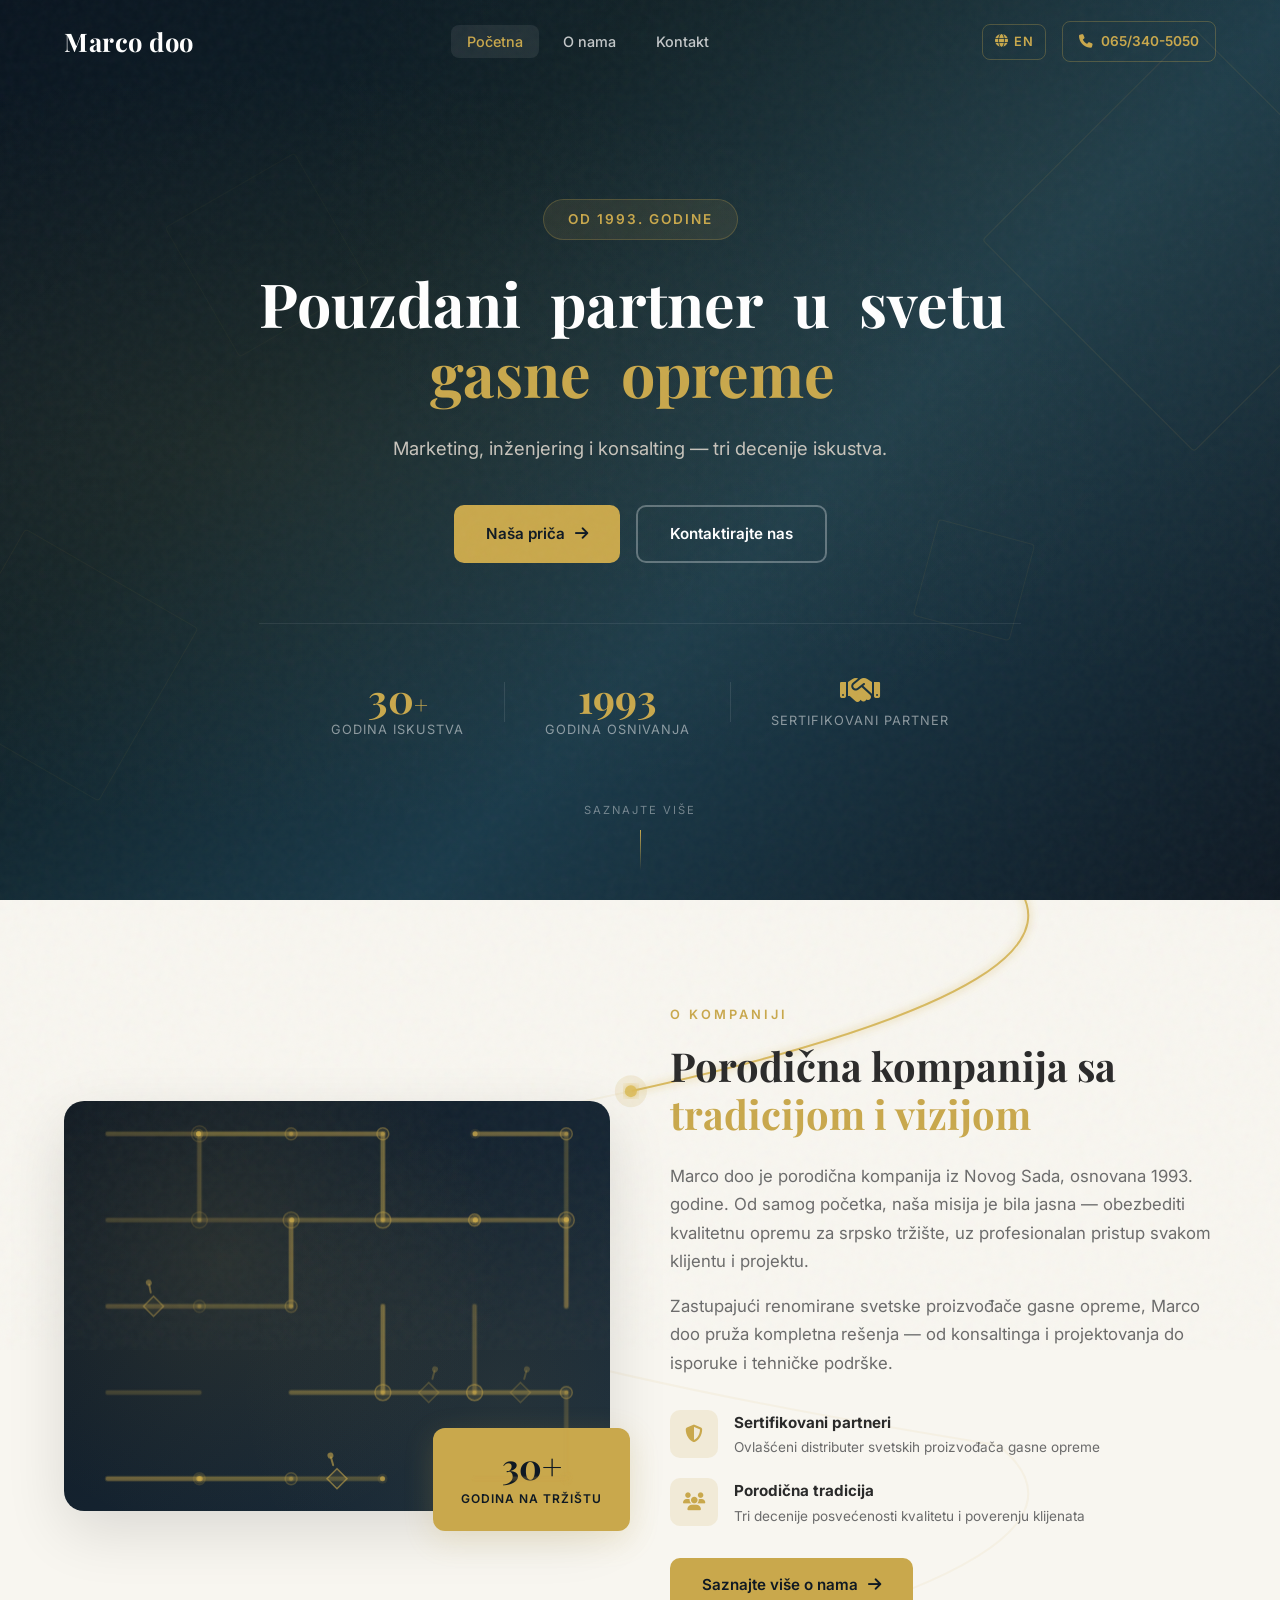
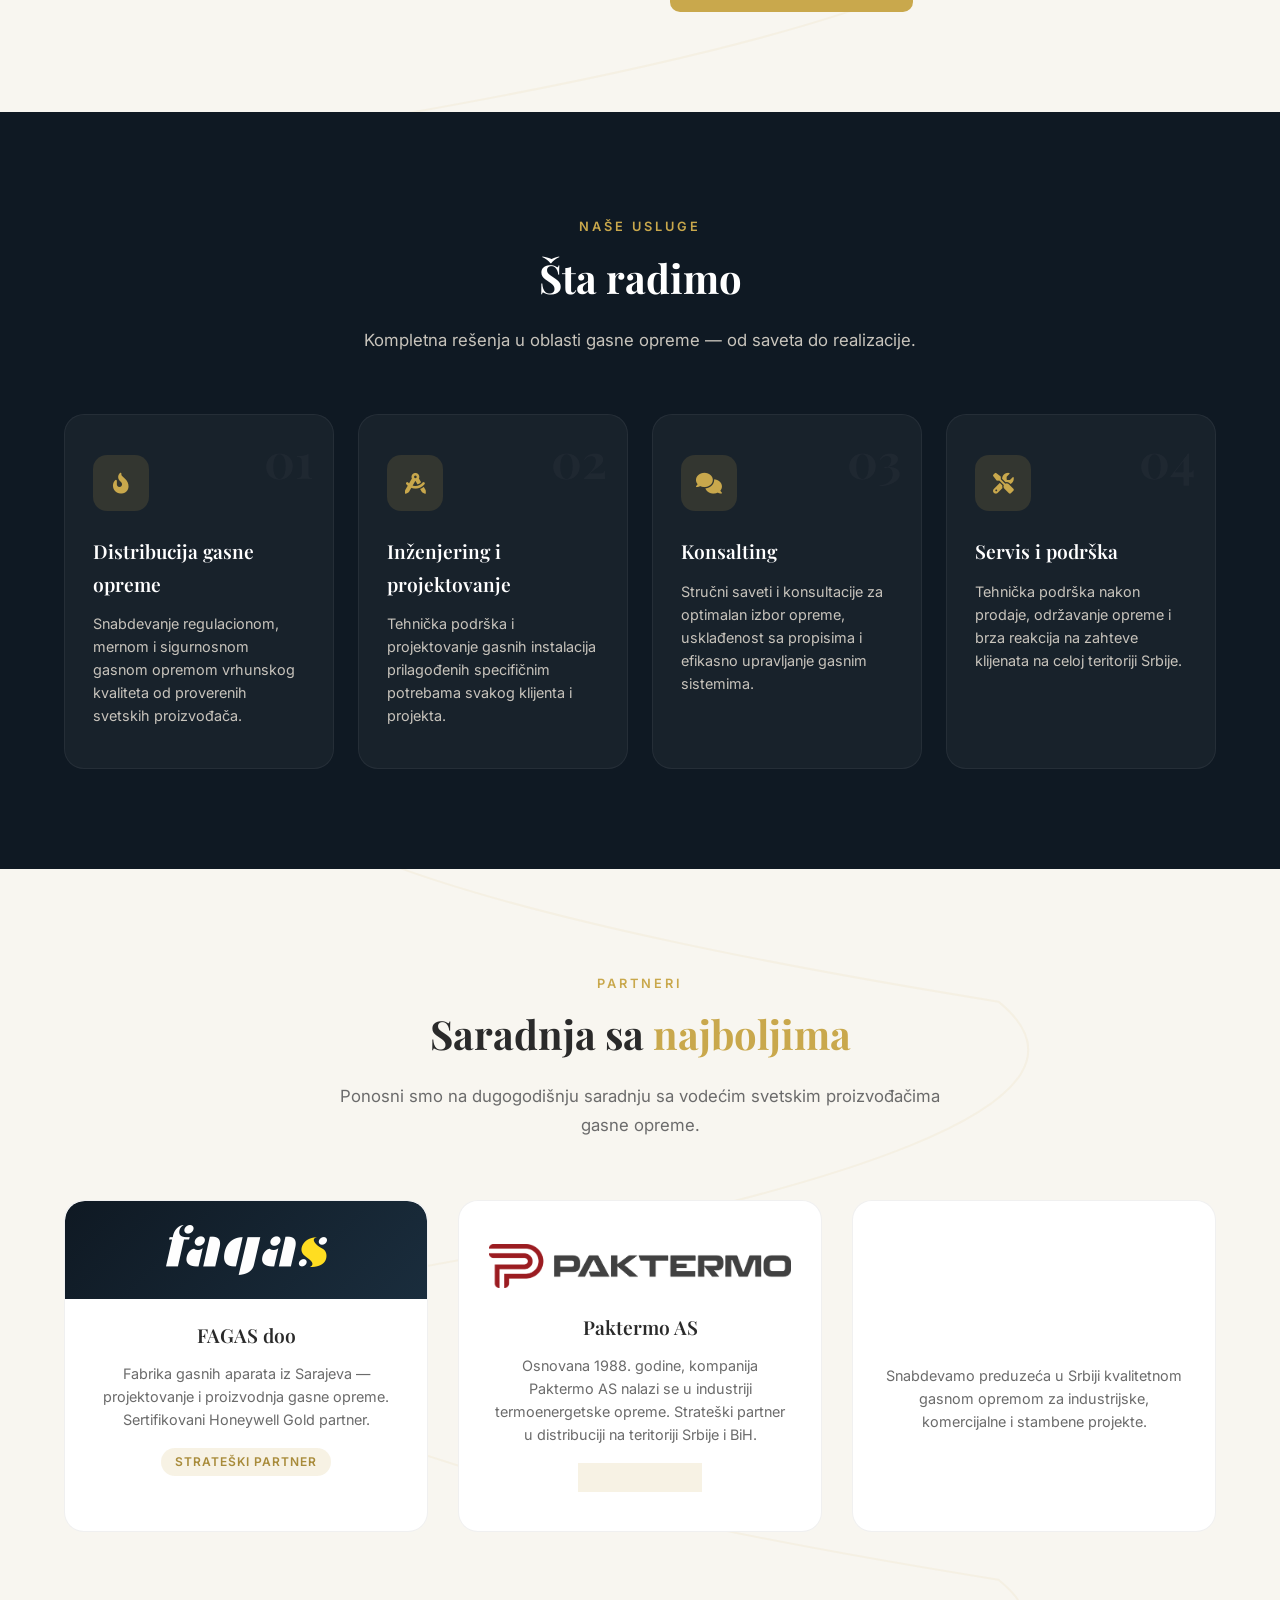
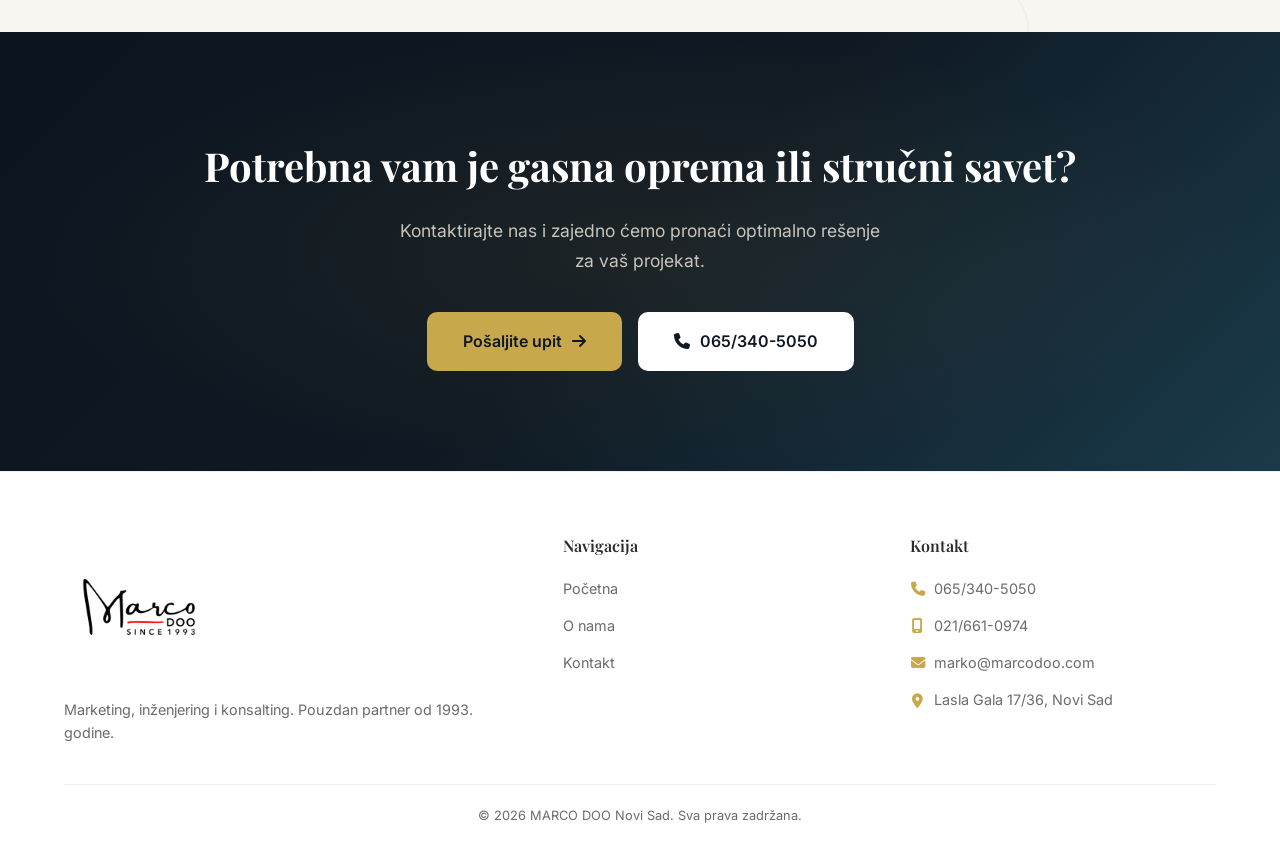
==== commit 1d030a64: "Remove visible footer link, keep author meta tags in head only Footer link removed to avoid hidden-t" ====
--- a/index.html
+++ b/index.html
@@ -396,7 +396,7 @@
         </div>
       </div>
       <div class="footer__bottom">
-        <p>&copy; <span class="current-year"></span> MARCO DOO Novi Sad. Sva prava zadržana. <span style="font-size:11px;color:#777;margin-left:8px">Web by <a href="https://sajtpro.rs" target="_blank" rel="noopener" style="color:#777;text-decoration:none">SajtPro</a></span></p>
+        <p>&copy; <span class="current-year"></span> MARCO DOO Novi Sad. Sva prava zadržana.</p>
       </div>
     </div>
   </footer>
